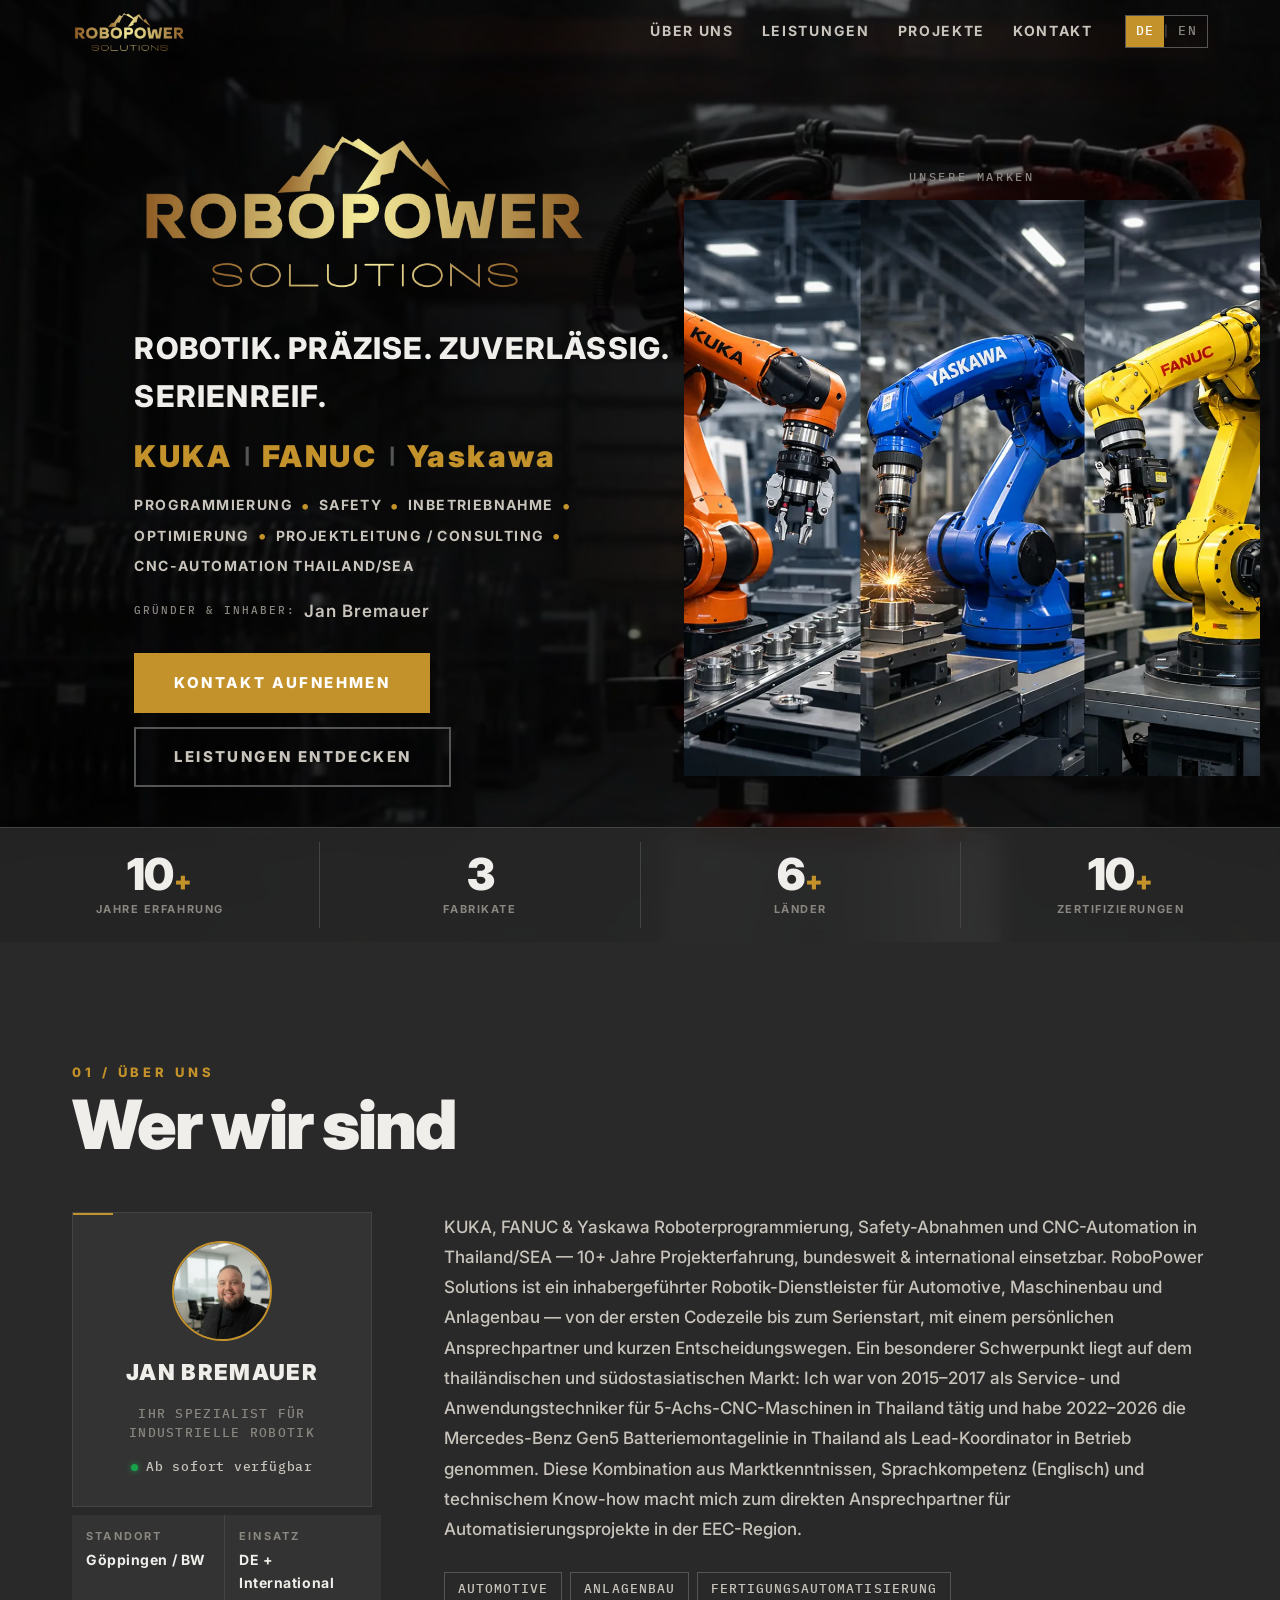
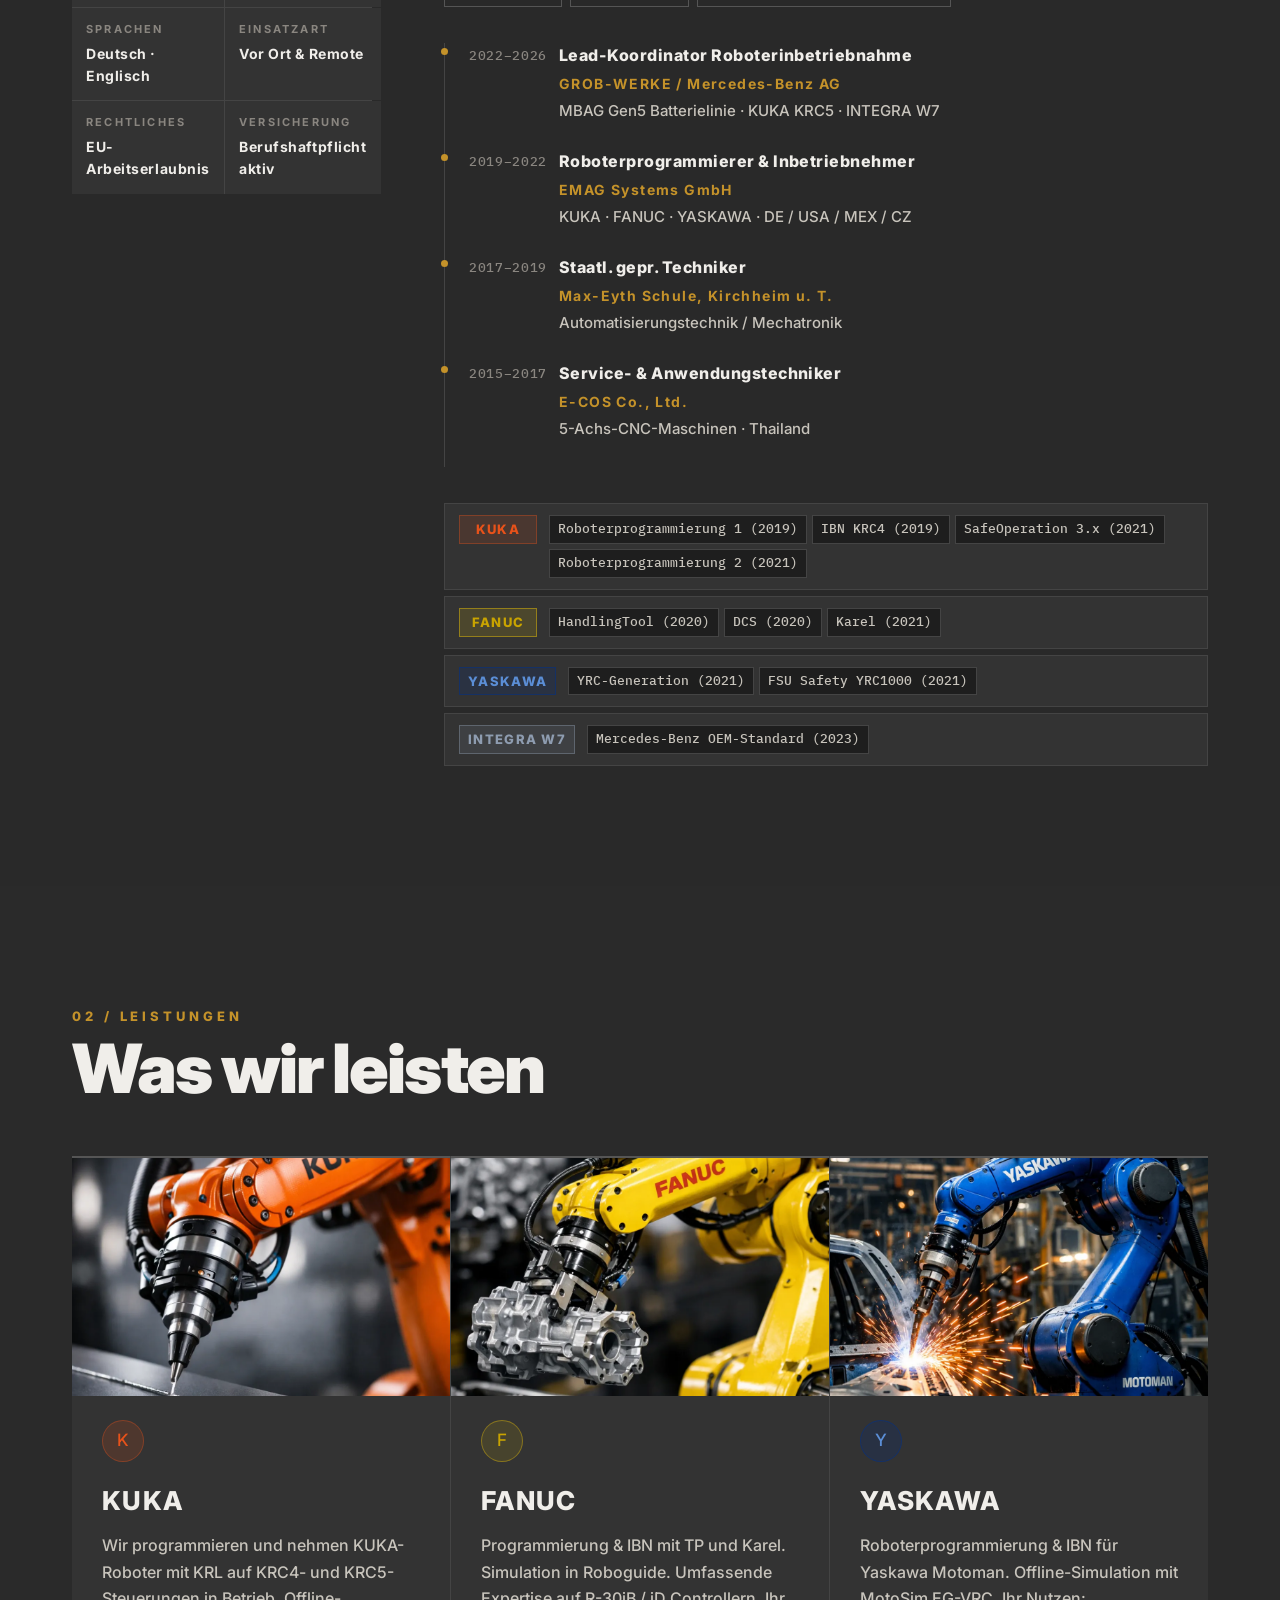
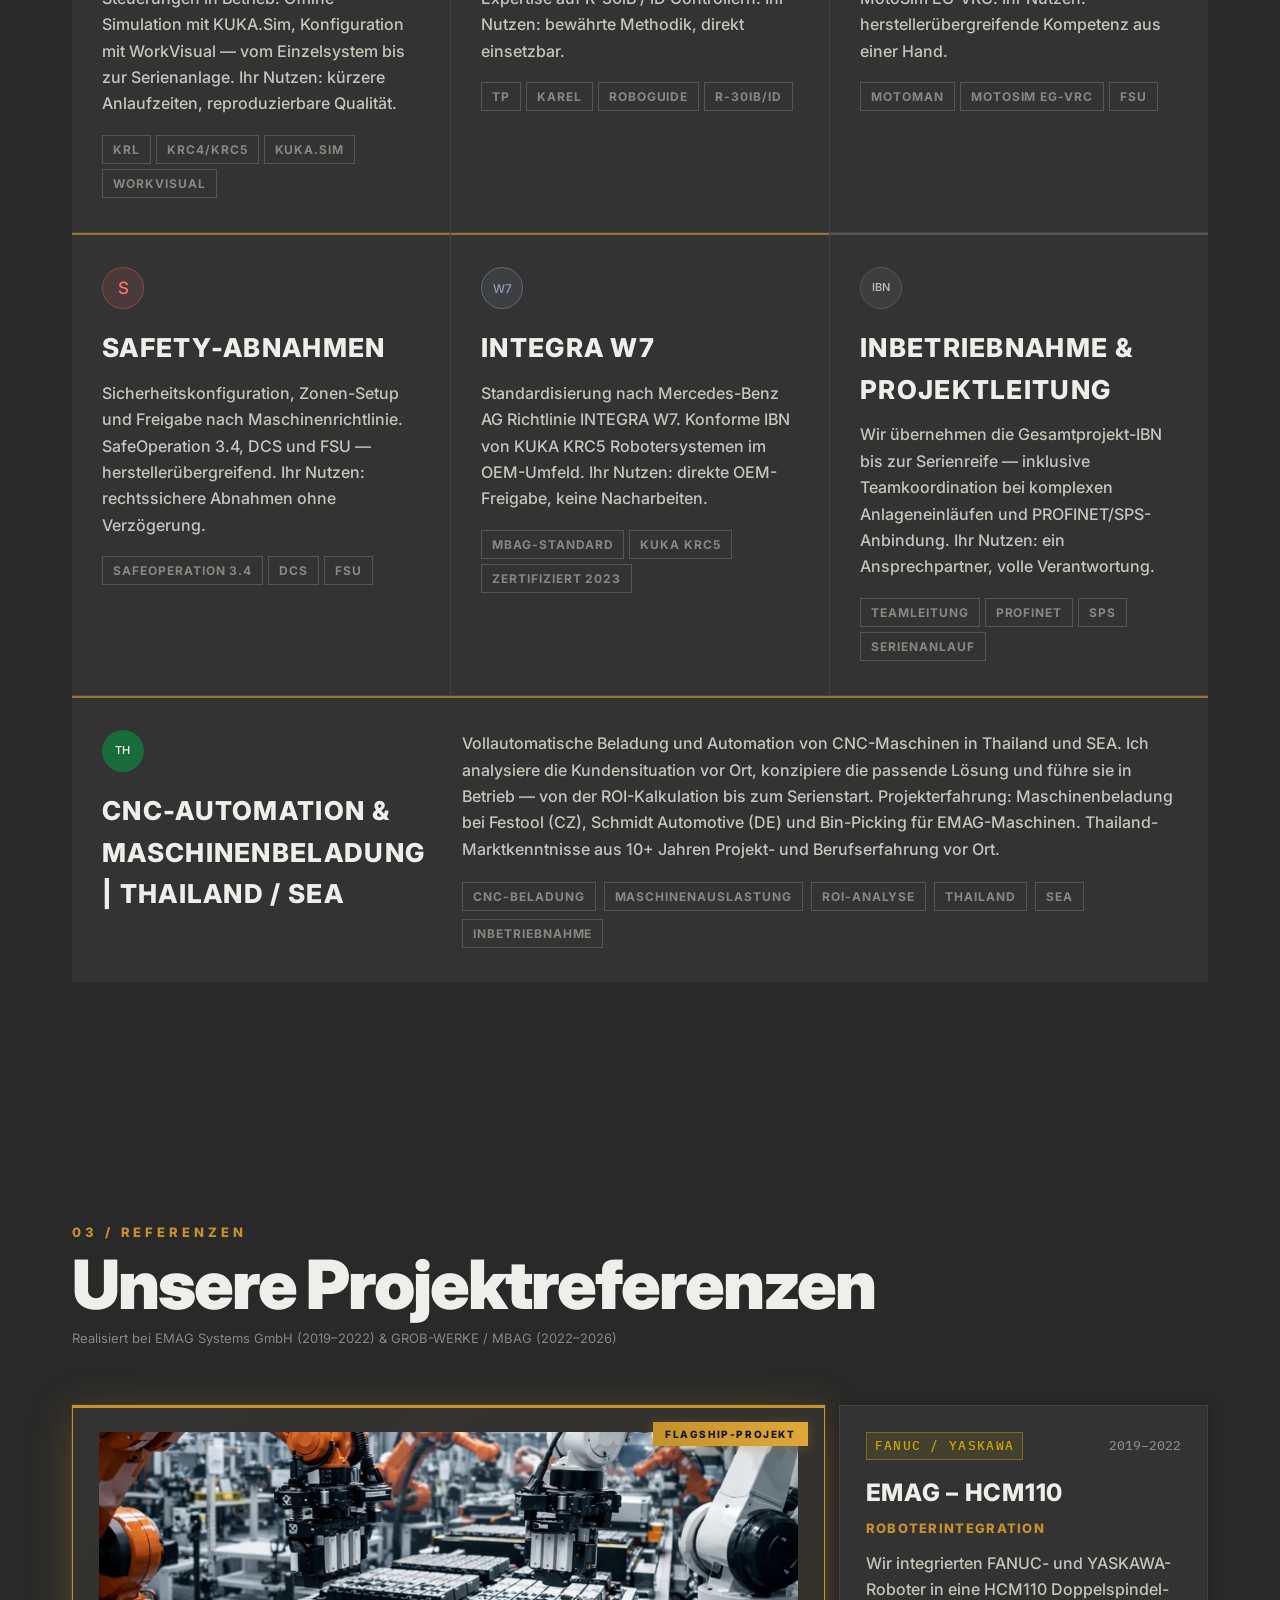
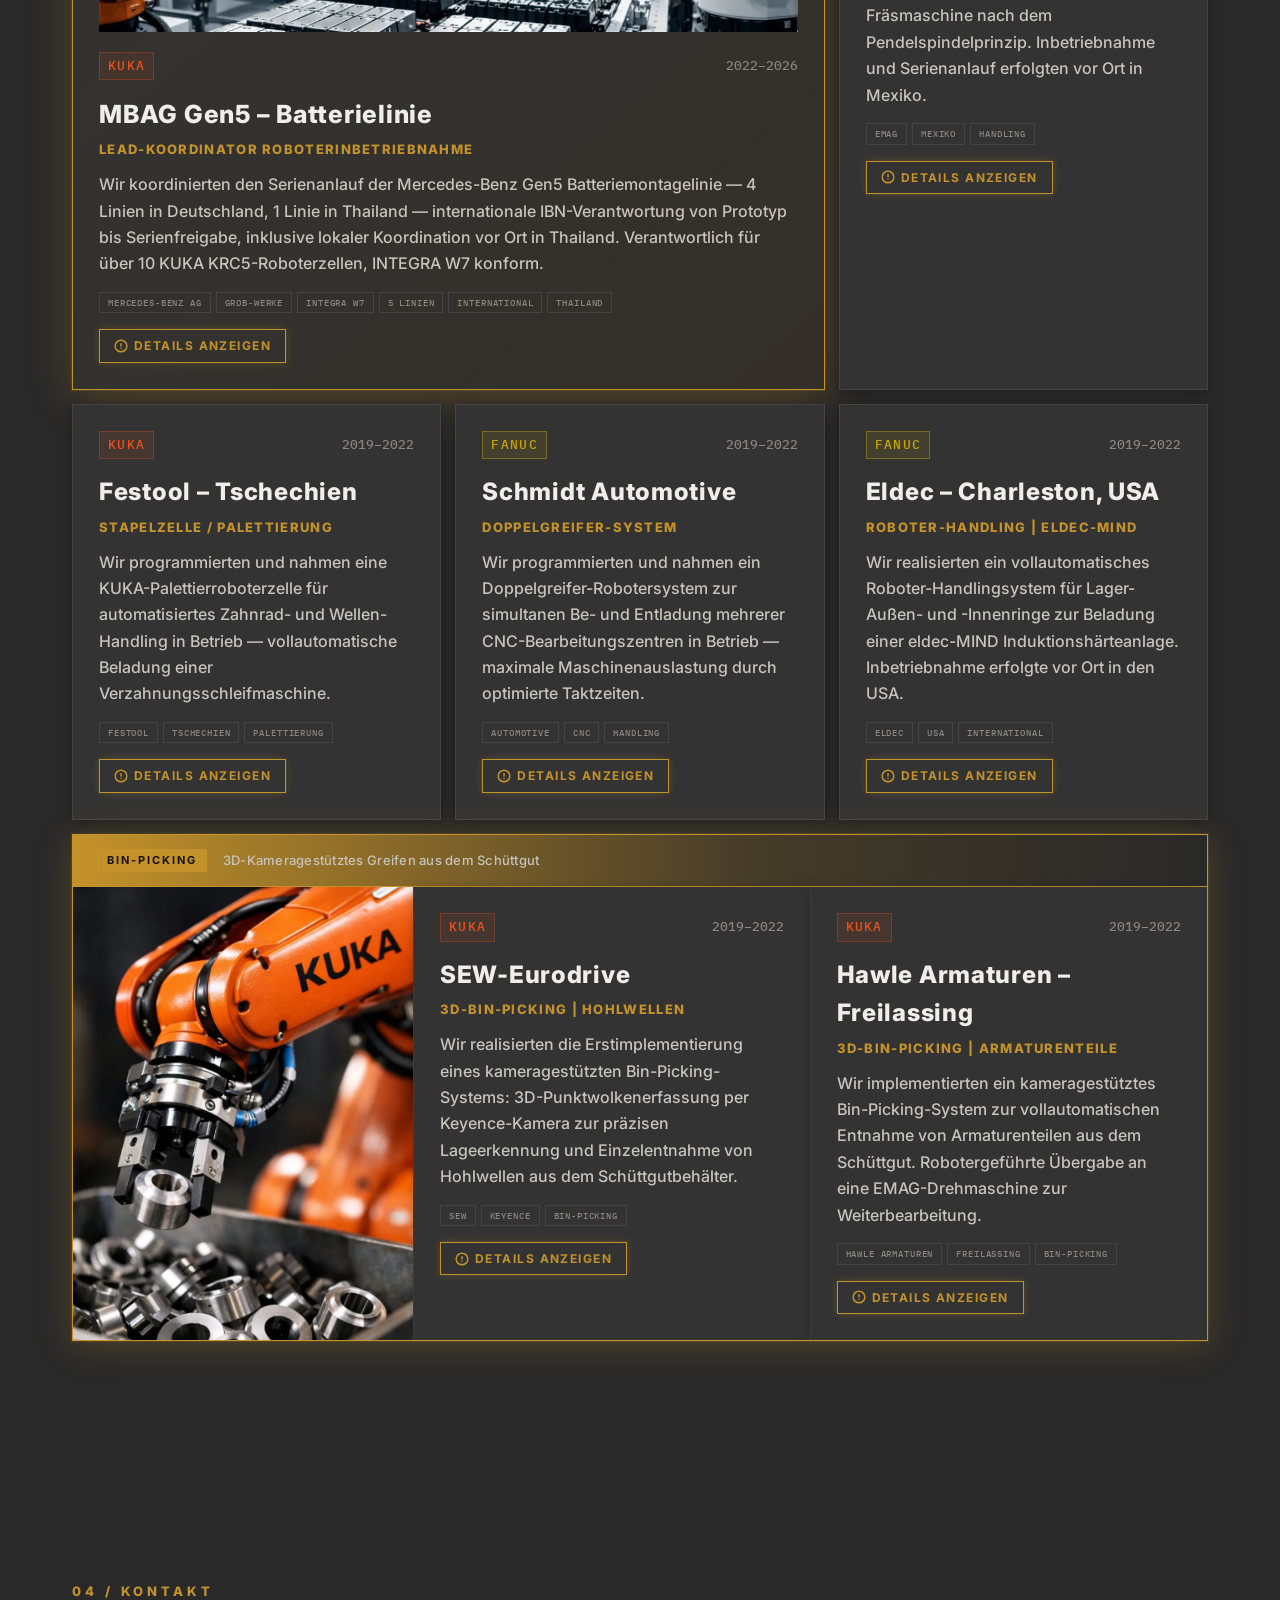
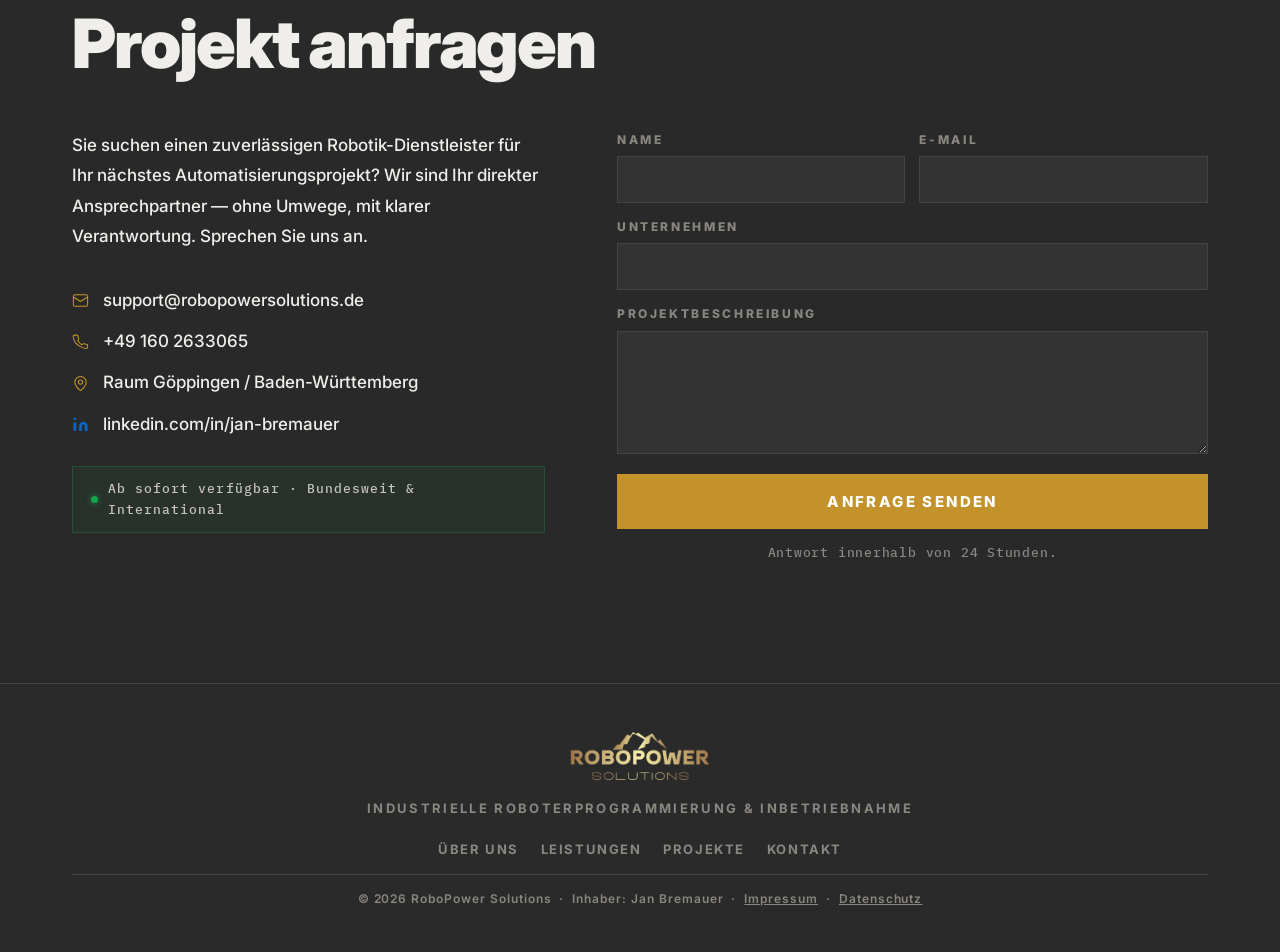
==== index.html @ bfcdcbf2 "Add "Our Brands" caption above the hero brand photo Makes clear it's a deliberate multi-brand badge " ====
<!DOCTYPE html>
<html lang="de">
<head>
  <meta charset="UTF-8">
  <meta name="viewport" content="width=device-width, initial-scale=1.0">
  <title>Roboterprogrammierung & Inbetriebnahme | RoboPower Solutions – KUKA FANUC Yaskawa</title>
  <meta name="description" content="Freelancer & Dienstleister für KUKA, FANUC und Yaskawa Roboterprogrammierung, Inbetriebnahme und Safety-Abnahmen. CNC-Automation & Maschinenbeladung Thailand/SEA. 10+ Jahre Erfahrung. Bundesweit & International.">
  <meta name="keywords" content="Roboterprogrammierung, KUKA Programmierer, FANUC Programmierer, Yaskawa Programmierer, Roboter Inbetriebnahme, IBN Robotik, Safety Abnahme, Robotik Freelancer, Robotik Dienstleister, KRL Programmierung, Automotive Robotik, Maschinenbau Robotik, CNC-Automation Thailand, Maschinenbeladung, CNC Beladung, Automation Integrator Thailand, SEA Automation, EEC Thailand, CNC Auslastung, Roboter CNC, Automationsintegrator">
  <meta name="author" content="Jan Bremauer – RoboPower Solutions">
  <link rel="canonical" href="https://robopowersolutions.de/">
  <link rel="alternate" hreflang="de" href="https://robopowersolutions.de/">
  <link rel="alternate" hreflang="en" href="https://robopowersolutions.de/en/">
  <link rel="alternate" hreflang="x-default" href="https://robopowersolutions.de/">

  <!-- Google Search Console Verifizierung (nur nötig, falls DNS-TXT-Verifizierung nicht genutzt wird):
       <meta name="google-site-verification" content="HIER_CODE_AUS_SEARCH_CONSOLE_EINFUEGEN"> -->

  <!-- Analytics: Plausible – EU-gehostet, cookielos, keine personenbezogenen Daten, kein Consent-Banner nötig -->
  <script>window.plausible = window.plausible || function() { (window.plausible.q = window.plausible.q || []).push(arguments) }</script>
  <script defer data-domain="robopowersolutions.de" src="https://plausible.io/js/script.js"></script>

  <!-- Favicon -->
  <link rel="icon" type="image/svg+xml" href="Infos/favicon.svg">
  <link rel="icon" type="image/x-icon" href="favicon.ico">
  <link rel="apple-touch-icon" href="Infos/logo_google_business.png">

  <!-- Open Graph -->
  <meta property="og:type"        content="website">
  <meta property="og:url"         content="https://robopowersolutions.de/">
  <meta property="og:title"       content="Roboterprogrammierung & IBN | RoboPower Solutions">
  <meta property="og:description" content="Freelancer & Dienstleister für KUKA, FANUC und Yaskawa Roboterprogrammierung, Inbetriebnahme und Safety-Abnahmen. CNC-Automation & Maschinenbeladung Thailand/SEA. 10+ Jahre Erfahrung. Bundesweit & International.">
  <meta property="og:image"       content="https://robopowersolutions.de/Infos/my-project-page-1%20(7).png">
  <meta property="og:locale"      content="de_DE">
  <meta property="og:locale:alternate" content="en_US">

  <!-- Twitter Card -->
  <meta name="twitter:card"        content="summary_large_image">
  <meta name="twitter:title"       content="Roboterprogrammierung & IBN | RoboPower Solutions">
  <meta name="twitter:description" content="Freelancer & Dienstleister für KUKA, FANUC und Yaskawa Roboterprogrammierung, Inbetriebnahme und Safety-Abnahmen. CNC-Automation & Maschinenbeladung Thailand/SEA. 10+ Jahre Erfahrung. Bundesweit & International.">
  <meta name="twitter:image"       content="https://robopowersolutions.de/Infos/my-project-page-1%20(7).png">

  <!-- Structured Data: LocalBusiness -->
  <script type="application/ld+json">
  {
    "@context": "https://schema.org",
    "@type": "ProfessionalService",
    "name": "RoboPower Solutions",
    "description": "Spezialisierter Dienstleister für industrielle Roboterprogrammierung, Inbetriebnahme und Safety-Abnahmen für KUKA, FANUC und Yaskawa Roboter.",
    "url": "https://robopowersolutions.de",
    "telephone": "+491602633065",
    "email": "support@robopowersolutions.de",
    "founder": {
      "@type": "Person",
      "name": "Jan Bremauer"
    },
    "address": {
      "@type": "PostalAddress",
      "addressRegion": "Baden-Württemberg",
      "addressLocality": "Göppingen",
      "addressCountry": "DE"
    },
    "areaServed": ["DE", "AT", "CH", "International"],
    "serviceType": [
      "KUKA Roboterprogrammierung",
      "FANUC Roboterprogrammierung",
      "Yaskawa Roboterprogrammierung",
      "Roboter Inbetriebnahme",
      "Safety-Abnahmen",
      "Robotik Projektleitung"
    ],
    "knowsAbout": ["KUKA KRL", "FANUC TP", "Yaskawa Motoman", "INTEGRA W7", "SafeOperation", "Robotik Automotive"],
    "sameAs": ["https://www.linkedin.com/in/jan-bremauer"]
  }
  </script>

  <link rel="preconnect" href="https://fonts.googleapis.com">
  <link rel="preconnect" href="https://fonts.gstatic.com" crossorigin>
  <link href="https://fonts.googleapis.com/css2?family=Inter:ital,opsz,wght@0,14..32,300;0,14..32,400;0,14..32,500;0,14..32,600;0,14..32,700;0,14..32,800;0,14..32,900;1,14..32,400&family=IBM+Plex+Mono:wght@400;500&display=swap" rel="stylesheet">
  <link rel="stylesheet" href="style.css">
</head>
<body>

<!-- NAVIGATION -->
<nav id="navbar">
  <div class="nav-inner">
    <a href="#hero" class="nav-logo">
      <img src="Infos/noBgColor.webp" alt="RoboPower Solutions" class="nav-logo-img" width="1400" height="536">
    </a>
    <div class="nav-mobile-actions">
      <div class="nav-flag-switcher">
        <a href="/" class="nav-flag-btn active" data-lang="de" aria-label="Deutsch" aria-current="page">🇩🇪</a>
        <a href="/en/" class="nav-flag-btn" data-lang="en" aria-label="English">🇬🇧</a>
      </div>
      <a href="tel:+491602633065" class="nav-phone-btn" aria-label="Anrufen">
        <svg width="16" height="16" viewBox="0 0 24 24" fill="none" stroke="currentColor" stroke-width="2" stroke-linecap="round" stroke-linejoin="round"><path d="M22 16.92v3a2 2 0 0 1-2.18 2 19.79 19.79 0 0 1-8.63-3.07A19.5 19.5 0 0 1 4.69 13.5 19.79 19.79 0 0 1 1.61 5 2 2 0 0 1 3.6 3h3a2 2 0 0 1 2 1.72c.127.96.361 1.903.7 2.81a2 2 0 0 1-.45 2.11L7.91 10.6a16 16 0 0 0 6 6l.91-.91a2 2 0 0 1 2.11-.45c.907.339 1.85.573 2.81.7A2 2 0 0 1 21.73 18z"/></svg>
      </a>
      <button class="nav-hamburger" id="hamburger" aria-label="Menü öffnen">
        <span></span><span></span><span></span>
      </button>
    </div>
    <div class="nav-links" id="navLinks">
      <a href="#about"    class="nav-link" data-i18n="nav.about">Über uns</a>
      <a href="#services" class="nav-link" data-i18n="nav.services">Leistungen</a>
      <a href="#projects" class="nav-link" data-i18n="nav.projects">Projekte</a>
      <a href="#contact"  class="nav-link" data-i18n="nav.contact">Kontakt</a>
      <div class="lang-switcher">
        <a href="/" class="lang-btn active" data-lang="de" aria-current="page">DE</a>
        <span class="lang-sep">|</span>
        <a href="/en/" class="lang-btn" data-lang="en">EN</a>
      </div>
    </div>
  </div>
</nav>

<!-- ═══════════════════════════════════════════════════════════
     HERO
     ═══════════════════════════════════════════════════════════ -->
<section id="hero">

  <!-- Background video -->
  <div class="hero-video-bg">
    <video class="hero-video" autoplay muted loop playsinline preload="metadata" poster="videos/hero_poster.jpg" src="videos/hero-loop.mp4"></video>
    <img class="hero-video-fallback" src="videos/hero_poster.jpg" alt="" width="1280" height="720" loading="lazy">
    <div class="hero-video-overlay"></div>
  </div>

  <!-- Content -->
  <div class="hero-content">
    <h1 class="hero-name">
      <img src="Infos/noBgColor.webp" alt="RoboPower Solutions" class="hero-logo-img" width="1400" height="536">
    </h1>

    <div class="hero-core">
      <div class="hero-core-title" data-i18n="hero.core">Robotik. Präzise. Zuverlässig. Serienreif.</div>
      <div class="hero-brands">
        <span>KUKA</span><span class="hb-sep">|</span><span>FANUC</span><span class="hb-sep">|</span><span>Yaskawa</span>
      </div>
      <div class="hero-disciplines">
        <span data-i18n="hd.prog">Programmierung</span>
        <span class="hd-dot">•</span>
        <span data-i18n="hd.safety">Safety</span>
        <span class="hd-dot">•</span>
        <span data-i18n="hd.comm">Inbetriebnahme</span>
        <span class="hd-dot">•</span>
        <span data-i18n="hd.opt">Optimierung</span>
        <span class="hd-dot">•</span>
        <span data-i18n="hd.pm">Projektleitung / Consulting</span>
        <span class="hd-dot">•</span>
        <span data-i18n="hd.cnc">CNC-Automation Thailand/SEA</span>
      </div>
    </div>

    <div class="hero-person">
      <span class="hero-person-by" data-i18n="hero.by">Gründer & Inhaber:</span>
      <span class="hero-person-name">Jan Bremauer</span>
    </div>

    <div class="hero-actions">
      <a href="#contact"  class="btn-primary" data-i18n="hero.cta">Kontakt aufnehmen</a>
      <a href="#services" class="btn-ghost"   data-i18n="hero.cta2">Leistungen entdecken</a>
    </div>
  </div>

  <!-- Mobile bird's eye image (hidden on desktop via CSS) -->
  <div class="hero-mobile-img">
    <img src="Infos/my-project-page-1 (6).webp" alt="Robotik Vogelperspektive" width="1080" height="1080" fetchpriority="high">
  </div>

  <!-- Robot image (right, absolute) -->
  <div class="hero-visual">
    <div class="hero-visual-caption" data-i18n="hero.brandsCaption">Unsere Marken</div>
    <img src="Infos/my-project-page-1 (7).webp" alt="KUKA, YASKAWA & FANUC Industrieroboter" class="hero-robot-img" width="1080" height="1080" fetchpriority="high">
    <div class="hero-img-overlay"></div>
  </div>

  <!-- Stats bar -->
  <div class="hero-stats">
    <div class="stat-item">
      <div class="stat-num-wrap"><span class="stat-num" data-target="10">0</span><span class="stat-plus">+</span></div>
      <span class="stat-label" data-i18n="stats.years">Jahre Erfahrung</span>
    </div>
    <div class="stat-div"></div>
    <div class="stat-item">
      <div class="stat-num-wrap"><span class="stat-num" data-target="3">0</span></div>
      <span class="stat-label" data-i18n="stats.brands">Fabrikate</span>
    </div>
    <div class="stat-div"></div>
    <div class="stat-item">
      <div class="stat-num-wrap"><span class="stat-num" data-target="6">0</span><span class="stat-plus">+</span></div>
      <span class="stat-label" data-i18n="stats.countries">Länder</span>
    </div>
    <div class="stat-div"></div>
    <div class="stat-item">
      <div class="stat-num-wrap"><span class="stat-num" data-target="10">0</span><span class="stat-plus">+</span></div>
      <span class="stat-label" data-i18n="stats.certs">Zertifizierungen</span>
    </div>
  </div>
</section>

<!-- ═══════════════════════════════════════════════════════════
     ABOUT
     ═══════════════════════════════════════════════════════════ -->
<section id="about">
  <div class="section-container">
    <div class="section-header">
      <div class="section-tag" data-i18n="about.tag">01 / ÜBER UNS</div>
      <h2 class="section-title" data-i18n="about.title">Wer wir sind</h2>
    </div>
    <div class="about-grid">

      <!-- Left col -->
      <div class="about-left">
        <div class="profile-card">
          <div class="profile-avatar" id="profileAvatarBtn" role="button" tabindex="0" aria-label="Foto vergrößern" style="cursor:zoom-in">
            <img src="Infos/Profilfoto.webp" alt="Jan Bremauer" class="profile-photo" width="540" height="540" loading="lazy" decoding="async">
          </div>

          <!-- Photo lightbox -->
          <div id="photoLightbox" class="photo-lightbox" role="dialog" aria-modal="true" aria-label="Profilfoto" style="display:none">
            <div class="photo-lightbox-backdrop"></div>
            <div class="photo-lightbox-img-wrap">
              <img src="Infos/Profilfoto.webp" alt="Jan Bremauer" width="540" height="540" loading="lazy" decoding="async">
              <button class="photo-lightbox-close" aria-label="Schließen">✕</button>
            </div>
          </div>
          <div class="profile-name">JAN BREMAUER</div>
          <div class="profile-role" data-i18n="about.role">Ihr Spezialist für industrielle Robotik</div>
          <div class="profile-avail">
            <span class="avail-dot"></span>
            <span data-i18n="about.avail">Ab sofort verfügbar</span>
          </div>
        </div>

        <div class="meta-grid">
          <div class="meta-cell">
            <div class="meta-label" data-i18n="meta.location">Standort</div>
            <div class="meta-val">Göppingen / BW</div>
          </div>
          <div class="meta-cell">
            <div class="meta-label" data-i18n="meta.deploy">Einsatz</div>
            <div class="meta-val" data-i18n="meta.deployVal">DE + International</div>
          </div>
          <div class="meta-cell">
            <div class="meta-label" data-i18n="meta.lang">Sprachen</div>
            <div class="meta-val" data-i18n="meta.langVal">Deutsch · Englisch</div>
          </div>
          <div class="meta-cell">
            <div class="meta-label" data-i18n="meta.type">Einsatzart</div>
            <div class="meta-val" data-i18n="meta.typeVal">Vor Ort & Remote</div>
          </div>
          <div class="meta-cell">
            <div class="meta-label" data-i18n="meta.legal">Rechtliches</div>
            <div class="meta-val" data-i18n="meta.legalVal">EU-Arbeitserlaubnis</div>
          </div>
          <div class="meta-cell">
            <div class="meta-label" data-i18n="meta.insurance">Versicherung</div>
            <div class="meta-val" data-i18n="meta.insuranceVal">Berufshaftpflicht aktiv</div>
          </div>
        </div>
      </div>

      <!-- Right col -->
      <div class="about-right">
        <p class="about-body" data-i18n="about.text">KUKA, FANUC & Yaskawa Roboterprogrammierung, Safety-Abnahmen und CNC-Automation in Thailand/SEA — 10+ Jahre Projekterfahrung, bundesweit & international einsetzbar. RoboPower Solutions ist ein inhabergeführter Robotik-Dienstleister für Automotive, Maschinenbau und Anlagenbau — von der ersten Codezeile bis zum Serienstart, mit einem persönlichen Ansprechpartner und kurzen Entscheidungswegen.<br><br>Ein besonderer Schwerpunkt liegt auf dem thailändischen und südostasiatischen Markt: Ich war von 2015–2017 als Service- und Anwendungstechniker für 5-Achs-CNC-Maschinen in Thailand tätig und habe 2022–2026 die Mercedes-Benz Gen5 Batteriemontagelinie in Thailand als Lead-Koordinator in Betrieb genommen. Diese Kombination aus Marktkenntnissen, Sprachkompetenz (Englisch) und technischem Know-how macht mich zum direkten Ansprechpartner für Automatisierungsprojekte in der EEC-Region.</p>

        <div class="focus-tags">
          <span data-i18n="focus.automotive">Automotive</span>
          <span data-i18n="focus.plant">Anlagenbau</span>
          <span data-i18n="focus.mfg">Fertigungsautomatisierung</span>
        </div>

        <div class="timeline">
          <div class="tl-item">
            <div class="tl-period">2022–2026</div>
            <div class="tl-body">
              <div class="tl-role"  data-i18n="exp1.role">Lead-Koordinator Roboterinbetriebnahme</div>
              <div class="tl-co">GROB-WERKE / Mercedes-Benz AG</div>
              <div class="tl-detail" data-i18n="exp1.detail">MBAG Gen5 Batterielinie · KUKA KRC5 · INTEGRA W7</div>
            </div>
          </div>
          <div class="tl-item">
            <div class="tl-period">2019–2022</div>
            <div class="tl-body">
              <div class="tl-role" data-i18n="exp2.role">Roboterprogrammierer & Inbetriebnehmer</div>
              <div class="tl-co">EMAG Systems GmbH</div>
              <div class="tl-detail">KUKA · FANUC · YASKAWA · DE / USA / MEX / CZ</div>
            </div>
          </div>
          <div class="tl-item">
            <div class="tl-period">2017–2019</div>
            <div class="tl-body">
              <div class="tl-role" data-i18n="exp3.role">Staatl. gepr. Techniker</div>
              <div class="tl-co" data-i18n="exp3.co">Max-Eyth Schule, Kirchheim u. T.</div>
              <div class="tl-detail" data-i18n="exp3.detail">Automatisierungstechnik / Mechatronik</div>
            </div>
          </div>
          <div class="tl-item">
            <div class="tl-period">2015–2017</div>
            <div class="tl-body">
              <div class="tl-role" data-i18n="exp4.role">Service- & Anwendungstechniker</div>
              <div class="tl-co">E-COS Co., Ltd.</div>
              <div class="tl-detail" data-i18n="exp4.detail">5-Achs-CNC-Maschinen · Thailand</div>
            </div>
          </div>
        </div>

        <div class="certs">
          <div class="cert-row">
            <span class="cert-brand kb-kuka">KUKA</span>
            <div class="cert-chips">
              <span data-i18n="cert.kuka1">Roboterprogrammierung 1 (2019)</span>
              <span data-i18n="cert.kuka2">IBN KRC4 (2019)</span>
              <span data-i18n="cert.kuka3">SafeOperation 3.x (2021)</span>
              <span data-i18n="cert.kuka4">Roboterprogrammierung 2 (2021)</span>
            </div>
          </div>
          <div class="cert-row">
            <span class="cert-brand kb-fanuc">FANUC</span>
            <div class="cert-chips">
              <span>HandlingTool (2020)</span>
              <span>DCS (2020)</span>
              <span>Karel (2021)</span>
            </div>
          </div>
          <div class="cert-row">
            <span class="cert-brand kb-yaskawa">YASKAWA</span>
            <div class="cert-chips">
              <span>YRC-Generation (2021)</span>
              <span>FSU Safety YRC1000 (2021)</span>
            </div>
          </div>
          <div class="cert-row">
            <span class="cert-brand kb-integra">INTEGRA W7</span>
            <div class="cert-chips">
              <span data-i18n="cert.integra">Mercedes-Benz OEM-Standard (2023)</span>
            </div>
          </div>
        </div>
      </div>
    </div>
  </div>
</section>

<!-- ═══════════════════════════════════════════════════════════
     SERVICES
     ═══════════════════════════════════════════════════════════ -->
<section id="services">
  <div class="section-container">
    <div class="section-header">
      <div class="section-tag" data-i18n="services.tag">02 / LEISTUNGEN</div>
      <h2 class="section-title" data-i18n="services.title">Was wir leisten</h2>
    </div>
    <div class="svc-grid">

      <div class="svc-card">
        <div class="svc-img"><img src="Infos/my-project-page-1 (17).webp" alt="KUKA Roboter" width="1080" height="1080" loading="lazy" decoding="async"></div>
        <div class="svc-badge badge-kuka">K</div>
        <h3 class="svc-name">KUKA</h3>
        <p class="svc-desc" data-i18n="svc.kuka">Wir programmieren und nehmen KUKA-Roboter mit KRL auf KRC4- und KRC5-Steuerungen in Betrieb. Offline-Simulation mit KUKA.Sim, Konfiguration mit WorkVisual — vom Einzelsystem bis zur Serienanlage. Ihr Nutzen: kürzere Anlaufzeiten, reproduzierbare Qualität.</p>
        <div class="svc-chips"><span>KRL</span><span>KRC4/KRC5</span><span>KUKA.Sim</span><span>WorkVisual</span></div>
      </div>

      <div class="svc-card">
        <div class="svc-img"><img src="Infos/my-project-page-1 (16).webp" alt="FANUC Roboter" width="1080" height="1080" loading="lazy" decoding="async"></div>
        <div class="svc-badge badge-fanuc">F</div>
        <h3 class="svc-name">FANUC</h3>
        <p class="svc-desc" data-i18n="svc.fanuc">Programmierung & IBN mit TP und Karel. Simulation in Roboguide. Umfassende Expertise auf R-30iB / iD Controllern. Ihr Nutzen: bewährte Methodik, direkt einsetzbar.</p>
        <div class="svc-chips"><span>TP</span><span>Karel</span><span>Roboguide</span><span>R-30iB/iD</span></div>
      </div>

      <div class="svc-card">
        <div class="svc-img"><img src="Infos/my-project-page-1 (14).webp" alt="YASKAWA Roboter" width="1080" height="1080" loading="lazy" decoding="async"></div>
        <div class="svc-badge badge-yaskawa">Y</div>
        <h3 class="svc-name">YASKAWA</h3>
        <p class="svc-desc" data-i18n="svc.yaskawa">Roboterprogrammierung & IBN für Yaskawa Motoman. Offline-Simulation mit MotoSim EG-VRC. Ihr Nutzen: herstellerübergreifende Kompetenz aus einer Hand.</p>
        <div class="svc-chips"><span>Motoman</span><span>MotoSim EG-VRC</span><span>FSU</span></div>
      </div>

      <div class="svc-card svc-featured">
        <div class="svc-badge badge-safety">S</div>
        <h3 class="svc-name" data-i18n="svc.safety.name">Safety-Abnahmen</h3>
        <p class="svc-desc" data-i18n="svc.safety">Sicherheitskonfiguration, Zonen-Setup und Freigabe nach Maschinenrichtlinie. SafeOperation 3.4, DCS und FSU — herstellerübergreifend. Ihr Nutzen: rechtssichere Abnahmen ohne Verzögerung.</p>
        <div class="svc-chips"><span>SafeOperation 3.4</span><span>DCS</span><span>FSU</span></div>
      </div>

      <div class="svc-card svc-featured">
        <div class="svc-badge badge-integra">W7</div>
        <h3 class="svc-name">INTEGRA W7</h3>
        <p class="svc-desc" data-i18n="svc.integra">Standardisierung nach Mercedes-Benz AG Richtlinie INTEGRA W7. Konforme IBN von KUKA KRC5 Robotersystemen im OEM-Umfeld. Ihr Nutzen: direkte OEM-Freigabe, keine Nacharbeiten.</p>
        <div class="svc-chips"><span>MBAG-Standard</span><span>KUKA KRC5</span><span>Zertifiziert 2023</span></div>
      </div>

      <div class="svc-card">
        <div class="svc-badge badge-ibn">IBN</div>
        <h3 class="svc-name" data-i18n="svc.ibn.name">Inbetriebnahme & Projektleitung</h3>
        <p class="svc-desc" data-i18n="svc.ibn">Wir übernehmen die Gesamtprojekt-IBN bis zur Serienreife — inklusive Teamkoordination bei komplexen Anlageneinläufen und PROFINET/SPS-Anbindung. Ihr Nutzen: ein Ansprechpartner, volle Verantwortung.</p>
        <div class="svc-chips"><span>Teamleitung</span><span>PROFINET</span><span>SPS</span><span>Serienanlauf</span></div>
      </div>

      <div class="svc-card svc-featured svc-full">
        <div class="svc-left">
          <div class="svc-badge" style="background:#1a6b3c;color:#fff;font-size:11px;letter-spacing:.05em">TH</div>
          <h3 class="svc-name" data-i18n="svc.cnc.name">CNC-Automation & Maschinenbeladung | Thailand / SEA</h3>
        </div>
        <div class="svc-right">
          <p class="svc-desc" data-i18n="svc.cnc">Vollautomatische Beladung und Automation von CNC-Maschinen in Thailand und SEA. Ich analysiere die Kundensituation vor Ort, konzipiere die passende Lösung und führe sie in Betrieb — von der ROI-Kalkulation bis zum Serienstart. Projekterfahrung: Maschinenbeladung bei Festool (CZ), Schmidt Automotive (DE) und Bin-Picking für EMAG-Maschinen. Thailand-Marktkenntnisse aus 10+ Jahren Projekt- und Berufserfahrung vor Ort.</p>
          <div class="svc-chips"><span>CNC-Beladung</span><span>Maschinenauslastung</span><span>ROI-Analyse</span><span>Thailand</span><span>SEA</span><span>Inbetriebnahme</span></div>
        </div>
      </div>

    </div>
  </div>
</section>

<!-- ═══════════════════════════════════════════════════════════
     PROJECTS
     ═══════════════════════════════════════════════════════════ -->
<section id="projects">
  <div class="section-container">
    <div class="section-header">
      <div class="section-tag" data-i18n="projects.tag">03 / REFERENZEN</div>
      <h2 class="section-title" data-i18n="projects.title">Unsere Projektreferenzen</h2>
      <p class="section-sub" data-i18n="projects.subtitle">Realisiert bei EMAG Systems GmbH (2019–2022) & GROB-WERKE / MBAG (2022–2026)</p>
    </div>
    <div class="proj-grid">

      <!-- FEATURED -->
      <div class="proj-card proj-featured proj-featured--hl proj-clickable" data-project="mbag" role="button" tabindex="0" aria-haspopup="dialog">
        <span class="mbag-badge" data-i18n="badge.flagship">Flagship-Projekt</span>
        <div class="proj-img"><img src="Infos/my-project-page-1 (12).webp" alt="MBAG Batterielinie" width="1080" height="1080" loading="lazy" decoding="async"></div>
        <div class="proj-top">
          <span class="proj-brand pb-kuka">KUKA</span>
          <span class="proj-year">2022–2026</span>
        </div>
        <h3 class="proj-name" data-i18n="proj1.name">MBAG Gen5 – Batterielinie</h3>
        <div class="proj-role" data-i18n="proj1.role">Lead-Koordinator Roboterinbetriebnahme</div>
        <p class="proj-desc" data-i18n="proj1.desc">Wir koordinierten den Serienanlauf der Mercedes-Benz Gen5 Batteriemontagelinie — 4 Linien in Deutschland, 1 Linie in Thailand — internationale IBN-Verantwortung von Prototyp bis Serienfreigabe, inklusive lokaler Koordination vor Ort in Thailand. Verantwortlich für über 10 KUKA KRC5-Roboterzellen, INTEGRA W7 konform.</p>
        <div class="proj-chips">
          <span>Mercedes-Benz AG</span><span>GROB-WERKE</span><span>INTEGRA W7</span><span>5 Linien</span><span>International</span><span>Thailand</span>
        </div>
        <div class="proj-details-hint">
          <svg width="14" height="14" viewBox="0 0 24 24" fill="none" stroke="currentColor" stroke-width="2.5" stroke-linecap="round" stroke-linejoin="round"><circle cx="12" cy="12" r="10"/><line x1="12" y1="8" x2="12" y2="12"/><line x1="12" y1="16" x2="12.01" y2="16"/></svg>
          <span data-i18n="proj.details">Details anzeigen</span>
        </div>
      </div>

      <div class="proj-card proj-clickable" data-project="emag" role="button" tabindex="0" aria-haspopup="dialog">
        <div class="proj-top">
          <span class="proj-brand pb-fanuc">FANUC / YASKAWA</span>
          <span class="proj-year">2019–2022</span>
        </div>
        <h3 class="proj-name">EMAG – HCM110</h3>
        <div class="proj-role" data-i18n="proj2.role">Roboterintegration</div>
        <p class="proj-desc" data-i18n="proj2.desc">Wir integrierten FANUC- und YASKAWA-Roboter in eine HCM110 Doppelspindel-Fräsmaschine nach dem Pendelspindelprinzip. Inbetriebnahme und Serienanlauf erfolgten vor Ort in Mexiko.</p>
        <div class="proj-chips"><span>EMAG</span><span>Mexiko</span><span>Handling</span></div>
        <div class="proj-details-hint"><svg width="14" height="14" viewBox="0 0 24 24" fill="none" stroke="currentColor" stroke-width="2.5" stroke-linecap="round" stroke-linejoin="round"><circle cx="12" cy="12" r="10"/><line x1="12" y1="8" x2="12" y2="12"/><line x1="12" y1="16" x2="12.01" y2="16"/></svg><span data-i18n="proj.details">Details anzeigen</span></div>
      </div>

      <div class="proj-card proj-clickable" data-project="festool" role="button" tabindex="0" aria-haspopup="dialog">
        <div class="proj-top">
          <span class="proj-brand pb-kuka">KUKA</span>
          <span class="proj-year">2019–2022</span>
        </div>
        <h3 class="proj-name">Festool – Tschechien</h3>
        <div class="proj-role" data-i18n="proj3.role">Stapelzelle / Palettierung</div>
        <p class="proj-desc" data-i18n="proj3.desc">Wir programmierten und nahmen eine KUKA-Palettierroboterzelle für automatisiertes Zahnrad- und Wellen-Handling in Betrieb — vollautomatische Beladung einer Verzahnungsschleifmaschine.</p>
        <div class="proj-chips"><span>Festool</span><span>Tschechien</span><span>Palettierung</span></div>
        <div class="proj-details-hint"><svg width="14" height="14" viewBox="0 0 24 24" fill="none" stroke="currentColor" stroke-width="2.5" stroke-linecap="round" stroke-linejoin="round"><circle cx="12" cy="12" r="10"/><line x1="12" y1="8" x2="12" y2="12"/><line x1="12" y1="16" x2="12.01" y2="16"/></svg><span data-i18n="proj.details">Details anzeigen</span></div>
      </div>

      <div class="proj-card proj-clickable" data-project="schmidt" role="button" tabindex="0" aria-haspopup="dialog">
        <div class="proj-top">
          <span class="proj-brand pb-fanuc">FANUC</span>
          <span class="proj-year">2019–2022</span>
        </div>
        <h3 class="proj-name">Schmidt Automotive</h3>
        <div class="proj-role" data-i18n="proj5.role">Doppelgreifer-System</div>
        <p class="proj-desc" data-i18n="proj5.desc">Wir programmierten und nahmen ein Doppelgreifer-Robotersystem zur simultanen Be- und Entladung mehrerer CNC-Bearbeitungszentren in Betrieb — maximale Maschinenauslastung durch optimierte Taktzeiten.</p>
        <div class="proj-chips"><span>Automotive</span><span>CNC</span><span>Handling</span></div>
        <div class="proj-details-hint"><svg width="14" height="14" viewBox="0 0 24 24" fill="none" stroke="currentColor" stroke-width="2.5" stroke-linecap="round" stroke-linejoin="round"><circle cx="12" cy="12" r="10"/><line x1="12" y1="8" x2="12" y2="12"/><line x1="12" y1="16" x2="12.01" y2="16"/></svg><span data-i18n="proj.details">Details anzeigen</span></div>
      </div>

      <div class="proj-card proj-clickable" data-project="eldec" role="button" tabindex="0" aria-haspopup="dialog">
        <div class="proj-top">
          <span class="proj-brand pb-fanuc">FANUC</span>
          <span class="proj-year">2019–2022</span>
        </div>
        <h3 class="proj-name">Eldec – Charleston, USA</h3>
        <div class="proj-role" data-i18n="proj6.role">Roboter-Handling | eldec-MIND</div>
        <p class="proj-desc" data-i18n="proj6.desc">Wir realisierten ein vollautomatisches Roboter-Handlingsystem für Lager-Außen- und -Innenringe zur Beladung einer eldec-MIND Induktionshärteanlage. Inbetriebnahme erfolgte vor Ort in den USA.</p>
        <div class="proj-chips"><span>Eldec</span><span>USA</span><span>International</span></div>
        <div class="proj-details-hint"><svg width="14" height="14" viewBox="0 0 24 24" fill="none" stroke="currentColor" stroke-width="2.5" stroke-linecap="round" stroke-linejoin="round"><circle cx="12" cy="12" r="10"/><line x1="12" y1="8" x2="12" y2="12"/><line x1="12" y1="16" x2="12.01" y2="16"/></svg><span data-i18n="proj.details">Details anzeigen</span></div>
      </div>

      <!-- BIN-PICKING GROUP -->
      <div class="bp-group">
        <div class="bp-group-header">
          <div class="bp-group-label" data-i18n="badge.binpicking">Bin-Picking</div>
          <div class="bp-group-sub" data-i18n="badge.binpicking.sub">3D-Kameragestütztes Greifen aus dem Schüttgut</div>
        </div>
        <div class="bp-group-body">
          <div class="bp-group-img">
            <img src="Infos/my-project-page-1 (18).webp" alt="Bin-Picking System" width="1080" height="1080" loading="lazy" decoding="async">
          </div>
          <div class="bp-group-cards">
            <div class="proj-card proj-clickable" data-project="sew" role="button" tabindex="0" aria-haspopup="dialog">
              <div class="proj-top">
                <span class="proj-brand pb-kuka">KUKA</span>
                <span class="proj-year">2019–2022</span>
              </div>
              <h3 class="proj-name">SEW-Eurodrive</h3>
              <div class="proj-role" data-i18n="proj4.role">3D-Bin-Picking | Hohlwellen</div>
              <p class="proj-desc" data-i18n="proj4.desc">Wir realisierten die Erstimplementierung eines kameragestützten Bin-Picking-Systems: 3D-Punktwolkenerfassung per Keyence-Kamera zur präzisen Lageerkennung und Einzelentnahme von Hohlwellen aus dem Schüttgutbehälter.</p>
              <div class="proj-chips"><span>SEW</span><span>Keyence</span><span>Bin-Picking</span></div>
              <div class="proj-details-hint"><svg width="14" height="14" viewBox="0 0 24 24" fill="none" stroke="currentColor" stroke-width="2.5" stroke-linecap="round" stroke-linejoin="round"><circle cx="12" cy="12" r="10"/><line x1="12" y1="8" x2="12" y2="12"/><line x1="12" y1="16" x2="12.01" y2="16"/></svg><span data-i18n="proj.details">Details anzeigen</span></div>
            </div>
            <div class="proj-card proj-clickable" data-project="hawle" role="button" tabindex="0" aria-haspopup="dialog">
              <div class="proj-top">
                <span class="proj-brand pb-kuka">KUKA</span>
                <span class="proj-year">2019–2022</span>
              </div>
              <h3 class="proj-name" data-i18n="proj7.name">Hawle Armaturen – Freilassing</h3>
              <div class="proj-role" data-i18n="proj7.role">3D-Bin-Picking | Armaturenteile</div>
              <p class="proj-desc" data-i18n="proj7.desc">Wir implementierten ein kameragestütztes Bin-Picking-System zur vollautomatischen Entnahme von Armaturenteilen aus dem Schüttgut. Robotergeführte Übergabe an eine EMAG-Drehmaschine zur Weiterbearbeitung.</p>
              <div class="proj-chips"><span>Hawle Armaturen</span><span>Freilassing</span><span>Bin-Picking</span></div>
              <div class="proj-details-hint"><svg width="14" height="14" viewBox="0 0 24 24" fill="none" stroke="currentColor" stroke-width="2.5" stroke-linecap="round" stroke-linejoin="round"><circle cx="12" cy="12" r="10"/><line x1="12" y1="8" x2="12" y2="12"/><line x1="12" y1="16" x2="12.01" y2="16"/></svg><span data-i18n="proj.details">Details anzeigen</span></div>
            </div>
          </div>
        </div>
      </div>

    </div>
  </div>
</section>

<!-- ═══════════════════════════════════════════════════════════
     CONTACT
     ═══════════════════════════════════════════════════════════ -->
<section id="contact">
  <div class="section-container">
    <div class="section-header">
      <div class="section-tag" data-i18n="contact.tag">04 / KONTAKT</div>
      <h2 class="section-title" data-i18n="contact.title">Projekt anfragen</h2>
    </div>
    <div class="contact-grid">

      <div class="contact-info">
        <p class="contact-intro" data-i18n="contact.intro">Sie suchen einen zuverlässigen Robotik-Dienstleister für Ihr nächstes Automatisierungsprojekt? Wir sind Ihr direkter Ansprechpartner — ohne Umwege, mit klarer Verantwortung. Sprechen Sie uns an.</p>
        <div class="contact-list">
          <a href="mailto:support@robopowersolutions.de" class="contact-item">
            <svg viewBox="0 0 24 24" fill="none" stroke="currentColor" stroke-width="1.5" stroke-linecap="round" stroke-linejoin="round">
              <rect x="2" y="4" width="20" height="16" rx="2"/><path d="m22 7-8.97 5.7a1.94 1.94 0 0 1-2.06 0L2 7"/>
            </svg>
            <span>support@robopowersolutions.de</span>
          </a>
          <a href="tel:+491602633065" class="contact-item">
            <svg viewBox="0 0 24 24" fill="none" stroke="currentColor" stroke-width="1.5" stroke-linecap="round" stroke-linejoin="round">
              <path d="M22 16.92v3a2 2 0 0 1-2.18 2 19.79 19.79 0 0 1-8.63-3.07A19.5 19.5 0 0 1 4.69 13.5 19.79 19.79 0 0 1 1.61 5 2 2 0 0 1 3.6 3h3a2 2 0 0 1 2 1.72c.127.96.361 1.903.7 2.81a2 2 0 0 1-.45 2.11L7.91 10.6a16 16 0 0 0 6 6l.91-.91a2 2 0 0 1 2.11-.45c.907.339 1.85.573 2.81.7A2 2 0 0 1 21.73 18z"/>
            </svg>
            <span>+49 160 2633065</span>
          </a>
          <div class="contact-item">
            <svg viewBox="0 0 24 24" fill="none" stroke="currentColor" stroke-width="1.5" stroke-linecap="round" stroke-linejoin="round">
              <path d="M20 10c0 6-8 12-8 12s-8-6-8-12a8 8 0 0 1 16 0Z"/><circle cx="12" cy="10" r="3"/>
            </svg>
            <span data-i18n="contact.location">Raum Göppingen / Baden-Württemberg</span>
          </div>
          <a href="https://www.linkedin.com/in/jan-bremauer" target="_blank" rel="noopener" class="contact-item contact-item--linkedin">
            <svg viewBox="0 0 24 24" fill="currentColor" width="20" height="20"><path d="M16 8a6 6 0 0 1 6 6v7h-4v-7a2 2 0 0 0-2-2 2 2 0 0 0-2 2v7h-4v-7a6 6 0 0 1 6-6z"/><rect x="2" y="9" width="4" height="12"/><circle cx="4" cy="4" r="2"/></svg>
            <span>linkedin.com/in/jan-bremauer</span>
          </a>
        </div>
        <div class="contact-avail-badge">
          <span class="avail-dot"></span>
          <span data-i18n="contact.avail">Ab sofort verfügbar · Bundesweit & International</span>
        </div>
      </div>

      <form class="contact-form" id="contactForm" novalidate>
        <div class="form-row">
          <div class="form-field">
            <label for="fname" data-i18n="form.name">Name</label>
            <input type="text"  id="fname"   name="name"    required autocomplete="name">
          </div>
          <div class="form-field">
            <label for="femail" data-i18n="form.email">E-Mail</label>
            <input type="email" id="femail"  name="email"   required autocomplete="email">
          </div>
        </div>
        <div class="form-field">
          <label for="fco" data-i18n="form.company">Unternehmen</label>
          <input type="text" id="fco" name="company" autocomplete="organization">
        </div>
        <div class="form-field">
          <label for="fmsg" data-i18n="form.msg">Projektbeschreibung</label>
          <textarea id="fmsg" name="message" rows="5" required></textarea>
        </div>
        <button type="submit" class="btn-primary form-submit" data-i18n="form.submit">Anfrage senden</button>
        <p class="form-note" data-i18n="form.note">Antwort innerhalb von 24 Stunden.</p>
      </form>

    </div>
  </div>
</section>

<!-- FOOTER -->
<footer id="footer">
  <div class="footer-inner">
    <div class="footer-logo">
      <img src="Infos/noBgColor.webp" alt="RoboPower Solutions" class="footer-logo-img" width="1400" height="536" loading="lazy" decoding="async">
    </div>
    <p class="footer-tagline" data-i18n="footer.tagline">Industrielle Roboterprogrammierung & Inbetriebnahme</p>
    <nav class="footer-nav" aria-label="Footer navigation">
      <a href="#about"    data-i18n="nav.about">Über mich</a>
      <a href="#services" data-i18n="nav.services">Leistungen</a>
      <a href="#projects" data-i18n="nav.projects">Projekte</a>
      <a href="#contact"  data-i18n="nav.contact">Kontakt</a>
    </nav>
    <div class="footer-copy">© 2026 RoboPower Solutions &nbsp;·&nbsp; <span data-i18n="footer.vat">Inhaber: Jan Bremauer</span> &nbsp;·&nbsp; <a href="impressum.html" style="color:var(--text-muted);text-decoration:underline">Impressum</a> &nbsp;·&nbsp; <a href="datenschutz.html" style="color:var(--text-muted);text-decoration:underline">Datenschutz</a></div>
  </div>
</footer>

<!-- MOBILE FIELD SHEET (Kontaktformular: 1 Feld pro Bildschirm) -->
<div id="fieldSheet" class="field-sheet" role="dialog" aria-modal="true" aria-labelledby="fieldSheetLabel">
  <div class="field-sheet-inner">
    <div class="field-sheet-top">
      <span class="field-sheet-step" id="fieldSheetStep">Schritt 1 von 4</span>
      <button type="button" class="field-sheet-close" id="fieldSheetClose" aria-label="Schließen">✕</button>
    </div>
    <label class="field-sheet-label" id="fieldSheetLabel" for="fieldSheetInput">Name</label>
    <input type="text" class="field-sheet-input" id="fieldSheetInput" autocomplete="off">
    <textarea class="field-sheet-textarea" id="fieldSheetTextarea" rows="8" style="display:none"></textarea>
    <button type="button" class="btn-primary field-sheet-done" id="fieldSheetDone" data-i18n="form.sheet.done">Fertig</button>
  </div>
</div>

<!-- PROJECT MODAL (dynamic) -->
<div id="projectModal" class="modal-overlay" role="dialog" aria-modal="true" aria-labelledby="modalTitle">
  <div class="modal-box">
    <button class="modal-close" id="modalClose" aria-label="Schließen">
      <svg width="20" height="20" viewBox="0 0 24 24" fill="none" stroke="currentColor" stroke-width="2.5" stroke-linecap="round" stroke-linejoin="round"><line x1="18" y1="6" x2="6" y2="18"/><line x1="6" y1="6" x2="18" y2="18"/></svg>
    </button>
    <div id="modalContent"></div>
  </div>
</div>

<!-- Back to top -->
<button id="backToTop" aria-label="Nach oben scrollen">
  <svg width="18" height="18" viewBox="0 0 24 24" fill="none" stroke="currentColor" stroke-width="2.5" stroke-linecap="round" stroke-linejoin="round"><polyline points="18 15 12 9 6 15"/></svg>
</button>

<script src="script.js"></script>
</body>
</html>
---- style.css ----
/* ================================================================
   ROBOPOWER SOLUTIONS — style.css
   Industrial Light · Logo Gold · Precision Machine Aesthetic
   ================================================================ */

/* ── TOKENS ─────────────────────────────────────────────────── */
:root {
  --bg:          #2A2A2A;
  --bg2:         #242424;
  --bg3:         #1E1E1E;
  --surface:     #333333;
  --surface2:    #3A3A3A;
  --border:      #444444;
  --border2:     #555555;
  --accent:      #C4922A;
  --accent-dim:  rgba(196,146,42,.12);
  --accent-glow: rgba(196,146,42,.28);
  --text:        #F0EEEA;
  --text-dim:    #C8C4BC;
  --text-muted:  #8A8680;
  --green:       #16A34A;

  --f-display: 'Inter', sans-serif;
  --f-heading: 'Inter', sans-serif;
  --f-body:    'Inter', sans-serif;
  --f-mono:    'IBM Plex Mono', monospace;

  --nav-h:     64px;
  --wrap:      1200px;
  --gap:       120px;
  --ease:      cubic-bezier(.16,1,.3,1);
}

/* ── RESET ───────────────────────────────────────────────────── */
*,*::before,*::after{box-sizing:border-box;margin:0;padding:0}
html{scroll-behavior:smooth;font-size:18px;-webkit-text-size-adjust:100%}
body{
  background:var(--bg);
  color:var(--text);
  font-family:var(--f-body);
  font-weight:500;
  line-height:1.6;
  overflow-x:hidden;
}
a{color:inherit;text-decoration:none;cursor:pointer}
img,svg{display:block}
input,textarea,button{font-family:inherit}
button{cursor:pointer}

/* Press feedback for all interactive elements */
a:active,button:active{opacity:.75;transform:scale(.97)}
.btn-primary:active,.btn-ghost:active{transform:scale(.97) !important;opacity:.9}
.proj-card:active{transform:translateY(-1px) !important}
.svc-card:active{transform:scale(.99)}
.contact-item:active{opacity:.7}
.lang-btn:active,.nav-flag-btn:active{transform:scale(.9)}
.nav-phone-btn:active{transform:scale(.9)}
#backToTop:active{transform:scale(.9)}

/* ── SCROLLBAR ───────────────────────────────────────────────── */
::-webkit-scrollbar{width:4px}
::-webkit-scrollbar-track{background:var(--bg)}
::-webkit-scrollbar-thumb{background:var(--accent);border-radius:2px}

/* ── SELECTION ───────────────────────────────────────────────── */
::selection{background:var(--accent);color:#fff}

/* ── GLOBAL GRID TEXTURE ─────────────────────────────────────── */
body::before{
  content:'';
  position:fixed;inset:0;
  background-image:
    linear-gradient(rgba(255,255,255,.03) 1px,transparent 1px),
    linear-gradient(90deg,rgba(255,255,255,.03) 1px,transparent 1px);
  background-size:48px 48px;
  pointer-events:none;
  z-index:0;
}

/* ================================================================
   NAVIGATION
   ================================================================ */
#navbar{
  position:fixed;top:0;left:0;right:0;
  height:var(--nav-h);
  z-index:1000;
  transition:background .3s,border-color .3s;
  border-bottom:1px solid transparent;
}
#navbar.scrolled{
  background:rgba(42,42,42,.96);
  backdrop-filter:blur(20px);
  -webkit-backdrop-filter:blur(20px);
  border-bottom-color:var(--border);
}

.nav-inner{
  max-width:var(--wrap);
  margin:0 auto;
  padding:0 32px;
  height:100%;
  display:flex;
  align-items:center;
  justify-content:space-between;
}

/* Logo */
.nav-logo{display:flex;align-items:center}
.nav-logo-img{
  height:44px;
  width:auto;
  display:block;
  mix-blend-mode:screen;
}
/* Keep old text-logo classes in case referenced elsewhere */
.logo-row{display:flex;align-items:baseline}
.logo-rp   {font-family:var(--f-display);font-size:24px;font-weight:900;letter-spacing:.04em;color:var(--text)}
.logo-power{font-family:var(--f-display);font-size:24px;font-weight:900;letter-spacing:.04em;color:var(--accent)}
.logo-sub  {font-family:var(--f-mono);font-size:8px;letter-spacing:.28em;color:var(--text-muted);text-transform:uppercase}

/* Nav links */
.nav-links{display:flex;align-items:center;gap:4px}

.nav-link{
  font-family:var(--f-heading);
  font-size:14px;
  font-weight:700;
  letter-spacing:.12em;
  text-transform:uppercase;
  color:var(--text-dim);
  padding:6px 12px;
  position:relative;
  transition:color .2s;
}
.nav-link::after{
  content:'';
  position:absolute;
  bottom:0;left:12px;right:12px;
  height:1px;
  background:var(--accent);
  transform:scaleX(0);
  transform-origin:center;
  transition:transform .2s var(--ease);
}
.nav-link:hover,
.nav-link.active{color:#fff}
.nav-link:hover::after,
.nav-link.active::after{transform:scaleX(1)}

/* Language switcher */
.lang-switcher{
  display:flex;
  align-items:center;
  margin-left:16px;
  border:1px solid var(--border2);
  overflow:hidden;
}
.lang-btn{
  font-family:var(--f-mono);
  font-size:13px;
  letter-spacing:.1em;
  background:transparent;
  border:none;
  color:var(--text-muted);
  padding:5px 10px;
  transition:all .2s;
  text-decoration:none;
  display:inline-block;
  cursor:pointer;
}
.lang-btn.active{background:var(--accent);color:#fff}
.lang-btn:hover:not(.active){color:#fff}
.lang-sep{color:var(--border2);font-size:11px;pointer-events:none}

/* Hamburger */
.nav-mobile-actions{display:none}
.nav-hamburger{
  display:none;
  flex-direction:column;
  justify-content:center;
  align-items:center;
  gap:5px;
  background:none;
  border:none;
  padding:8px;
  cursor:pointer;
  width:36px;
  height:36px;
}
.nav-hamburger span{
  display:block;
  width:22px;height:1.5px;
  background:var(--text);
  transition:all .3s;
}
.nav-hamburger.open span:nth-child(1){transform:translateY(6.5px) rotate(45deg)}
.nav-hamburger.open span:nth-child(2){opacity:0}
.nav-hamburger.open span:nth-child(3){transform:translateY(-6.5px) rotate(-45deg)}

/* ================================================================
   HERO
   ================================================================ */
/* ── Hero layout ── */
#hero{
  position:relative;
  min-height:100vh;
  display:flex;
  flex-direction:column;
  justify-content:center;
  overflow:hidden;
  padding-top:var(--nav-h);
}
/* Background video */
.hero-video-bg{
  position:absolute;inset:0;
  z-index:0;
  overflow:hidden;
}
.hero-video,
.hero-video-fallback{
  position:absolute;inset:0;
  width:100%;height:100%;
  object-fit:cover;
  object-position:0% center;
  display:block;
}
.hero-video-fallback{display:none}
.hero-video-overlay{
  position:absolute;inset:0;
  background:rgba(0,0,0,.55);
}
@media(prefers-reduced-motion:reduce){
  .hero-video{display:none}
  .hero-video-fallback{display:block}
}

.hero-content{
  position:relative;z-index:2;
  max-width:600px;
  margin:0 auto 0 8%;
  padding:60px 32px 40px;
  width:100%;
}
.hero-name{
  margin-bottom:24px;
  opacity:0;animation:fadeUp .8s var(--ease) .2s forwards;
}
.hero-logo-img{
  width:clamp(260px,36vw,520px);
  height:auto;
  display:block;
  mix-blend-mode:screen;
}
.hero-name-sub{color:var(--accent);display:block}

.hero-core{
  margin-bottom:20px;
  opacity:0;animation:fadeUp .7s var(--ease) .38s forwards;
}
.hero-core-title{
  font-family:var(--f-heading);
  font-size:clamp(18px,2.4vw,30px);font-weight:800;
  letter-spacing:.04em;text-transform:uppercase;
  color:var(--text);margin-bottom:12px;
}
.hero-brands{
  display:flex;align-items:center;gap:12px;margin-bottom:14px;
}
.hero-brands span{
  font-family:var(--f-display);
  font-size:clamp(20px,2.5vw,30px);font-weight:900;letter-spacing:.08em;color:var(--accent);
}
.hb-sep{color:var(--border2)!important;font-size:16px!important;letter-spacing:0!important}
.hero-disciplines{
  display:flex;align-items:center;flex-wrap:wrap;gap:8px;
}
.hero-disciplines span{
  font-family:var(--f-heading);font-size:14px;font-weight:700;
  letter-spacing:.1em;text-transform:uppercase;color:var(--text-dim);
}
.hd-dot{color:var(--accent)!important;font-size:18px!important;line-height:1}

.hero-person{
  display:flex;align-items:center;gap:8px;
  margin-bottom:28px;margin-top:16px;
  opacity:0;animation:fadeUp .6s var(--ease) .54s forwards;
}
.hero-person-by{
  font-family:var(--f-mono);font-size:11px;
  letter-spacing:.18em;text-transform:uppercase;color:var(--text-muted);
}
.hero-person-name{
  font-family:var(--f-heading);font-size:17px;font-weight:600;
  letter-spacing:.06em;color:var(--text-dim);
}

.hero-actions{
  display:flex;gap:14px;flex-wrap:wrap;
  opacity:0;animation:fadeUp .6s var(--ease) .68s forwards;
}

/* Mobile bird's eye image — hidden on desktop */
.hero-mobile-img{display:none}

/* Robot image — absolute right */
.hero-visual{
  position:absolute;right:20px;top:0;bottom:0;
  width:45%;max-width:600px;
  z-index:1;pointer-events:none;
  opacity:0;animation:fadeIn .9s var(--ease) .4s forwards;
  display:flex;flex-direction:column;align-items:center;justify-content:center;
  gap:14px;
}
.hero-visual-caption{
  font-family:var(--f-mono);font-size:12px;
  letter-spacing:.22em;text-transform:uppercase;
  color:var(--text-muted);
  text-align:center;
}
.hero-robot-img{
  width:100%;height:auto;max-height:100%;
  object-fit:contain;object-position:center center;display:block;
}
.hero-img-overlay{
  display:none;
}

/* Stats bar */
.hero-stats{
  position:relative;z-index:2;
  display:flex;align-items:stretch;
  border-top:1px solid var(--border);
  background:rgba(42,42,42,.85);
  backdrop-filter:blur(10px);
  opacity:0;animation:fadeIn .8s var(--ease) .9s forwards;
}
.stat-item{
  display:flex;flex-direction:column;align-items:center;justify-content:center;
  padding:24px 40px;gap:5px;flex:1;
}
.stat-num-wrap{display:flex;align-items:baseline;gap:1px;line-height:1}
.stat-num{font-family:var(--f-display);font-size:44px;font-weight:900;letter-spacing:-.03em;color:var(--text);line-height:1}
.stat-plus{font-family:var(--f-display);font-size:26px;font-weight:900;color:var(--accent)}
.stat-label{font-family:var(--f-heading);font-size:11px;font-weight:700;letter-spacing:.14em;text-transform:uppercase;color:var(--text-muted)}
.stat-div{width:1px;background:var(--border);align-self:stretch;margin:14px 0}



/* ── Shared buttons (used elsewhere) ── */
.btn-primary{
  display:inline-flex;align-items:center;gap:8px;
  background:var(--accent);color:#fff;
  font-family:var(--f-heading);font-size:15px;font-weight:800;
  letter-spacing:.16em;text-transform:uppercase;
  padding:16px 38px;border:2px solid var(--accent);
  transition:box-shadow .25s;
  position:relative;overflow:hidden;
}
.btn-primary::before{
  content:'';position:absolute;inset:0;
  background:rgba(255,255,255,.1);
  transform:translateX(-100%);transition:transform .3s var(--ease);
}
.btn-primary:hover::before{transform:translateX(0)}
.btn-primary:hover{box-shadow:0 0 28px var(--accent-glow)}

.btn-ghost{
  display:inline-flex;align-items:center;
  background:transparent;color:var(--text-dim);
  font-family:var(--f-heading);font-size:15px;font-weight:800;
  letter-spacing:.16em;text-transform:uppercase;
  padding:16px 38px;border:2px solid var(--border2);
  transition:all .25s var(--ease);
  box-shadow:0 2px 8px rgba(0,0,0,.3);
}
.btn-ghost:hover{color:var(--accent);border-color:var(--accent);background:var(--accent-dim)}

/* ================================================================
   SECTION COMMON
   ================================================================ */
section{position:relative;z-index:1}

.section-container{
  max-width:var(--wrap);
  margin:0 auto;
  padding:var(--gap) 32px;
}
.section-header{margin-bottom:56px}
.section-tag{
  font-family:var(--f-heading);
  font-size:13px;
  font-weight:800;
  letter-spacing:.3em;
  text-transform:uppercase;
  color:var(--accent);
  margin-bottom:10px;
}
.section-title{
  font-family:var(--f-display);
  font-size:clamp(36px,5.5vw,68px);
  font-weight:900;
  line-height:.92;
  letter-spacing:-.03em;
  color:var(--text);
}
.section-sub{
  font-size:13px;
  font-weight:400;
  color:var(--text-muted);
  margin-top:12px;
}

/* ================================================================
   ABOUT
   ================================================================ */
#about{
  background:var(--bg);
  background-image:url('Infos/my-project-page-1 (8).webp');
  background-size:cover;
  background-position:center;
  background-attachment:fixed;
}
#about::after{
  content:'';position:absolute;inset:0;
  background:rgba(42,42,42,.88);
  pointer-events:none;z-index:0;
}
#about .section-container{position:relative;z-index:1}

.about-grid{
  display:grid;
  grid-template-columns:300px 1fr;
  gap:72px;
  align-items:start;
}

/* Profile card */
.profile-card{
  background:var(--surface);
  border:1px solid var(--border);
  padding:28px 24px;
  display:flex;flex-direction:column;align-items:center;
  gap:14px;
  position:relative;
}
.profile-card::before{
  content:'';
  position:absolute;top:0;left:0;
  width:40px;height:2px;
  background:var(--accent);
}
.profile-avatar{
  width:100px;height:100px;
  border:2px solid var(--accent);
  border-radius:50%;
  overflow:hidden;
  flex-shrink:0;
}
.profile-photo{
  width:100%;height:100%;
  object-fit:cover;
  object-position:center top;
  display:block;
}
.profile-name{
  font-family:var(--f-display);
  font-size:22px;font-weight:900;letter-spacing:.06em;
  color:var(--text);text-align:center;
}
.profile-role{
  font-family:var(--f-mono);
  font-size:13px;letter-spacing:.1em;
  text-transform:uppercase;
  color:var(--text-muted);text-align:center;
  line-height:1.5;
}
.profile-avail{
  display:flex;align-items:center;gap:8px;
  font-family:var(--f-mono);font-size:13px;letter-spacing:.06em;
  color:var(--text-dim);
}

/* Availability pulse dot */
.avail-dot{
  width:7px;height:7px;border-radius:50%;
  background:var(--green);
  box-shadow:0 0 6px rgba(34,197,94,.6);
  flex-shrink:0;
  animation:pulseDot 2s infinite;
}
@keyframes pulseDot{
  0%,100%{box-shadow:0 0 6px rgba(34,197,94,.6)}
  50%    {box-shadow:0 0 14px rgba(34,197,94,.9)}
}

/* Meta grid */
.meta-grid{
  display:grid;
  grid-template-columns:1fr 1fr;
  gap:1px;
  background:var(--border);
  margin-top:8px;
  width:100%;
}
/* 6 meta cells → 2 columns × 3 rows, no change needed */
.meta-cell{
  background:var(--surface);
  padding:13px 14px;
  display:flex;flex-direction:column;gap:4px;
}
.meta-label{
  font-family:var(--f-heading);
  font-size:11px;font-weight:700;letter-spacing:.2em;
  text-transform:uppercase;color:var(--text-muted);
}
.meta-val{
  font-family:var(--f-heading);
  font-size:14px;font-weight:700;letter-spacing:.04em;
  color:var(--text);
}

/* About right col */
.about-body{
  font-size:17px;font-weight:500;line-height:1.78;
  color:var(--text-dim);
  margin-bottom:28px;
}
.focus-tags{display:flex;gap:8px;flex-wrap:wrap;margin-bottom:36px}
.focus-tags span{
  font-family:var(--f-mono);
  font-size:13px;letter-spacing:.08em;
  text-transform:uppercase;
  padding:6px 13px;
  border:1px solid var(--border2);
  color:var(--text-dim);
}

/* Timeline */
.timeline{
  border-left:1px solid var(--border);
  padding-left:24px;
  margin-bottom:36px;
  display:flex;flex-direction:column;gap:0;
}
.tl-item{
  position:relative;
  padding-bottom:26px;
  display:grid;grid-template-columns:76px 1fr;gap:14px;
}
.tl-item::before{
  content:'';
  position:absolute;left:-28px;top:5px;
  width:7px;height:7px;
  background:var(--accent);border-radius:50%;
}
.tl-period{
  font-family:var(--f-mono);
  font-size:13px;letter-spacing:.05em;
  color:var(--text-muted);
  padding-top:3px;white-space:nowrap;
}
.tl-role  {font-family:var(--f-heading);font-size:16px;font-weight:800;letter-spacing:.03em;color:var(--text);margin-bottom:4px}
.tl-co    {font-family:var(--f-heading);font-size:14px;font-weight:700;letter-spacing:.1em;color:var(--accent);margin-bottom:4px}
.tl-detail{font-size:15px;font-weight:500;color:var(--text-dim)}

/* Certifications */
.certs{display:flex;flex-direction:column;gap:6px}
.cert-row{
  display:flex;align-items:flex-start;gap:12px;
  padding:11px 14px;
  background:var(--surface);
  border:1px solid var(--border);
}
.cert-brand{
  font-family:var(--f-heading);font-size:13px;font-weight:800;
  letter-spacing:.1em;text-transform:uppercase;
  padding:3px 8px;flex-shrink:0;min-width:78px;text-align:center;
}
.kb-kuka   {background:rgba(232,82,26,.12);   color:#E8521A;      border:1px solid rgba(232,82,26,.35)}
.kb-fanuc  {background:rgba(255,209,0,.12);   color:#C9A400;      border:1px solid rgba(255,209,0,.4)}
.kb-yaskawa{background:rgba(0,48,135,.18);    color:#5B8ED6;      border:1px solid rgba(0,48,135,.5)}
.kb-integra{background:rgba(142,156,176,.12); color:#8E9CB0;      border:1px solid rgba(142,156,176,.4)}

.cert-chips{display:flex;flex-wrap:wrap;gap:5px;flex:1;min-width:0}
.cert-chips span{
  font-family:var(--f-mono);font-size:13px;
  color:var(--text-dim);
  background:var(--bg3);
  padding:3px 8px;
  border:1px solid var(--border);
}

/* ================================================================
   SERVICES
   ================================================================ */
#services{background:var(--bg)}

.svc-grid{
  display:grid;
  grid-template-columns:repeat(3,1fr);
  gap:1px;
  background:var(--border);
}

.svc-img{
  height:240px;
  overflow:hidden;
  margin:-34px -30px 24px;
}
.svc-img img{
  width:100%;height:100%;
  object-fit:cover;object-position:center;
  display:block;
  transition:transform .4s var(--ease);
}
.svc-card:hover .svc-img img{transform:scale(1.05)}

.svc-card{
  background:var(--surface);
  padding:34px 30px;
  position:relative;
  transition:background .25s;
  overflow:hidden;
}
.svc-card::before{
  content:'';
  position:absolute;top:0;left:0;right:0;
  height:2px;
  background:var(--border2);
  transition:background .3s,box-shadow .3s;
}
.svc-card:hover{background:var(--surface2)}
.svc-card:hover::before{background:var(--accent);box-shadow:0 0 10px var(--accent-glow)}
.svc-featured::before{background:var(--accent);opacity:.7}
.svc-full{
  grid-column:1 / -1;
  flex-direction:row;
  align-items:flex-start;
  gap:40px;
  display:flex;
}
.svc-full .svc-left{display:flex;flex-direction:column;min-width:260px;max-width:320px}
.svc-full .svc-right{flex:1;display:flex;flex-direction:column;justify-content:space-between}
.svc-full .svc-desc{margin-bottom:20px}
.svc-full .svc-chips{margin-top:0;display:flex;flex-wrap:wrap;gap:8px}

.svc-badge{
  width:42px;height:42px;border-radius:50%;
  display:flex;align-items:center;justify-content:center;
  font-family:var(--f-display);font-size:17px;
  margin-bottom:18px;
}
.badge-kuka   {background:rgba(232,82,26,.15);   color:#E8521A;      border:1px solid rgba(232,82,26,.35)}
.badge-fanuc  {background:rgba(255,209,0,.1);    color:#C9A400;      border:1px solid rgba(255,209,0,.35)}
.badge-yaskawa{background:rgba(0,48,135,.2);     color:#5B8ED6;      border:1px solid rgba(0,48,135,.5)}
.badge-safety {background:rgba(248,113,113,.12); color:#F87171;      border:1px solid rgba(248,113,113,.3)}
.badge-integra{background:rgba(142,156,176,.12); color:#8E9CB0;      border:1px solid rgba(142,156,176,.4);font-size:12px}
.badge-ibn    {background:rgba(200,200,200,.07); color:var(--text-dim);border:1px solid var(--border2);font-size:11px}

.svc-name{
  font-family:var(--f-heading);
  font-size:26px;font-weight:800;
  letter-spacing:.05em;text-transform:uppercase;
  color:var(--text);margin-bottom:11px;
}
.svc-desc{
  font-size:16px;font-weight:500;line-height:1.65;
  color:var(--text-dim);margin-bottom:18px;
}
.svc-chips{display:flex;flex-wrap:wrap;gap:5px}
.svc-chips span{
  font-family:var(--f-heading);font-size:12px;letter-spacing:.08em;font-weight:700;
  text-transform:uppercase;
  padding:4px 10px;
  border:1px solid var(--border2);
  color:var(--text-muted);
  word-break:break-word;
}

/* ================================================================
   PROJECTS
   ================================================================ */
#projects{
  background:var(--bg);
  background-image:url('Infos/my-project-page-1 (11).webp');
  background-size:cover;
  background-position:center;
  background-attachment:fixed;
}
#projects::after{
  content:'';position:absolute;inset:0;
  background:rgba(42,42,42,.90);
  pointer-events:none;z-index:0;
}
#projects .section-container{position:relative;z-index:1}

.proj-grid{
  display:grid;
  grid-template-columns:repeat(3,1fr);
  gap:14px;
}

.proj-img{
  width:100%;
  height:200px;
  overflow:hidden;
  margin-bottom:20px;
}
.proj-img img{
  width:100%;height:100%;
  object-fit:cover;object-position:center;
  display:block;
  transition:transform .4s var(--ease);
}
.proj-card:hover .proj-img img{transform:scale(1.05)}

.proj-card{
  background:var(--surface);
  border:1px solid var(--border);
  padding:26px;
  position:relative;
  transition:border-color .25s,transform .3s var(--ease),box-shadow .3s var(--ease);
  box-shadow:0 2px 12px rgba(0,0,0,.25);
}
.proj-card:hover{box-shadow:0 8px 32px rgba(0,0,0,.4)}
.proj-card::after{
  content:'';
  position:absolute;bottom:0;left:0;right:0;
  height:2px;
  background:transparent;
  transition:background .25s;
}
.proj-card:hover{border-color:var(--border2);transform:translateY(-3px)}
.proj-card:hover::after{background:var(--accent)}

/* Bin-Picking Group */
.bp-group{
  grid-column:1/-1;
  border:1px solid var(--accent);
  box-shadow:0 0 0 1px var(--accent-dim), 0 4px 32px var(--accent-glow);
  overflow:hidden;
}

.bp-group-header{
  display:flex;align-items:center;gap:16px;
  padding:14px 24px;
  background:linear-gradient(90deg,var(--accent) 0%,rgba(196,146,42,.18) 60%,transparent 100%);
  border-bottom:1px solid var(--accent);
}
.bp-group-label{
  font-size:11px;font-weight:700;letter-spacing:.18em;text-transform:uppercase;
  color:#1a1208;
  background:var(--accent);
  padding:3px 10px;
  flex-shrink:0;
}
.bp-group-sub{
  font-size:13px;color:var(--text-dim);letter-spacing:.02em;
}

.bp-group-body{
  display:grid;
  grid-template-columns:340px 1fr;
}
.bp-group-img{
  overflow:hidden;
}
.bp-group-img img{
  width:100%;height:100%;object-fit:cover;
  transition:transform .5s var(--ease);
}
.bp-group:hover .bp-group-img img{transform:scale(1.04)}

.bp-group-cards{
  display:grid;
  grid-template-columns:1fr 1fr;
  border-left:1px solid var(--border);
}
.bp-group-cards .proj-card{
  border:none;
  border-right:1px solid var(--border);
  border-bottom:none;
}
.bp-group-cards .proj-card:last-child{border-right:none}
.bp-group-cards .proj-card:hover{transform:none;border-color:transparent}
.bp-group-cards .proj-card::after{display:none}

@media(max-width:900px){
  .bp-group-body{grid-template-columns:1fr}
  .bp-group-img{height:220px}
  .bp-group-cards{grid-template-columns:1fr}
  .bp-group-cards .proj-card{border-right:none;border-bottom:1px solid var(--border)}
}

.proj-featured{
  grid-column:span 2;
  border-color:var(--border2);
  background:linear-gradient(140deg,var(--surface) 0%,var(--bg3) 100%);
}
.proj-featured::before{
  content:'';
  position:absolute;top:0;left:0;
  width:56px;height:2px;
  background:var(--accent);
}

.proj-featured--hl{
  border-color:var(--accent);
  box-shadow:0 0 0 1px var(--accent-dim), 0 8px 40px var(--accent-glow);
  background:linear-gradient(140deg,var(--surface) 0%,rgba(196,146,42,.07) 100%);
}
.proj-featured--hl::before{width:100%;opacity:1}
.proj-featured--hl:hover{
  border-color:var(--accent);
  box-shadow:0 0 0 1px var(--accent), 0 12px 48px rgba(196,146,42,.4);
}

.mbag-badge{
  position:absolute;top:16px;right:16px;
  background:linear-gradient(90deg,var(--accent),#e0a83a);
  color:#1a1208;
  font-size:10px;font-weight:800;letter-spacing:.16em;text-transform:uppercase;
  padding:4px 12px;
  z-index:2;
  box-shadow:0 2px 12px var(--accent-glow);
}

.proj-top{display:flex;align-items:center;justify-content:space-between;margin-bottom:14px}
.proj-brand{
  font-family:var(--f-mono);font-size:13px;letter-spacing:.1em;
  text-transform:uppercase;padding:3px 8px;
}
.pb-kuka {color:#E8521A;background:rgba(232,82,26,.1); border:1px solid rgba(232,82,26,.3)}
.pb-fanuc{color:#C9A400;background:rgba(255,209,0,.08);border:1px solid rgba(255,209,0,.3)}
.proj-year{font-family:var(--f-mono);font-size:13px;color:var(--text-muted)}

.proj-name{
  font-family:var(--f-heading);
  font-size:24px;font-weight:800;
  letter-spacing:.03em;color:var(--text);
  margin-bottom:5px;
}
.proj-featured .proj-name{font-size:25px}
.proj-role{
  font-family:var(--f-heading);font-size:13px;font-weight:800;
  letter-spacing:.1em;text-transform:uppercase;
  color:var(--accent);margin-bottom:11px;
}
.proj-desc{
  font-size:16px;font-weight:500;line-height:1.65;
  color:var(--text-dim);margin-bottom:15px;
}
.proj-chips{display:flex;flex-wrap:wrap;gap:5px}
.proj-chips span{
  font-family:var(--f-mono);font-size:8.5px;letter-spacing:.1em;
  text-transform:uppercase;padding:3px 8px;
  border:1px solid var(--border);color:var(--text-muted);
}

/* ================================================================
   CONTACT
   ================================================================ */
#contact{
  background:var(--bg);
  background-image:url('Infos/my-project-page-1 (13).webp');
  background-size:cover;
  background-position:center;
  background-attachment:fixed;
}
#contact::after{
  content:'';position:absolute;inset:0;
  background:rgba(42,42,42,.87);
  pointer-events:none;z-index:0;
}
#contact .section-container{position:relative;z-index:1}

.contact-grid{
  display:grid;
  grid-template-columns:1fr 1.25fr;
  gap:72px;
  align-items:start;
}

.contact-intro{
  font-size:17px;font-weight:500;line-height:1.78;
  color:var(--text);margin-bottom:36px;
}
.contact-list{display:flex;flex-direction:column;gap:14px;margin-bottom:28px}
.contact-item{
  display:flex;align-items:center;gap:14px;
  color:var(--text);font-size:17px;
  transition:color .2s;
}
.contact-item:hover{color:var(--accent)}
.contact-item svg{width:17px;height:17px;color:var(--accent);flex-shrink:0}
.contact-avail-badge{
  display:flex;align-items:center;gap:10px;
  padding:12px 18px;
  background:rgba(34,197,94,.05);
  border:1px solid rgba(34,197,94,.2);
  font-family:var(--f-mono);font-size:13px;letter-spacing:.08em;
  color:var(--text-dim);
}

/* Form */
.contact-form{display:flex;flex-direction:column;gap:14px}
.form-row{display:grid;grid-template-columns:1fr 1fr;gap:14px}
.form-field{display:flex;flex-direction:column;gap:7px}
.form-field label{
  font-family:var(--f-heading);font-size:12px;font-weight:800;
  letter-spacing:.22em;text-transform:uppercase;
  color:var(--text-muted);
}
.form-field input,
.form-field textarea{
  background:var(--surface);
  border:1px solid var(--border);
  color:var(--text);
  padding:13px 15px;
  font-size:15px;font-weight:500;
  outline:none;
  transition:border-color .2s;
  border-radius:0;
  resize:vertical;
}
.form-field input:focus,
.form-field textarea:focus{border-color:var(--accent)}
.form-field input::placeholder,
.form-field textarea::placeholder{color:var(--text-muted)}
.form-submit{width:100%;justify-content:center;margin-top:6px;transition:background .25s,box-shadow .25s,border-color .25s}
.form-submit.sent{background:#22C55E;border-color:#22C55E}
.form-note{
  font-family:var(--f-mono);font-size:13px;letter-spacing:.06em;
  color:var(--text-muted);text-align:center;
}

/* ================================================================
   FOOTER
   ================================================================ */
#footer{
  background:var(--bg);
  border-top:1px solid var(--border);
}
.footer-inner{
  max-width:var(--wrap);margin:0 auto;
  padding:44px 32px;
  display:flex;flex-direction:column;align-items:center;gap:14px;
}
.footer-logo{display:flex;align-items:center;justify-content:center}
.footer-logo-img{
  height:56px;
  width:auto;
  display:block;
  mix-blend-mode:screen;
}
.footer-tagline{
  font-family:var(--f-heading);font-size:13px;font-weight:700;
  letter-spacing:.18em;text-transform:uppercase;
  color:var(--text-muted);
}
.footer-nav{display:flex;flex-wrap:wrap;gap:12px 22px;margin-top:6px}
.footer-nav a{white-space:nowrap}
.footer-nav a{
  font-family:var(--f-heading);font-size:13px;font-weight:700;
  letter-spacing:.12em;text-transform:uppercase;
  color:var(--text-muted);
  transition:color .2s;
}
.footer-nav a:hover{color:var(--accent)}
.footer-copy{
  font-family:var(--f-heading);font-size:12px;font-weight:600;
  letter-spacing:.08em;color:var(--text-muted);
  border-top:1px solid var(--border);
  padding-top:14px;width:100%;text-align:center;
}

/* ── Clickable card hint ── */
.proj-clickable{cursor:pointer}
.proj-details-hint{
  display:inline-flex;align-items:center;gap:6px;
  margin-top:16px;
  font-family:var(--f-heading);font-size:12px;font-weight:700;
  letter-spacing:.12em;text-transform:uppercase;
  color:var(--accent);
  border:1px solid var(--accent);
  padding:6px 14px;
  transition:background .2s, box-shadow .2s, transform .15s;
  box-shadow:0 0 8px var(--accent-glow);
  cursor:pointer;
}
.proj-clickable:hover .proj-details-hint{
  background:var(--accent-dim);
  box-shadow:0 0 16px var(--accent-glow);
  transform:translateY(-1px);
}

/* ── MODAL ── */
.modal-overlay{
  position:fixed;inset:0;
  background:rgba(20,18,14,.88);
  backdrop-filter:blur(8px);
  -webkit-backdrop-filter:blur(8px);
  z-index:2000;
  display:flex;align-items:center;justify-content:center;
  padding:24px;
  opacity:0;pointer-events:none;
  transition:opacity .3s var(--ease);
}
.modal-overlay.open{opacity:1;pointer-events:auto}

.modal-box{
  background:var(--surface);
  border:1px solid var(--accent);
  box-shadow:0 0 0 1px var(--accent-dim),0 24px 80px rgba(0,0,0,.7);
  max-width:780px;width:100%;
  max-height:88vh;
  overflow-y:auto;
  position:relative;
  transform:translateY(20px) scale(.98);
  transition:transform .35s var(--ease);
}
.modal-overlay.open .modal-box{transform:translateY(0) scale(1)}

.modal-close{
  position:sticky;top:0;float:right;margin:16px 16px 0 0;
  background:var(--surface2);border:1px solid var(--border2);
  color:var(--text-muted);width:36px;height:36px;
  display:flex;align-items:center;justify-content:center;
  transition:all .2s;z-index:10;flex-shrink:0;
}
.modal-close:hover{background:var(--accent);color:#1a1208;border-color:var(--accent)}

/* Header */
.modal-header{
  padding:28px 32px 22px;
  border-bottom:1px solid var(--border);
  background:linear-gradient(135deg,var(--surface) 0%,rgba(196,146,42,.07) 100%);
  clear:both;
}
.modal-meta{display:flex;align-items:center;gap:10px;margin-bottom:12px;flex-wrap:wrap}
.modal-year{font-family:var(--f-mono);font-size:12px;color:var(--text-muted);letter-spacing:.06em}
.modal-title{
  font-family:var(--f-display);font-size:clamp(22px,3.5vw,34px);
  font-weight:900;letter-spacing:-.02em;color:var(--text);line-height:1.1;
  margin-bottom:7px;
}
.modal-subtitle{
  font-family:var(--f-heading);font-size:13px;font-weight:700;
  letter-spacing:.08em;text-transform:uppercase;color:var(--accent);
  margin-bottom:5px;
}
.modal-context{font-size:14px;color:var(--text-muted);font-style:italic}

/* Facts grid — horizontal, 2 cols */
.modal-section{padding:24px 32px;border-bottom:1px solid var(--border)}
.modal-section:last-child{border-bottom:none}
.modal-section-title{
  font-family:var(--f-heading);font-size:11px;font-weight:800;
  letter-spacing:.24em;text-transform:uppercase;
  color:var(--accent);margin-bottom:14px;
}
.modal-facts-grid{
  display:grid;
  grid-template-columns:repeat(2,1fr);
  gap:1px;
  background:var(--border);
  border:1px solid var(--border);
}
.mf-cell{
  background:var(--surface);
  padding:10px 14px;
  display:flex;flex-direction:column;gap:3px;
}
.mf-label{
  font-family:var(--f-heading);font-size:10px;font-weight:800;
  letter-spacing:.18em;text-transform:uppercase;color:var(--text-muted);
}
.mf-val{font-size:14px;font-weight:600;color:var(--text);line-height:1.4}

/* Description */
.modal-desc{
  font-size:15px;font-weight:500;line-height:1.75;color:var(--text-dim);
}

/* Chips */
.modal-chips{display:flex;flex-wrap:wrap;gap:6px;margin-top:14px}
.modal-chips span{
  font-family:var(--f-mono);font-size:11px;letter-spacing:.1em;
  text-transform:uppercase;padding:4px 10px;
  border:1px solid var(--border2);color:var(--text-muted);
}

/* Apps table */
.modal-app-list{display:flex;flex-direction:column;border:1px solid var(--border)}
.modal-app-item{
  display:grid;grid-template-columns:1fr 1.6fr;
  border-bottom:1px solid var(--border);
  transition:background .15s;
}
.modal-app-item:last-child{border-bottom:none}
.modal-app-item:hover{background:var(--surface2)}
.modal-app-name{
  font-family:var(--f-heading);font-size:13px;font-weight:800;
  letter-spacing:.02em;color:var(--text);
  padding:10px 14px;border-right:1px solid var(--border);
  display:flex;align-items:flex-start;gap:8px;
}
.modal-app-name::before{
  content:'';width:5px;height:5px;border-radius:50%;
  background:var(--accent);flex-shrink:0;margin-top:5px;
}
.modal-app-desc{
  font-size:13px;font-weight:500;color:var(--text-dim);
  padding:10px 14px;line-height:1.6;
}
.modal-apps-sub{
  font-family:var(--f-mono);font-size:10px;letter-spacing:.1em;
  color:var(--text-muted);margin-left:8px;font-weight:400;
  text-transform:none;
}

@media(max-width:560px){
  .modal-facts-grid{grid-template-columns:1fr}
  .modal-app-item{grid-template-columns:1fr}
  .modal-app-name{border-right:none;border-bottom:1px solid var(--border)}
  .modal-header,.modal-section{padding-left:20px;padding-right:20px}
}

/* ── PDF + LinkedIn ── */
.btn-icon{display:inline-flex;align-items:center;gap:8px}

.contact-item--linkedin svg{color:#0A66C2}
.contact-item--linkedin:hover{color:#0A66C2}

/* ── Back to top ── */
#backToTop{
  position:fixed;right:28px;bottom:28px;
  width:44px;height:44px;
  background:var(--accent);
  border:none;
  display:flex;align-items:center;justify-content:center;
  color:#1a1208;
  cursor:pointer;
  opacity:0;pointer-events:none;
  transform:translateY(12px);
  transition:opacity .3s,transform .3s var(--ease);
  z-index:900;
}
#backToTop.visible{opacity:1;pointer-events:auto;transform:translateY(0)}
#backToTop:hover{background:var(--text);color:var(--bg)}

/* ================================================================
   ANIMATIONS
   ================================================================ */
@keyframes fadeUp   {from{opacity:0;transform:translateY(22px)}  to{opacity:1;transform:translateY(0)}}
@keyframes fadeIn   {from{opacity:0}                              to{opacity:1}}
@keyframes fadeRight{
  from{opacity:0;transform:translateX(30px)}
  to  {opacity:1;transform:translateX(0)}
}

/* Scroll reveal */
.reveal{
  opacity:0;
  transform:translateY(24px);
  transition:opacity .7s var(--ease),transform .7s var(--ease);
}
.reveal.visible{opacity:1;transform:translateY(0)}

/* ================================================================
   PHOTO LIGHTBOX
   ================================================================ */
.photo-lightbox{
  position:fixed;inset:0;z-index:9000;
  display:flex;align-items:center;justify-content:center;
}
.photo-lightbox-backdrop{
  position:absolute;inset:0;
  background:rgba(0,0,0,.85);
  backdrop-filter:blur(8px);
  cursor:zoom-out;
}
.photo-lightbox-img-wrap{
  position:relative;z-index:1;
  max-width:min(520px,90vw);
  animation:fadeUp .25s var(--ease) forwards;
}
.photo-lightbox-img-wrap img{
  width:100%;height:auto;
  display:block;
  border:2px solid var(--border2);
}
.photo-lightbox-close{
  position:absolute;top:-14px;right:-14px;
  width:32px;height:32px;
  background:var(--surface);border:1px solid var(--border2);
  color:var(--text-dim);font-size:14px;
  display:flex;align-items:center;justify-content:center;
  cursor:pointer;transition:color .2s,border-color .2s;
  border-radius:0;
}
.photo-lightbox-close:hover{color:var(--accent);border-color:var(--accent)}

#profileAvatarBtn:hover .profile-photo{opacity:.85;transition:opacity .2s}

/* ================================================================
   MOBILE FIELD SHEET — Kontaktformular, 1 Feld pro Bildschirm
   ================================================================ */
.field-sheet{
  position:fixed;inset:0;z-index:3000;
  background:var(--bg2);
  display:flex;flex-direction:column;
  padding:24px 24px calc(24px + env(safe-area-inset-bottom,0));
  padding-top:calc(24px + env(safe-area-inset-top,0));
  transform:translateY(100%);
  opacity:0;
  transition:transform .35s var(--ease),opacity .3s var(--ease);
  pointer-events:none;
}
.field-sheet.open{transform:translateY(0);opacity:1;pointer-events:auto}
.field-sheet-inner{display:flex;flex-direction:column;height:100%}
.field-sheet-top{
  display:flex;align-items:center;justify-content:space-between;
  margin-bottom:40px;flex-shrink:0;
}
.field-sheet-step{
  font-family:var(--f-mono);font-size:12px;letter-spacing:.14em;
  text-transform:uppercase;color:var(--accent);
}
.field-sheet-close{
  width:36px;height:36px;flex-shrink:0;
  background:var(--surface2);border:1px solid var(--border2);
  color:var(--text-muted);font-size:14px;
  display:flex;align-items:center;justify-content:center;
  transition:all .2s;cursor:pointer;
}
.field-sheet-close:hover{background:var(--accent);color:#1a1208;border-color:var(--accent)}
.field-sheet-label{
  font-family:var(--f-heading);font-size:13px;font-weight:800;
  letter-spacing:.2em;text-transform:uppercase;color:var(--text-muted);
  margin-bottom:16px;flex-shrink:0;
}
.field-sheet-input,
.field-sheet-textarea{
  background:transparent;
  border:none;border-bottom:2px solid var(--border2);
  color:var(--text);
  font-family:var(--f-body);
  font-size:24px;font-weight:500;
  padding:6px 0 16px;
  outline:none;
  border-radius:0;
  width:100%;
  transition:border-color .2s;
}
.field-sheet-input:focus,
.field-sheet-textarea:focus{border-color:var(--accent)}
.field-sheet-textarea{
  resize:none;flex:1;min-height:0;
  line-height:1.6;font-size:18px;border-bottom-width:1px;
}
.field-sheet-done{margin-top:auto;flex-shrink:0}

@media(min-width:769px){
  .field-sheet{display:none !important}
}

/* ================================================================
   RESPONSIVE
   ================================================================ */
@media(max-width:1024px){
  .about-grid{grid-template-columns:1fr;gap:44px}
  .about-left{display:grid;grid-template-columns:1fr 1fr;gap:20px;align-items:start}
  .svc-grid{grid-template-columns:repeat(2,1fr)}
  .proj-grid{grid-template-columns:1fr 1fr}
  .proj-featured{grid-column:span 2}
  .svc-full{flex-direction:column;gap:16px}
  .svc-full .svc-left{min-width:unset;max-width:unset}
}


@media(max-width:768px){
  :root{--gap:80px}

  .nav-mobile-actions{display:flex;align-items:center;gap:2px;height:100%;align-self:stretch}
  .nav-flag-switcher{display:flex;align-items:center;gap:2px}
  .nav-flag-btn{background:none;border:none;font-size:22px;padding:4px 5px;cursor:pointer;opacity:0.45;transition:opacity .2s;line-height:1;display:flex;align-items:center;text-decoration:none}
  .nav-flag-btn.active{opacity:1}
  .nav-phone-btn{display:flex;align-items:center;justify-content:center;width:36px;height:100%;color:var(--text-muted);transition:color .2s;text-decoration:none;flex-shrink:0}
  .nav-phone-btn svg{width:20px;height:20px}
  .nav-phone-btn:hover{color:var(--accent)}
  .nav-hamburger{display:flex;flex-direction:column;justify-content:center;align-items:center;width:36px;height:100%;padding:0;flex-shrink:0;cursor:pointer}
  .nav-links{
    position:fixed;
    top:var(--nav-h);left:0;right:0;
    background:rgba(42,42,42,.98);
    backdrop-filter:blur(20px);
    flex-direction:column;
    align-items:flex-start;
    padding:20px 28px 28px;
    gap:4px;
    border-bottom:1px solid var(--border);
    transform:translateY(-120%);
    transition:transform .35s var(--ease);
    z-index:999;
  }
  .nav-links.open{transform:translateY(0)}
  .lang-switcher{margin-left:0;margin-top:10px}

  #hero{flex-direction:column;min-height:auto}
  .hero-content{margin:0;padding:32px 20px 32px;text-align:center}
  .hero-name{display:flex;justify-content:center}
  .hero-logo-img{width:clamp(200px,65vw,360px)}
  .hero-brands{justify-content:center}
  .hero-disciplines{justify-content:center}
  .hero-person{justify-content:center}
  .hero-actions{justify-content:center}
  .hero-visual{display:none}
  .hero-mobile-img{
    display:block;
    position:relative;z-index:1;
    width:100%;
    height:220px;
    overflow:hidden;
    flex-shrink:0;
  }
  .hero-mobile-img img{
    width:100%;height:100%;
    object-fit:cover;object-position:center 40%;
    display:block;
  }
  .stat-item{padding:18px 16px}
  .stat-num{font-size:32px}
  .stat-plus{font-size:20px}
  .stat-label{font-size:9px;letter-spacing:.06em;min-height:2.4em;display:flex;align-items:center;justify-content:center;text-align:center;word-break:break-word}

  .about-left{grid-template-columns:1fr}
  .form-row{grid-template-columns:1fr}
  .contact-grid{grid-template-columns:1fr;gap:44px}
  .svc-grid{grid-template-columns:1fr}
  .proj-grid{grid-template-columns:1fr}
  .proj-featured{grid-column:span 1}

  .section-container{padding:var(--gap) 20px}
  :root{--nav-h:72px}
  .nav-inner{padding:0 16px}
  .nav-logo{opacity:0;pointer-events:none;transition:opacity .3s ease;align-self:flex-end;padding-bottom:6px}
  .nav-logo-img{height:44px;width:auto}
  #navbar.nav-logo-visible .nav-logo{opacity:1;pointer-events:auto}
}

@media(max-width:480px){
  .hero-name{font-size:52px}
  .hero-actions{flex-direction:column}
  .btn-primary,.btn-ghost{width:100%;justify-content:center}
}
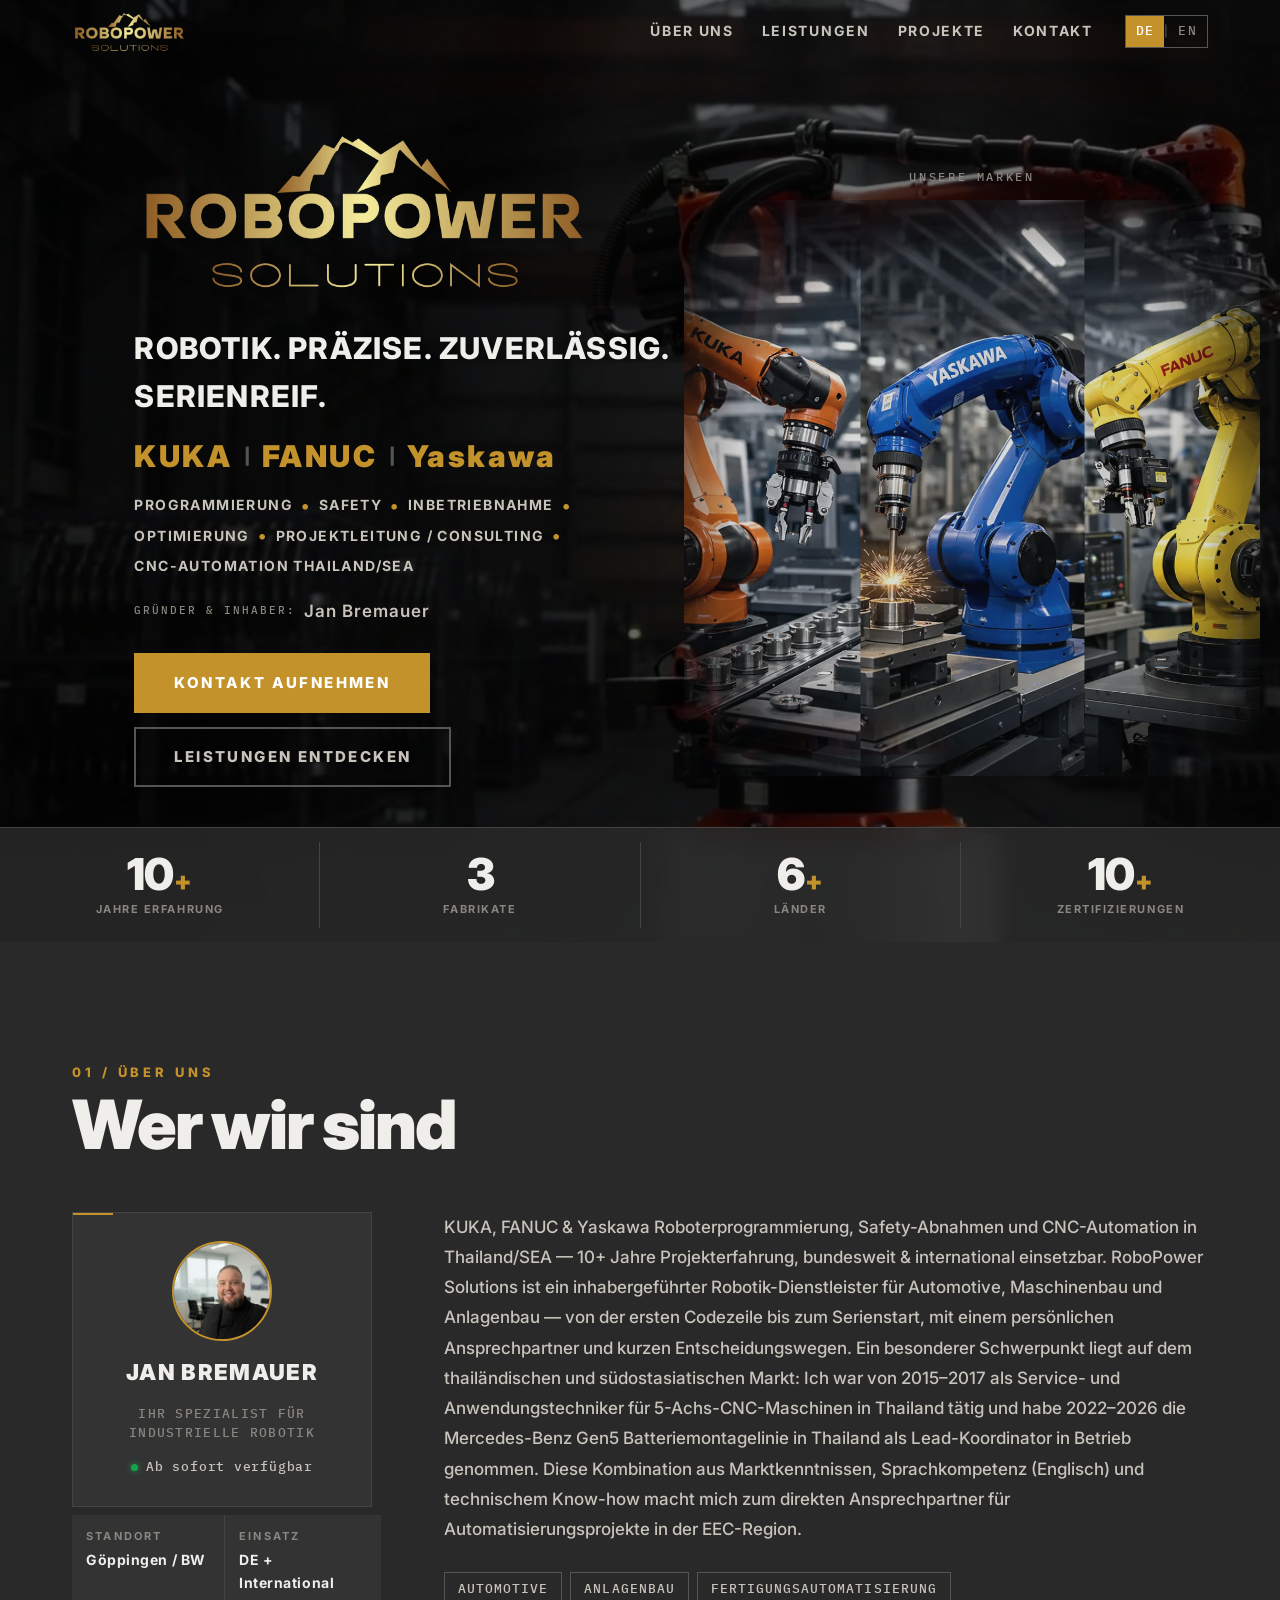
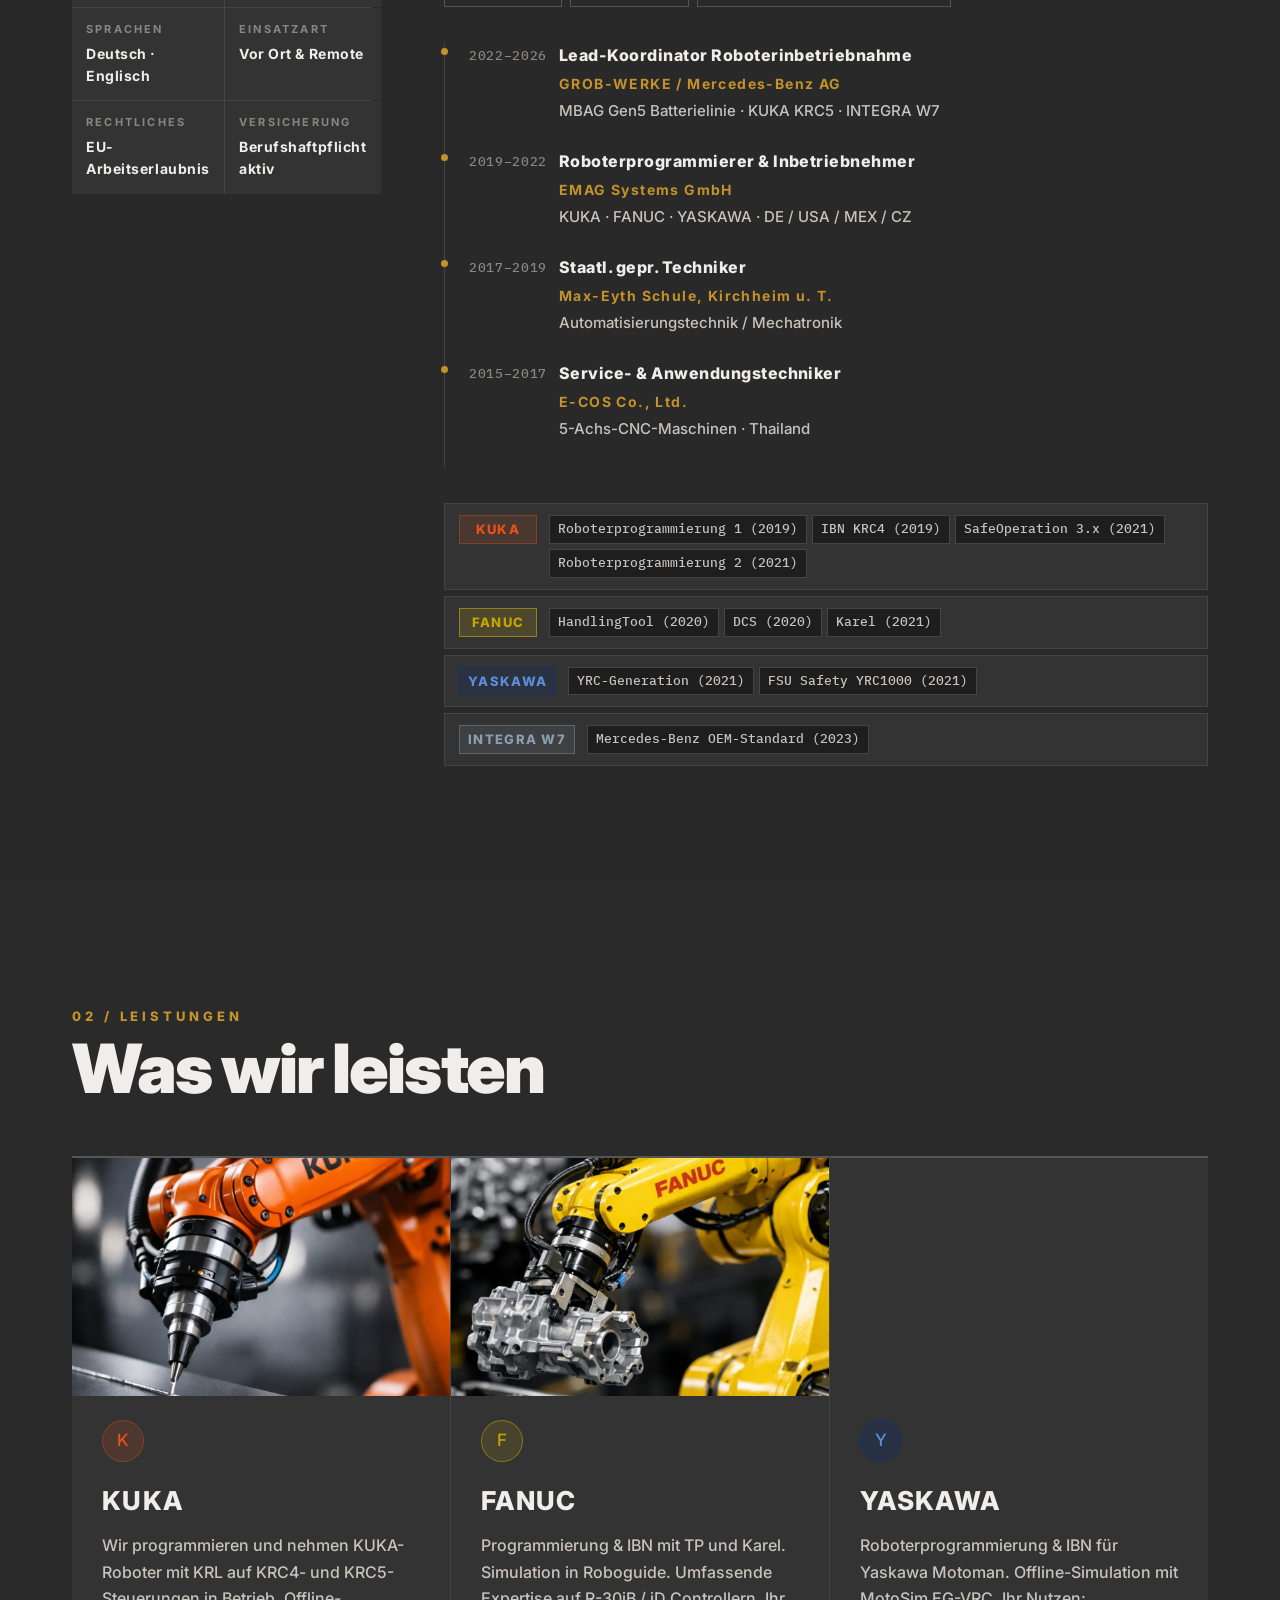
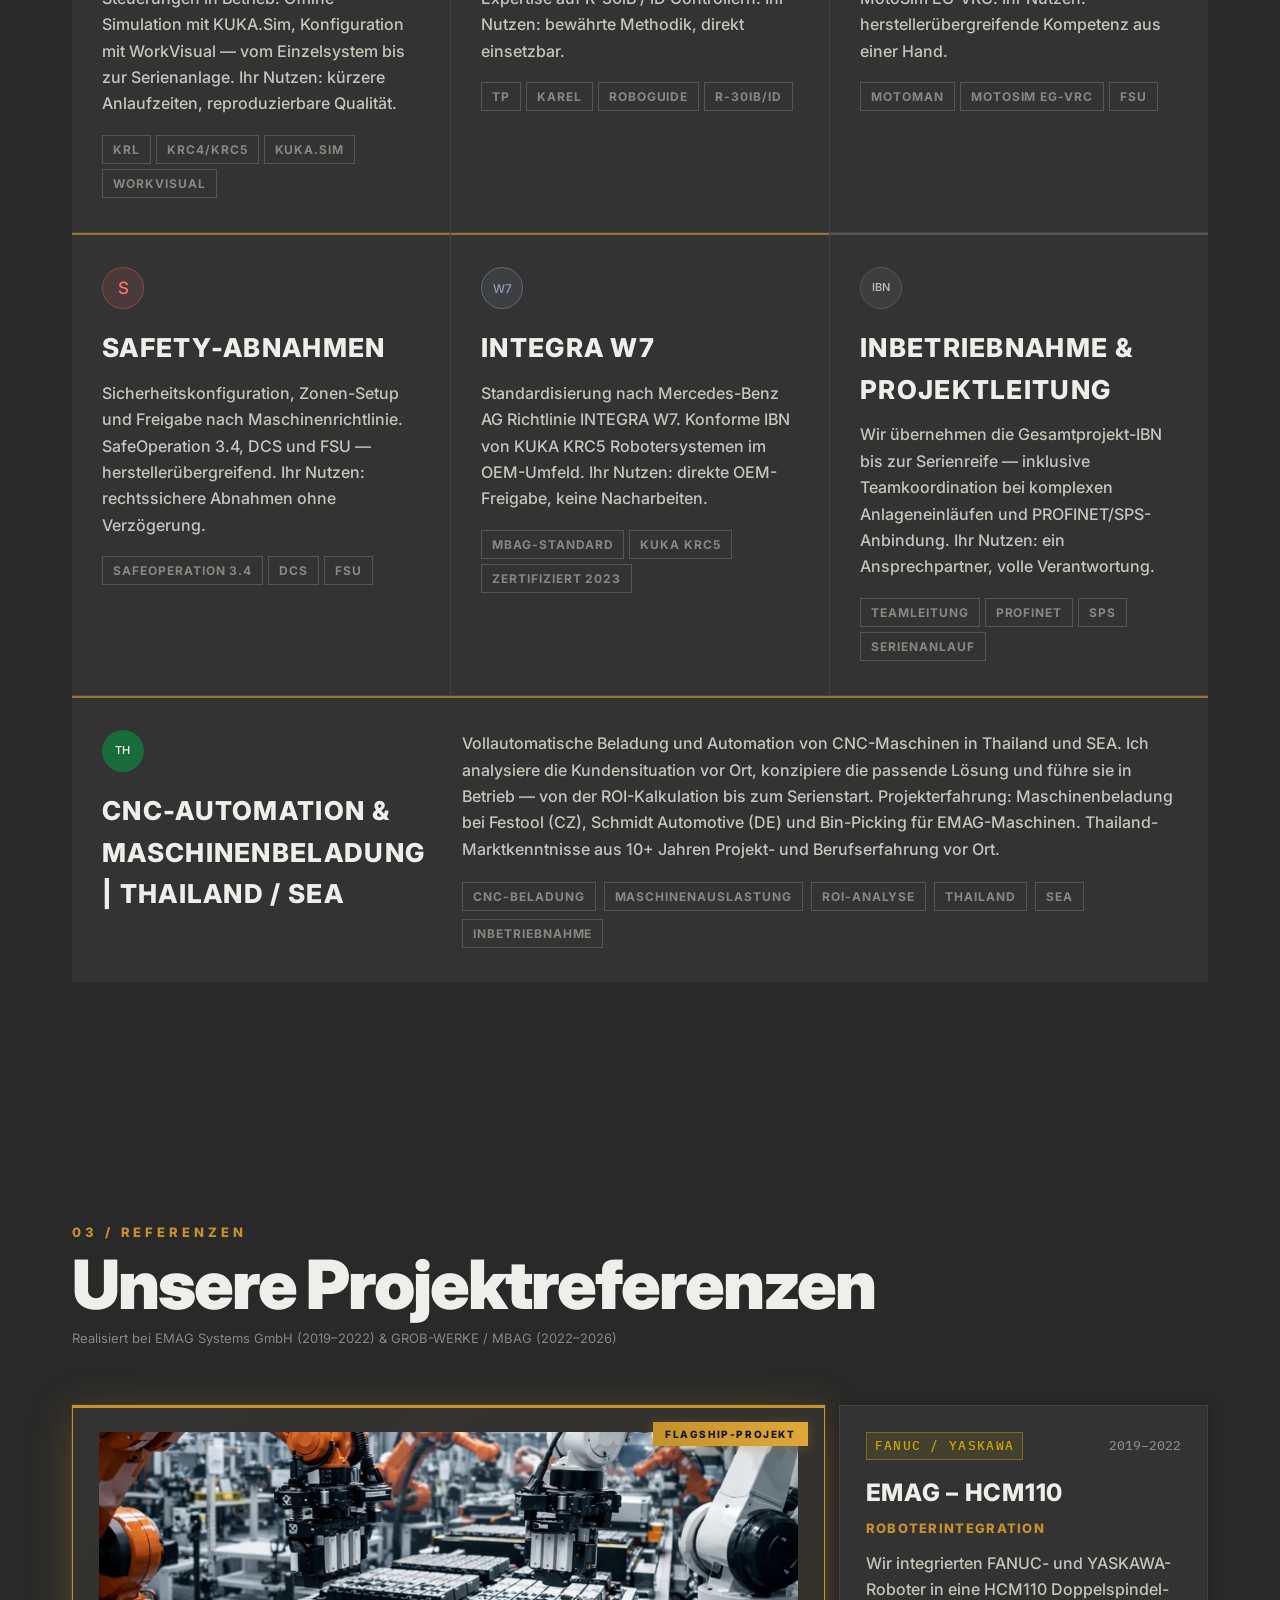
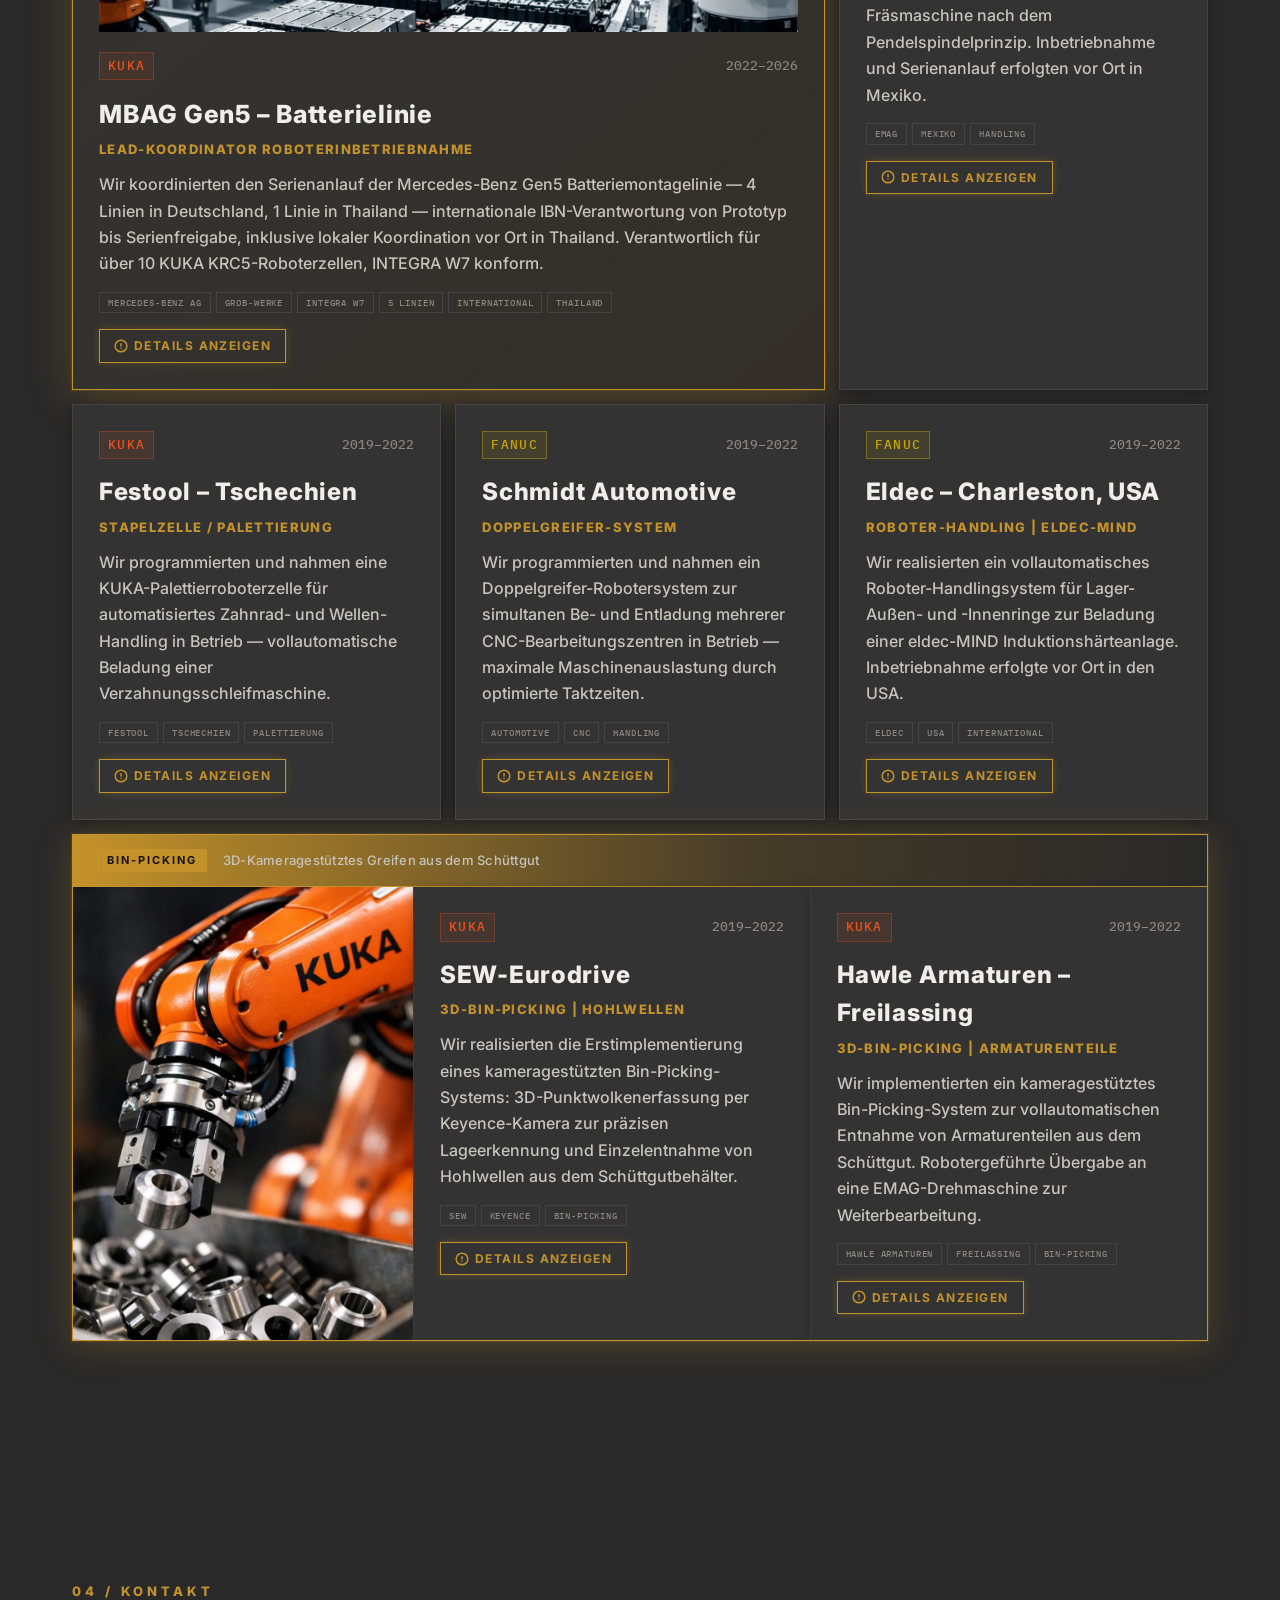
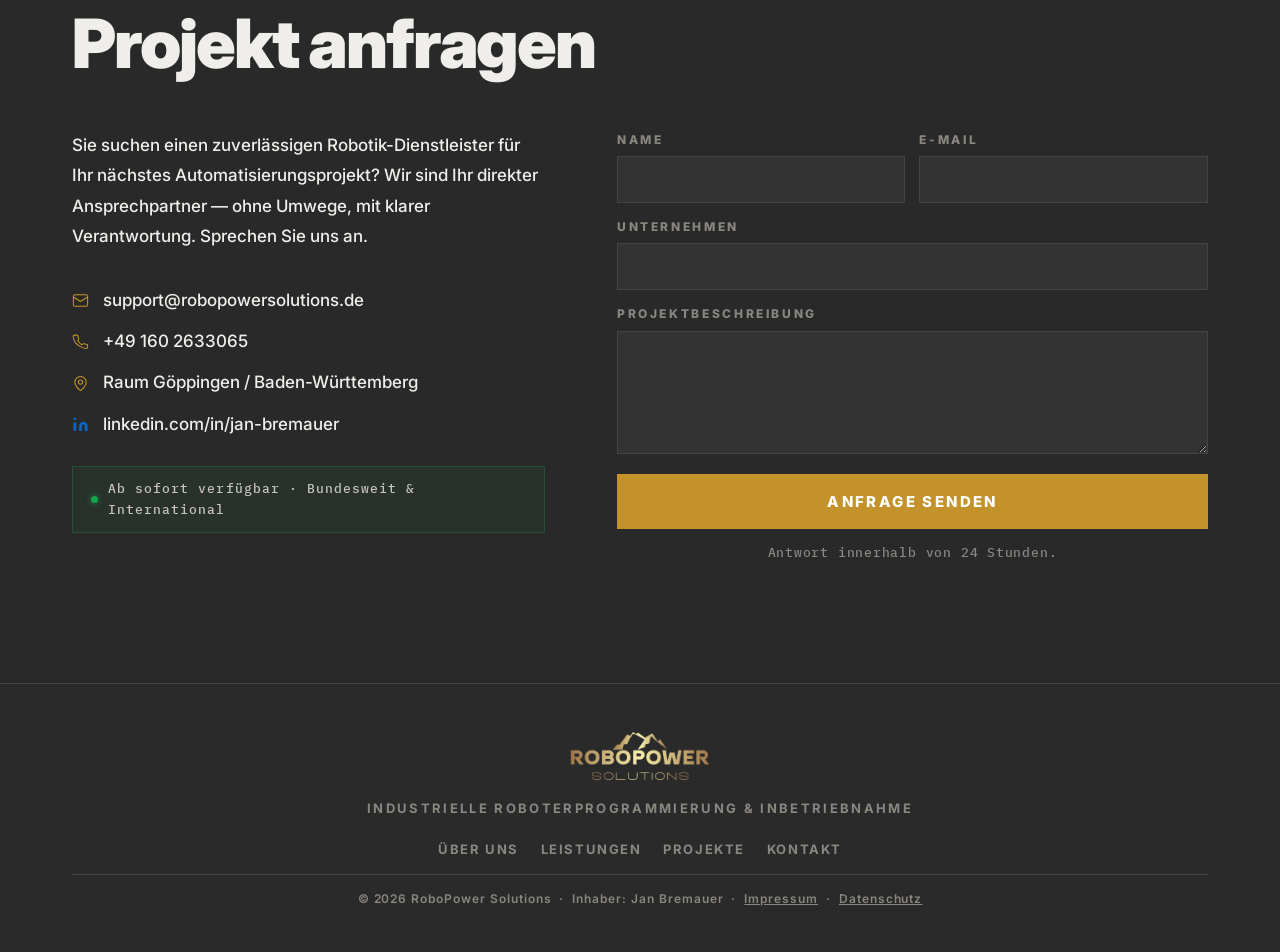
==== commit 1f33196d: "Strengthen mobile photo blend, add caption overlay More aggressive desaturation/darkening and a wide" ====
--- a/index.html
+++ b/index.html
@@ -164,6 +164,7 @@
   <!-- Mobile bird's eye image (hidden on desktop via CSS) -->
   <div class="hero-mobile-img">
     <img src="Infos/my-project-page-1 (6).webp" alt="Robotik Vogelperspektive" width="1080" height="1080" fetchpriority="high">
+    <div class="hero-mobile-img-caption" data-i18n="hero.brandsCaption">Unsere Marken</div>
   </div>
 
   <!-- Robot image (right, absolute) -->
--- a/style.css
+++ b/style.css
@@ -320,6 +320,9 @@
 .hero-robot-img{
   width:100%;height:auto;max-height:100%;
   object-fit:contain;object-position:center center;display:block;
+  filter:saturate(.8) brightness(.88) contrast(.96);
+  -webkit-mask-image:radial-gradient(ellipse at center,black 58%,transparent 92%);
+  mask-image:radial-gradient(ellipse at center,black 58%,transparent 92%);
 }
 .hero-img-overlay{
   display:none;
@@ -1281,6 +1284,13 @@
 
 @media(max-width:768px){
   :root{--gap:80px}
+
+  /* Narrow viewport crops the 16:9 video much tighter than desktop. Shrinking the
+     video layer to a shorter top band (instead of the full section height) makes
+     cover's height-driven crop far less extreme -- still full-bleed, no floating
+     letterboxed video, just noticeably less zoomed in. */
+  .hero-video-bg{top:235px;bottom:auto;height:60%}
+  .hero-video,.hero-video-fallback{object-fit:cover;object-position:55% 30%}
 
   .nav-mobile-actions{display:flex;align-items:center;gap:2px;height:100%;align-self:stretch}
   .nav-flag-switcher{display:flex;align-items:center;gap:2px}
@@ -1307,7 +1317,7 @@
   .nav-links.open{transform:translateY(0)}
   .lang-switcher{margin-left:0;margin-top:10px}
 
-  #hero{flex-direction:column;min-height:auto}
+  #hero{flex-direction:column;min-height:auto;background:#000}
   .hero-content{margin:0;padding:32px 20px 32px;text-align:center}
   .hero-name{display:flex;justify-content:center}
   .hero-logo-img{width:clamp(200px,65vw,360px)}
@@ -1328,6 +1338,18 @@
     width:100%;height:100%;
     object-fit:cover;object-position:center 40%;
     display:block;
+    filter:saturate(.6) brightness(.7) contrast(.9);
+    -webkit-mask-image:linear-gradient(to bottom,transparent 0%,black 32%,black 68%,transparent 100%);
+    mask-image:linear-gradient(to bottom,transparent 0%,black 32%,black 68%,transparent 100%);
+  }
+  .hero-mobile-img-caption{
+    position:absolute;inset:0;
+    display:flex;align-items:center;justify-content:center;
+    font-family:var(--f-mono);font-size:12px;
+    letter-spacing:.24em;text-transform:uppercase;
+    color:var(--text);
+    text-shadow:0 2px 10px rgba(0,0,0,.9);
+    pointer-events:none;
   }
   .stat-item{padding:18px 16px}
   .stat-num{font-size:32px}
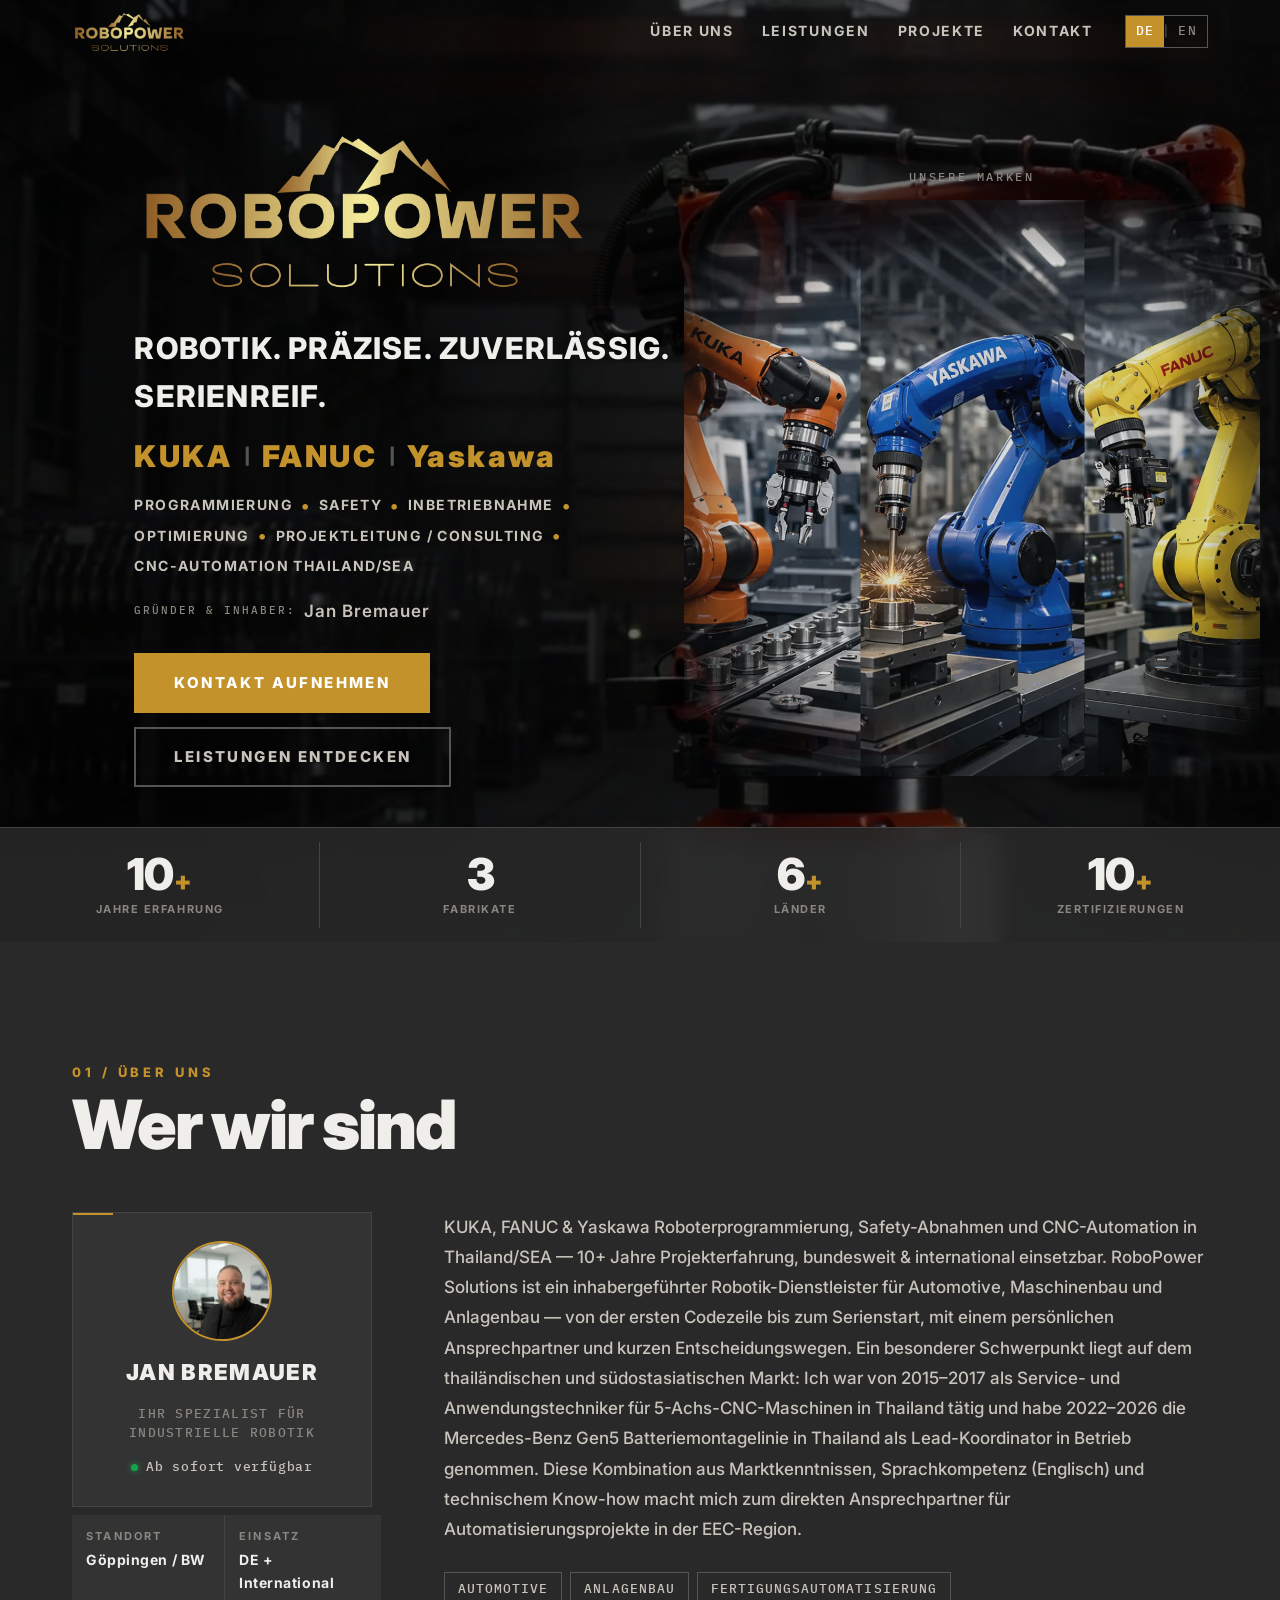
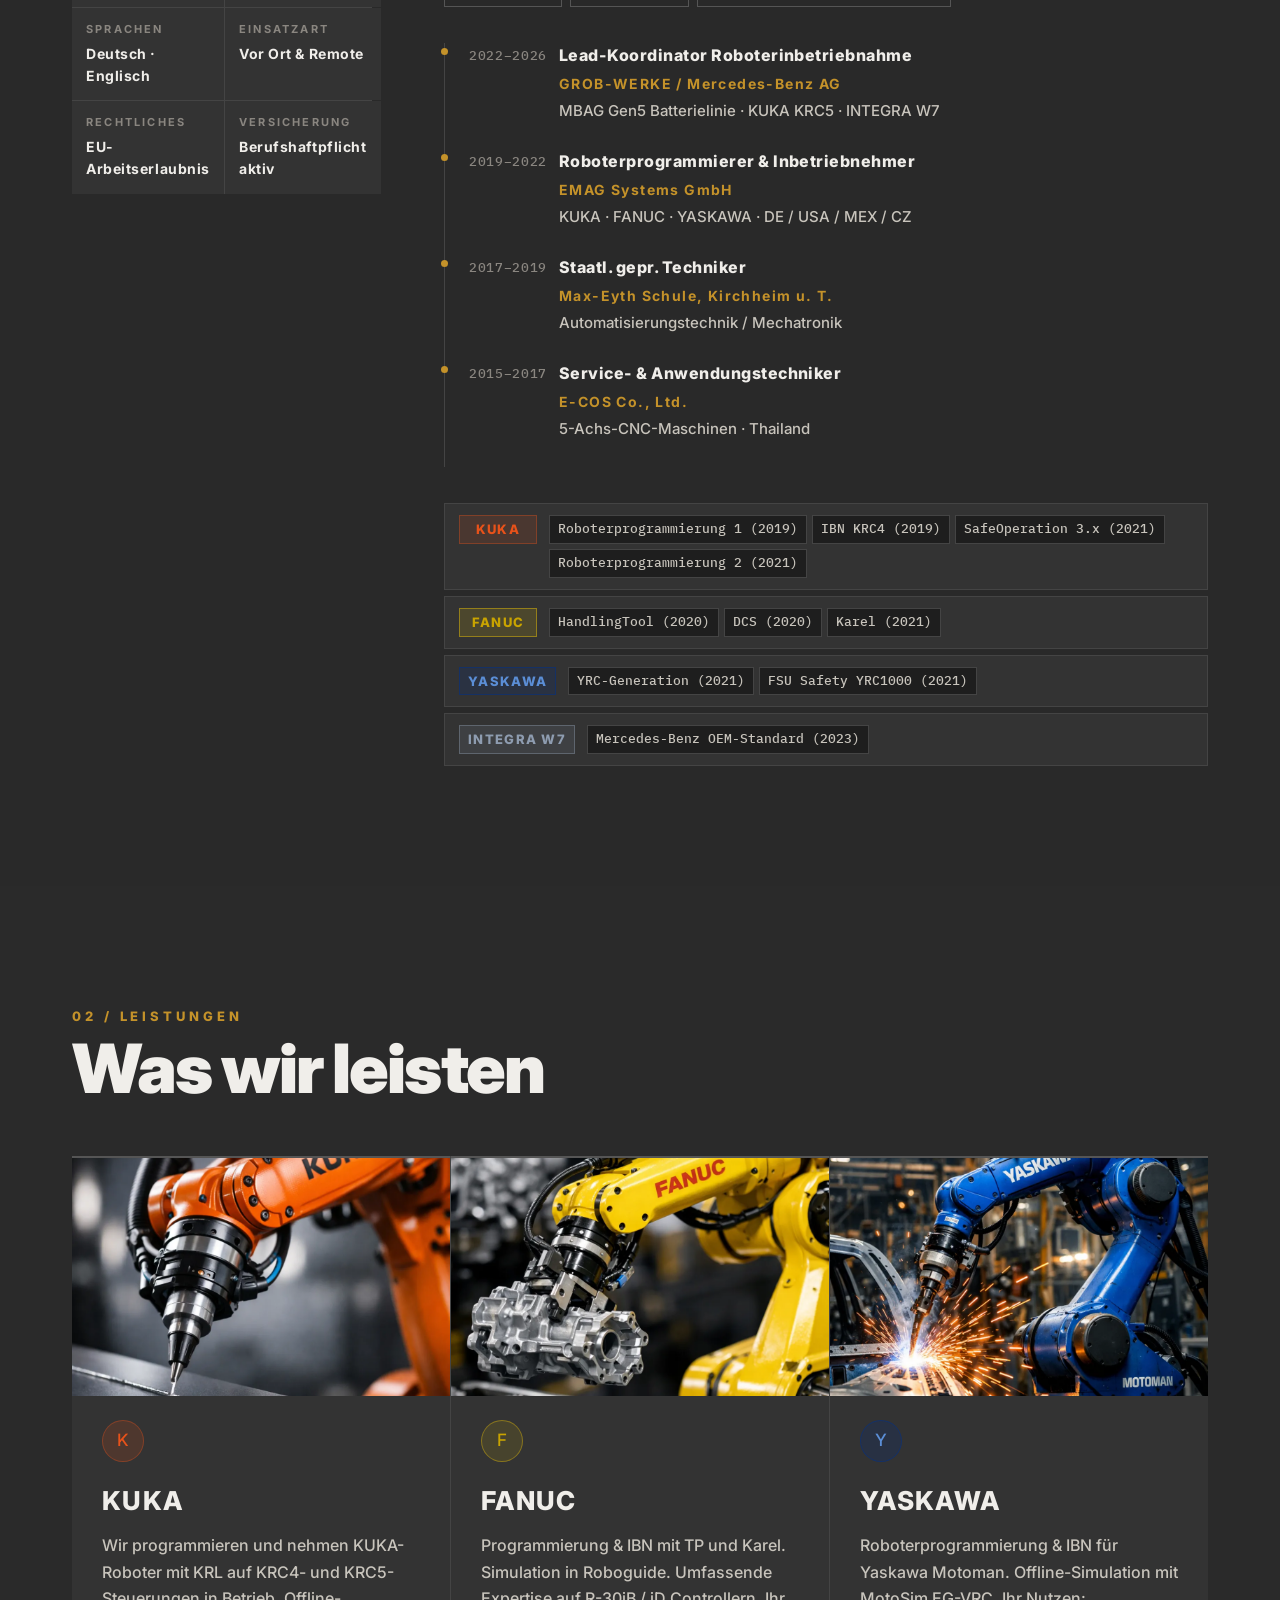
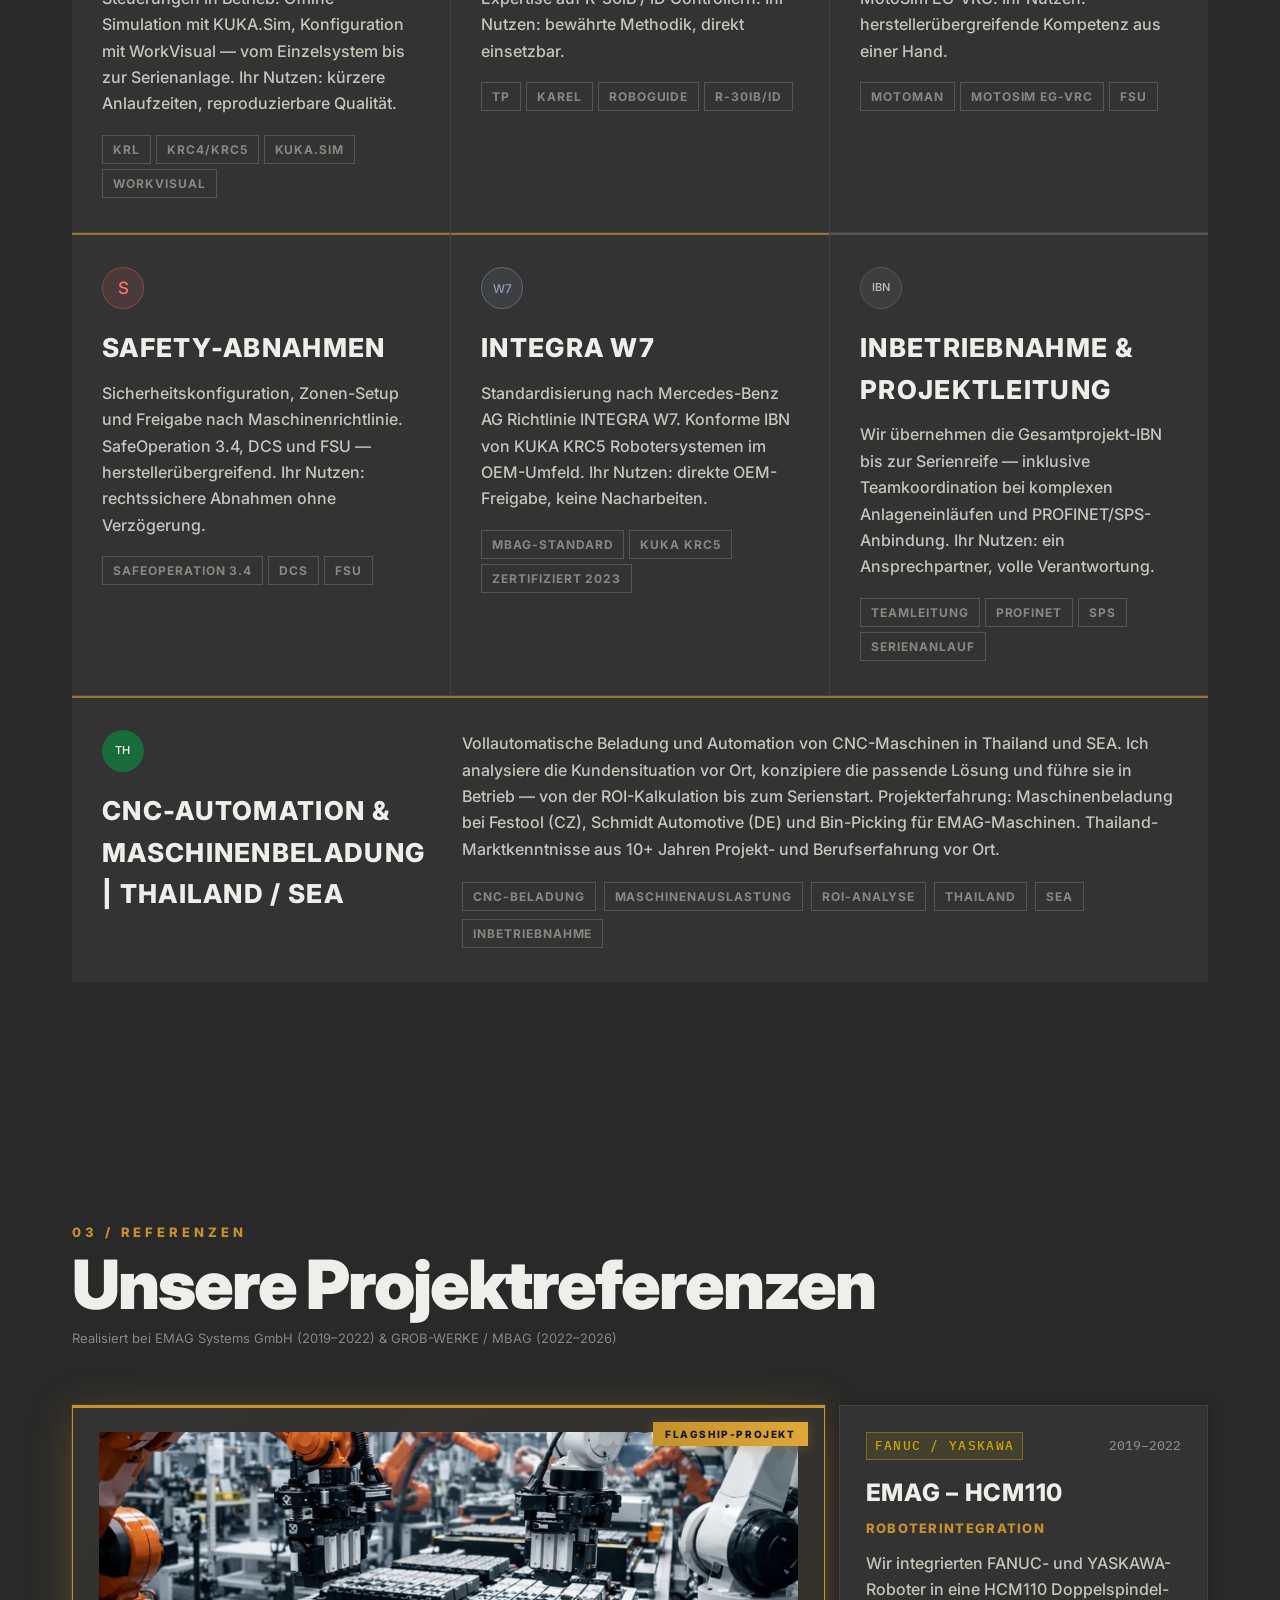
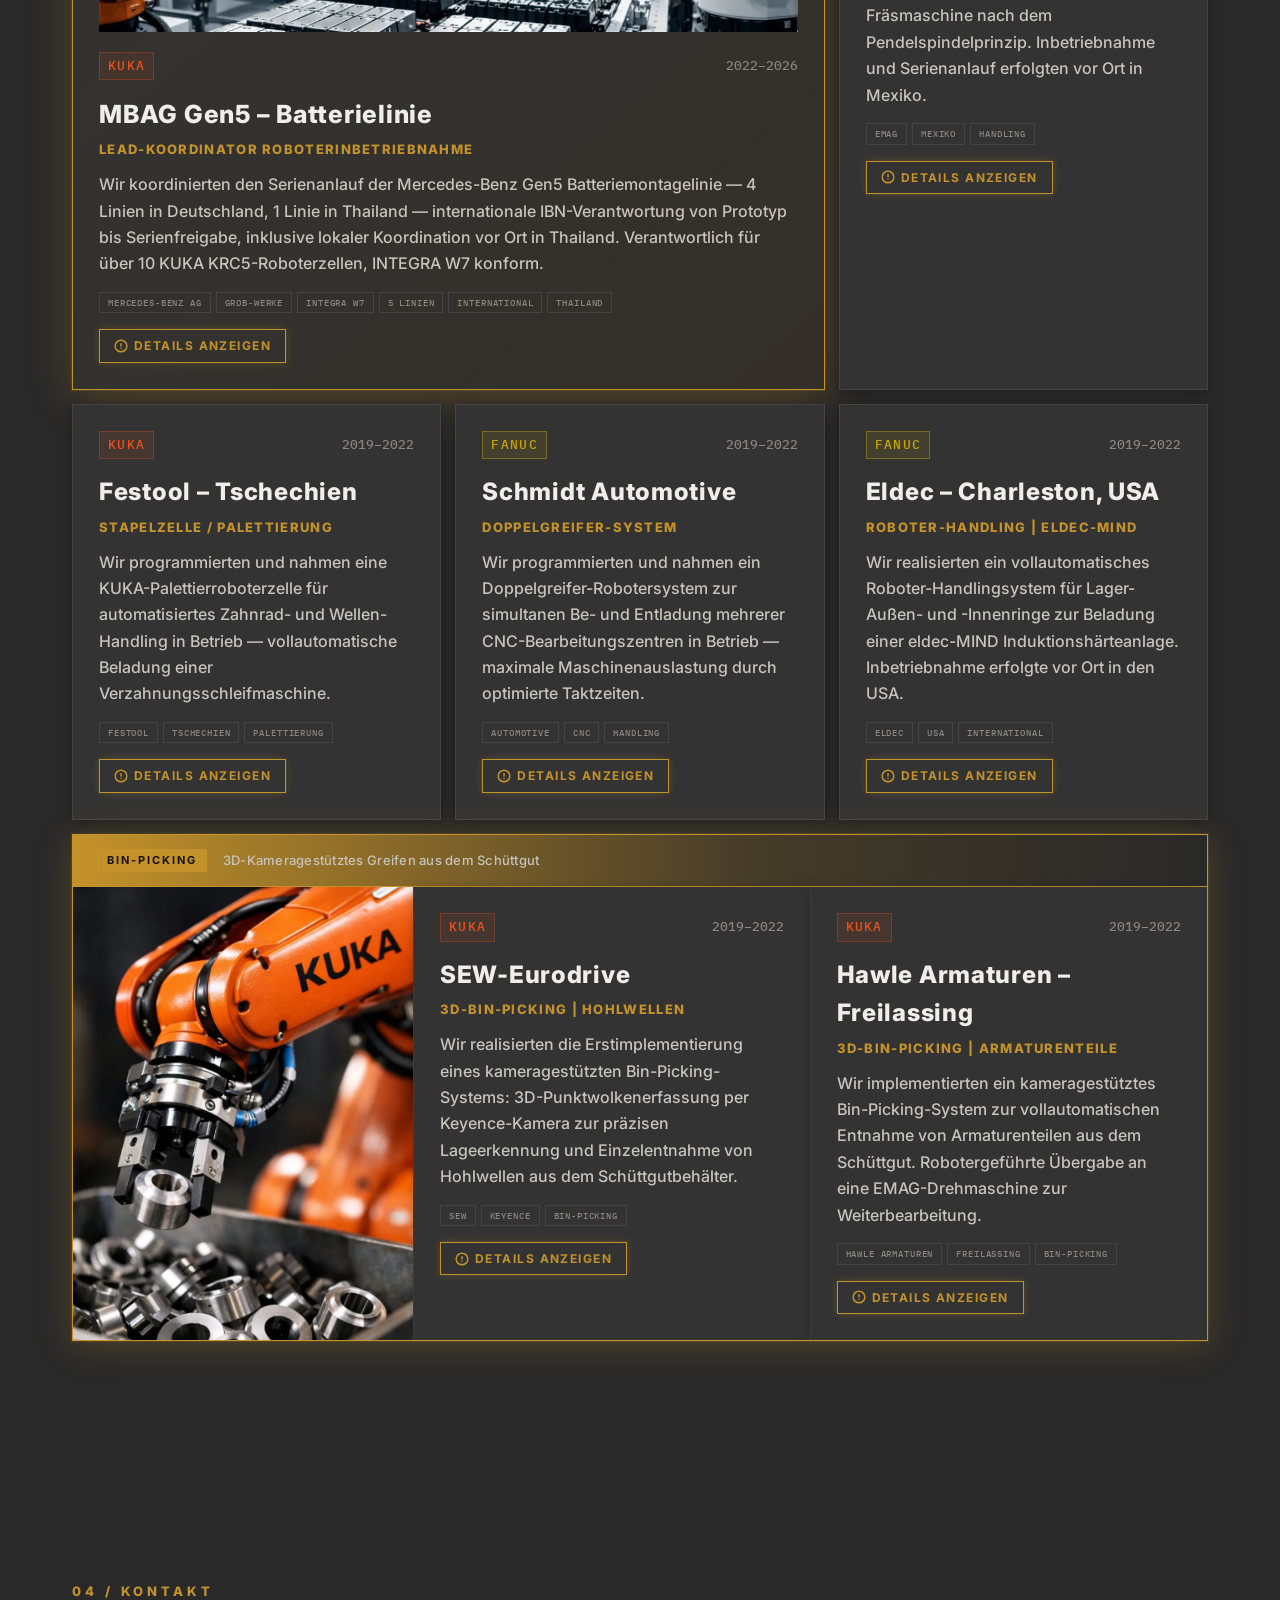
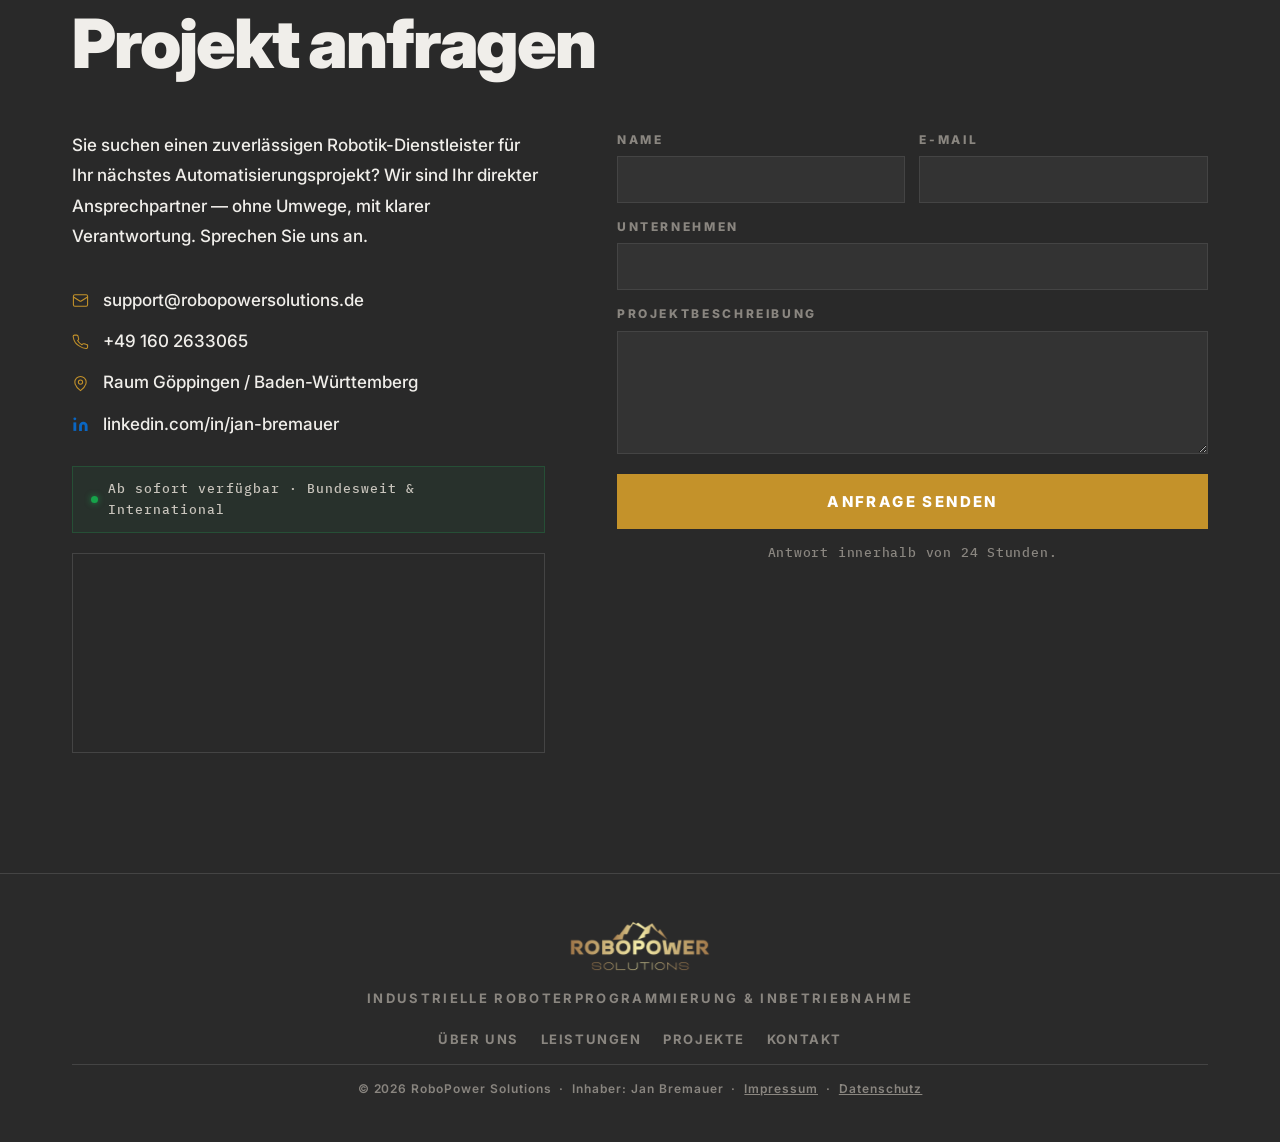
==== commit 4ffe5f15: "Add small map preview to contact section Uses OpenStreetMap's embed (no cookies/tracking, unlike Goo" ====
--- a/index.html
+++ b/index.html
@@ -117,13 +117,6 @@
      ═══════════════════════════════════════════════════════════ -->
 <section id="hero">
 
-  <!-- Background video -->
-  <div class="hero-video-bg">
-    <video class="hero-video" autoplay muted loop playsinline preload="metadata" poster="videos/hero_poster.jpg" src="videos/hero-loop.mp4"></video>
-    <img class="hero-video-fallback" src="videos/hero_poster.jpg" alt="" width="1280" height="720" loading="lazy">
-    <div class="hero-video-overlay"></div>
-  </div>
-
   <!-- Content -->
   <div class="hero-content">
     <h1 class="hero-name">
@@ -161,10 +154,21 @@
     </div>
   </div>
 
+  <!-- Background video: absolute full-bleed on desktop, becomes an in-flow
+       block on mobile (see mobile media query) so it sits precisely between
+       the buttons above and the caption below, no guessed offsets needed -->
+  <div class="hero-video-bg">
+    <video class="hero-video" autoplay muted loop playsinline preload="metadata" poster="videos/hero_poster.jpg" src="videos/hero-loop.mp4"></video>
+    <img class="hero-video-fallback" src="videos/hero_poster.jpg" alt="" width="1280" height="720" loading="lazy">
+    <div class="hero-video-overlay"></div>
+  </div>
+
+  <!-- Caption between video and mobile photo (mobile only) -->
+  <div class="hero-mobile-caption" data-i18n="hero.brandsCaption">Unsere Marken</div>
+
   <!-- Mobile bird's eye image (hidden on desktop via CSS) -->
   <div class="hero-mobile-img">
     <img src="Infos/my-project-page-1 (6).webp" alt="Robotik Vogelperspektive" width="1080" height="1080" fetchpriority="high">
-    <div class="hero-mobile-img-caption" data-i18n="hero.brandsCaption">Unsere Marken</div>
   </div>
 
   <!-- Robot image (right, absolute) -->
@@ -560,12 +564,12 @@
             </svg>
             <span>+49 160 2633065</span>
           </a>
-          <div class="contact-item">
+          <a href="https://www.google.com/maps/search/?api=1&query=G%C3%B6ppingen%2C+Baden-W%C3%BCrttemberg" target="_blank" rel="noopener" class="contact-item">
             <svg viewBox="0 0 24 24" fill="none" stroke="currentColor" stroke-width="1.5" stroke-linecap="round" stroke-linejoin="round">
               <path d="M20 10c0 6-8 12-8 12s-8-6-8-12a8 8 0 0 1 16 0Z"/><circle cx="12" cy="10" r="3"/>
             </svg>
             <span data-i18n="contact.location">Raum Göppingen / Baden-Württemberg</span>
-          </div>
+          </a>
           <a href="https://www.linkedin.com/in/jan-bremauer" target="_blank" rel="noopener" class="contact-item contact-item--linkedin">
             <svg viewBox="0 0 24 24" fill="currentColor" width="20" height="20"><path d="M16 8a6 6 0 0 1 6 6v7h-4v-7a2 2 0 0 0-2-2 2 2 0 0 0-2 2v7h-4v-7a6 6 0 0 1 6-6z"/><rect x="2" y="9" width="4" height="12"/><circle cx="4" cy="4" r="2"/></svg>
             <span>linkedin.com/in/jan-bremauer</span>
@@ -574,6 +578,11 @@
         <div class="contact-avail-badge">
           <span class="avail-dot"></span>
           <span data-i18n="contact.avail">Ab sofort verfügbar · Bundesweit & International</span>
+        </div>
+
+        <div class="contact-map">
+          <iframe src="https://www.openstreetmap.org/export/embed.html?bbox=9.5924%2C48.6640%2C9.7124%2C48.7440&amp;layer=mapnik&amp;marker=48.7040%2C9.6524" loading="lazy" tabindex="-1" title="Karte: Raum Göppingen / Baden-Württemberg"></iframe>
+          <a href="https://www.google.com/maps/search/?api=1&query=G%C3%B6ppingen%2C+Baden-W%C3%BCrttemberg" target="_blank" rel="noopener" class="contact-map-link" aria-label="Karte in Google Maps öffnen"></a>
         </div>
       </div>
 
--- a/style.css
+++ b/style.css
@@ -301,6 +301,7 @@
 
 /* Mobile bird's eye image — hidden on desktop */
 .hero-mobile-img{display:none}
+.hero-mobile-caption{display:none}
 
 /* Robot image — absolute right */
 .hero-visual{
@@ -904,6 +905,25 @@
   font-family:var(--f-mono);font-size:13px;letter-spacing:.08em;
   color:var(--text-dim);
 }
+
+/* Small map preview — click-through to Google Maps, no embedded tracking */
+.contact-map{
+  position:relative;
+  margin-top:20px;
+  height:200px;
+  border:1px solid var(--border);
+}
+.contact-map iframe{
+  display:block;
+  width:100%;height:100%;border:0;
+  pointer-events:none;
+  filter:grayscale(.35) contrast(1.05) brightness(.85);
+}
+.contact-map-link{
+  position:absolute;inset:0;
+  transition:background .2s;
+}
+.contact-map-link:hover{background:rgba(196,146,42,.1)}
 
 /* Form */
 .contact-form{display:flex;flex-direction:column;gap:14px}
@@ -1285,12 +1305,16 @@
 @media(max-width:768px){
   :root{--gap:80px}
 
-  /* Narrow viewport crops the 16:9 video much tighter than desktop. Shrinking the
-     video layer to a shorter top band (instead of the full section height) makes
-     cover's height-driven crop far less extreme -- still full-bleed, no floating
-     letterboxed video, just noticeably less zoomed in. */
-  .hero-video-bg{top:235px;bottom:auto;height:60%}
-  .hero-video,.hero-video-fallback{object-fit:cover;object-position:55% 30%}
+  /* On mobile the video becomes a normal in-flow block instead of an absolute
+     full-bleed layer, so it sits exactly between the buttons and the caption
+     below it -- no guessed pixel offsets, it just follows the DOM order. */
+  .hero-video-bg{
+    position:relative;inset:auto;
+    width:100%;height:220px;
+    flex-shrink:0;
+    z-index:1;
+  }
+  .hero-video,.hero-video-fallback{object-fit:cover;object-position:55% center}
 
   .nav-mobile-actions{display:flex;align-items:center;gap:2px;height:100%;align-self:stretch}
   .nav-flag-switcher{display:flex;align-items:center;gap:2px}
@@ -1342,14 +1366,17 @@
     -webkit-mask-image:linear-gradient(to bottom,transparent 0%,black 32%,black 68%,transparent 100%);
     mask-image:linear-gradient(to bottom,transparent 0%,black 32%,black 68%,transparent 100%);
   }
-  .hero-mobile-img-caption{
-    position:absolute;inset:0;
-    display:flex;align-items:center;justify-content:center;
+  .hero-mobile-caption{
+    display:block;
+    position:relative;z-index:1;
+    text-align:center;
+    padding:16px 20px;
+    margin-left:-20px;margin-right:-20px;
+    flex-shrink:0;
+    background:#000;
     font-family:var(--f-mono);font-size:12px;
     letter-spacing:.24em;text-transform:uppercase;
     color:var(--text);
-    text-shadow:0 2px 10px rgba(0,0,0,.9);
-    pointer-events:none;
   }
   .stat-item{padding:18px 16px}
   .stat-num{font-size:32px}
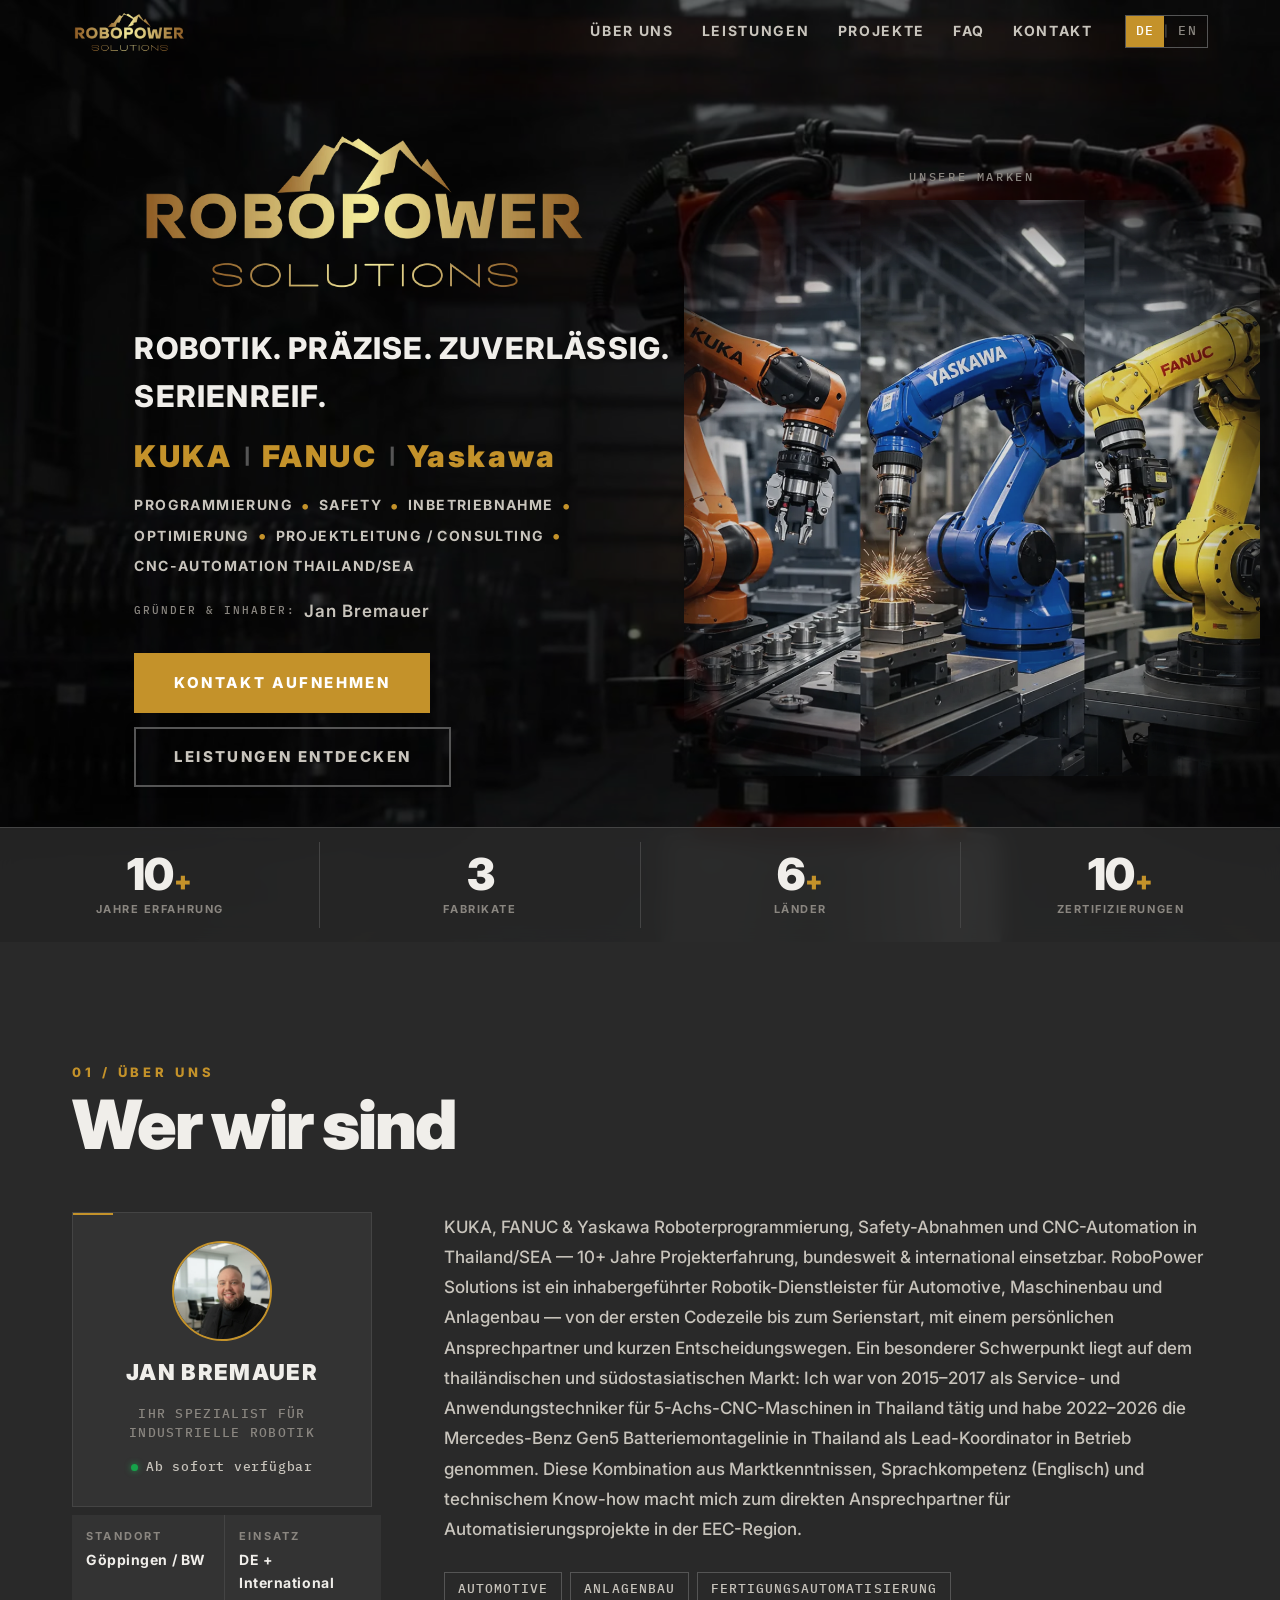
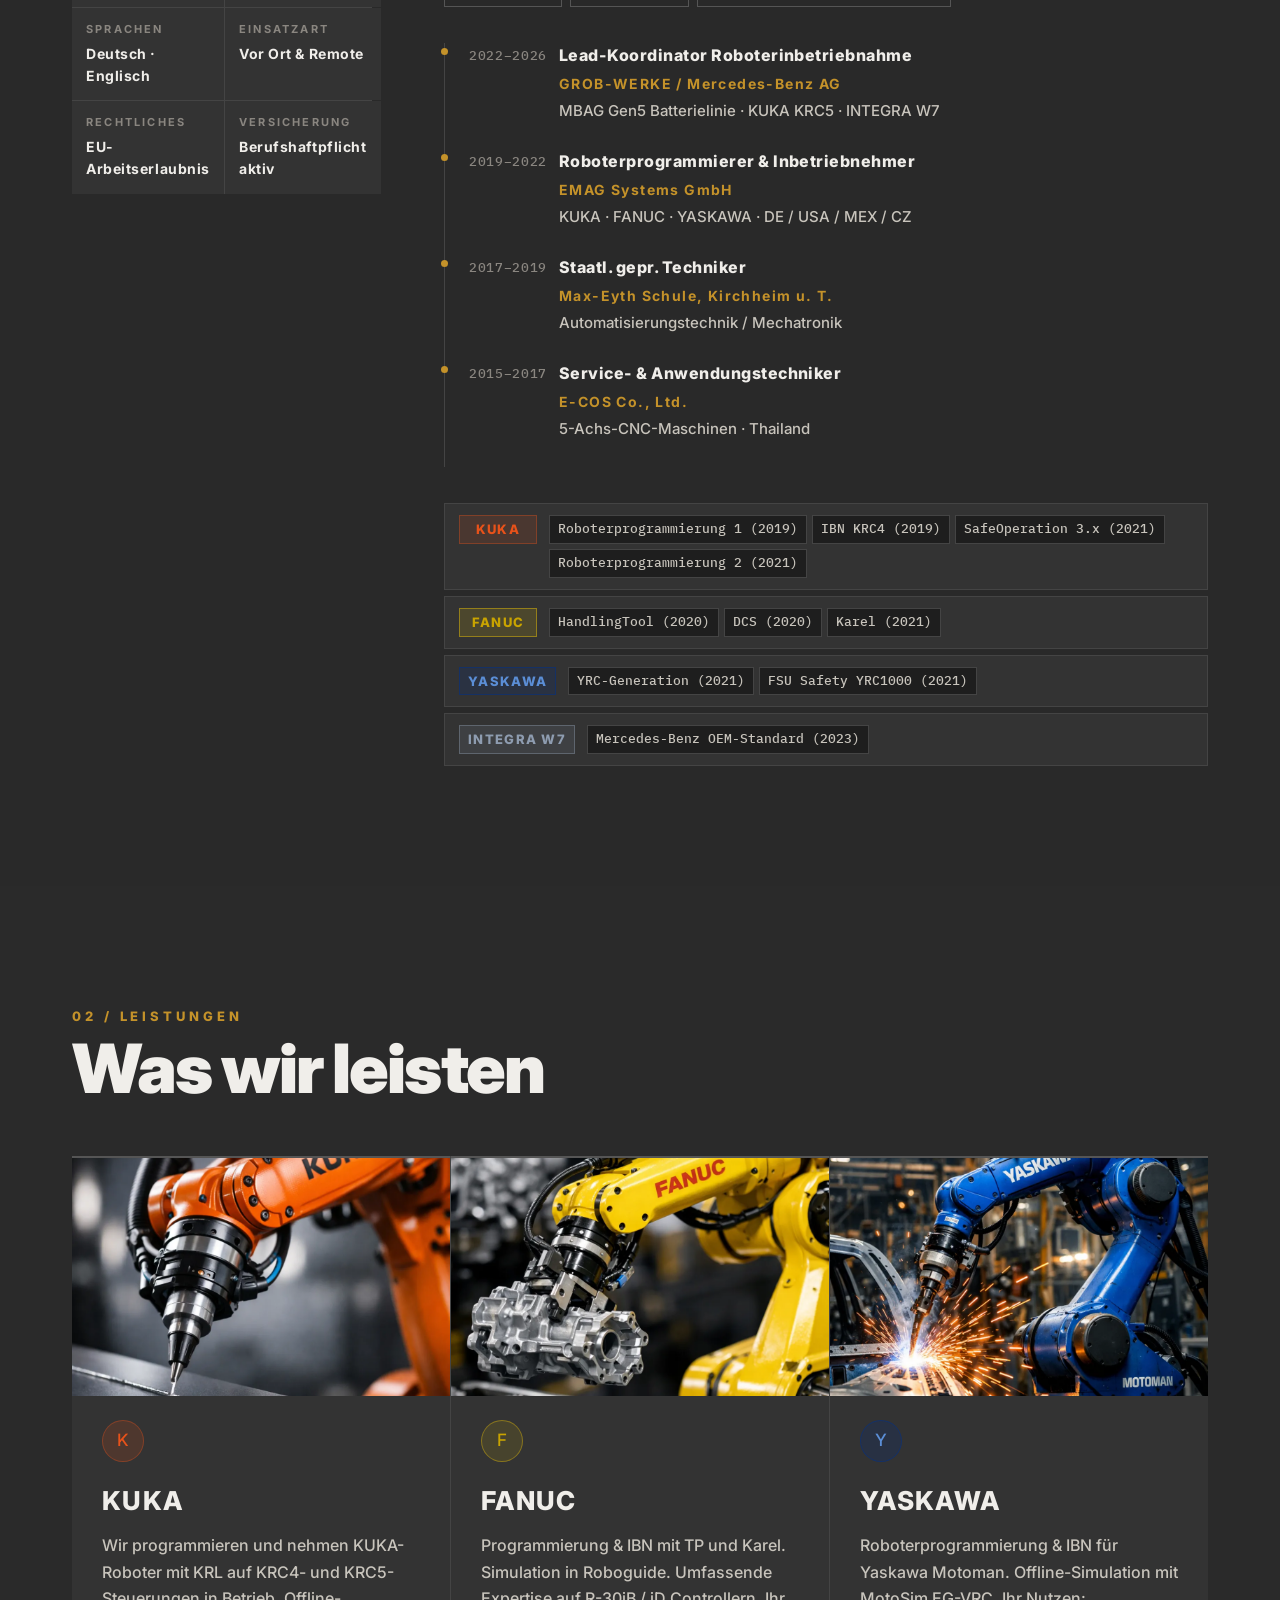
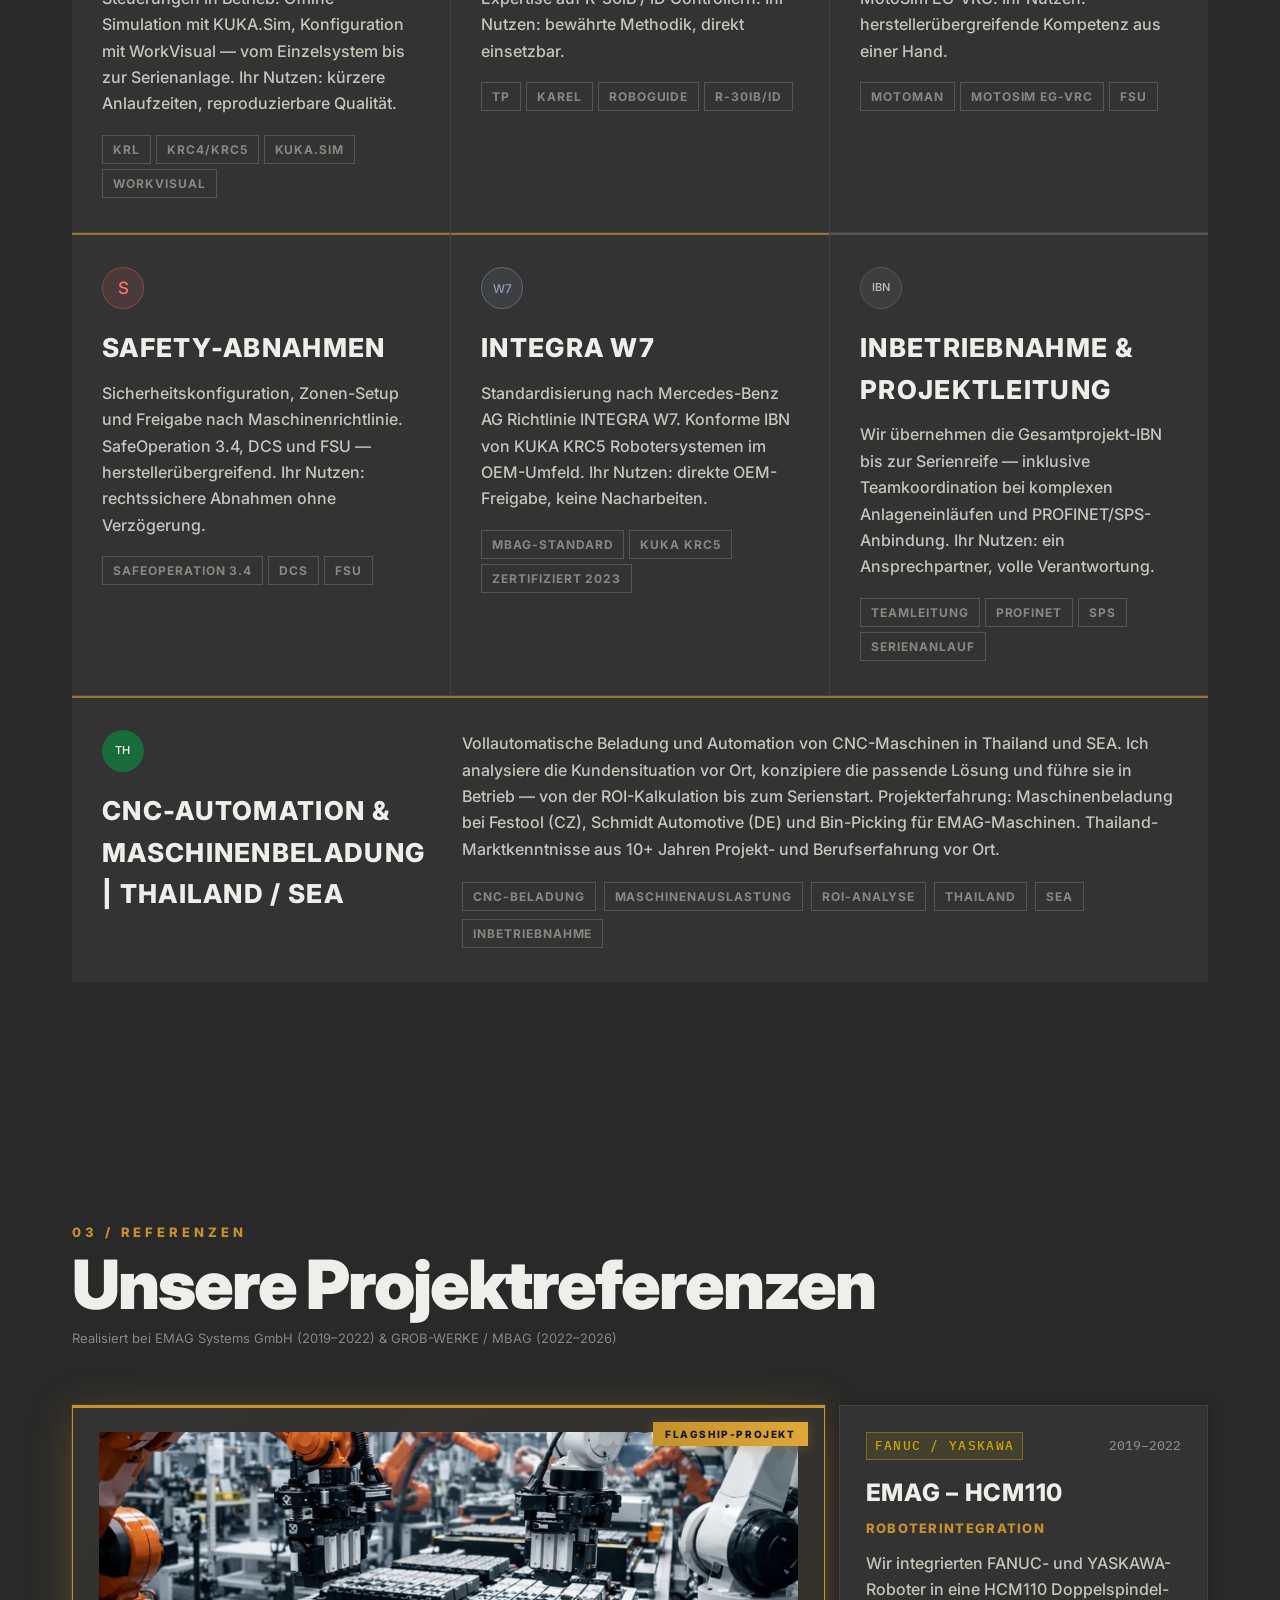
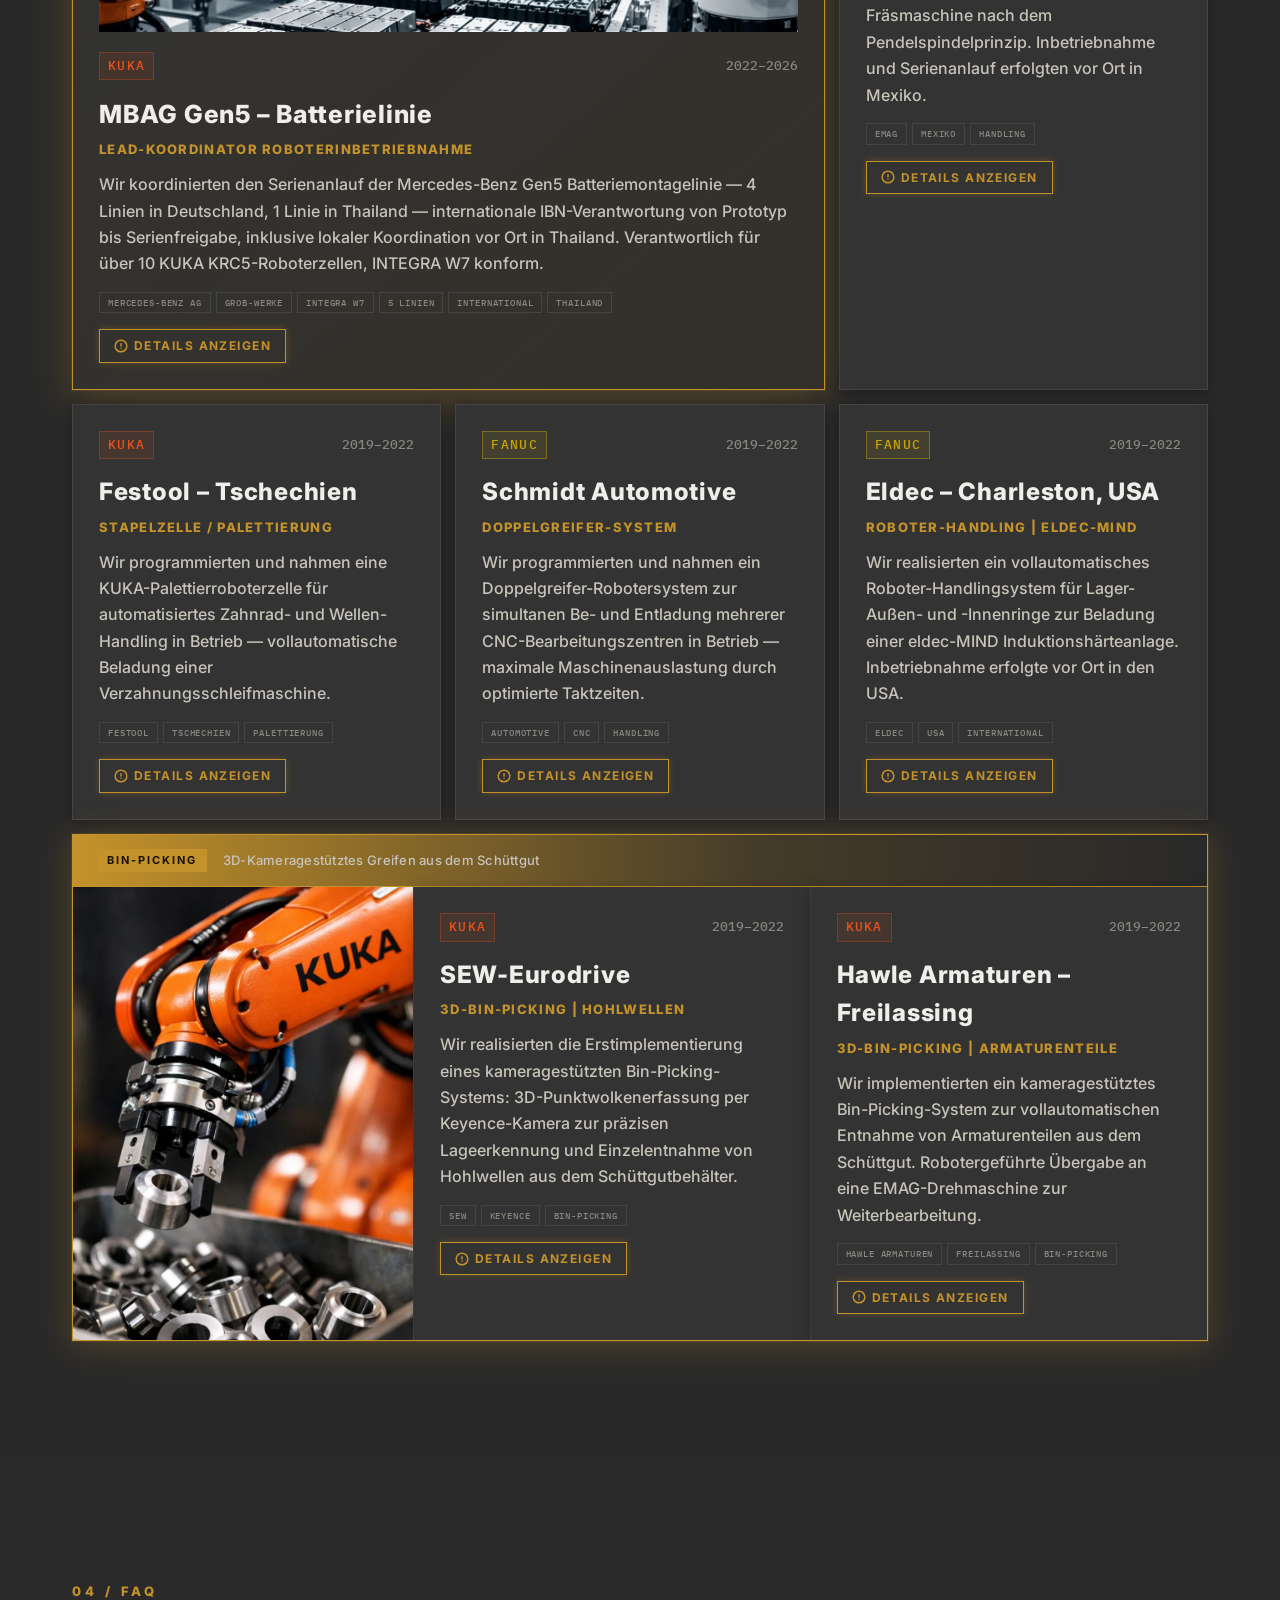
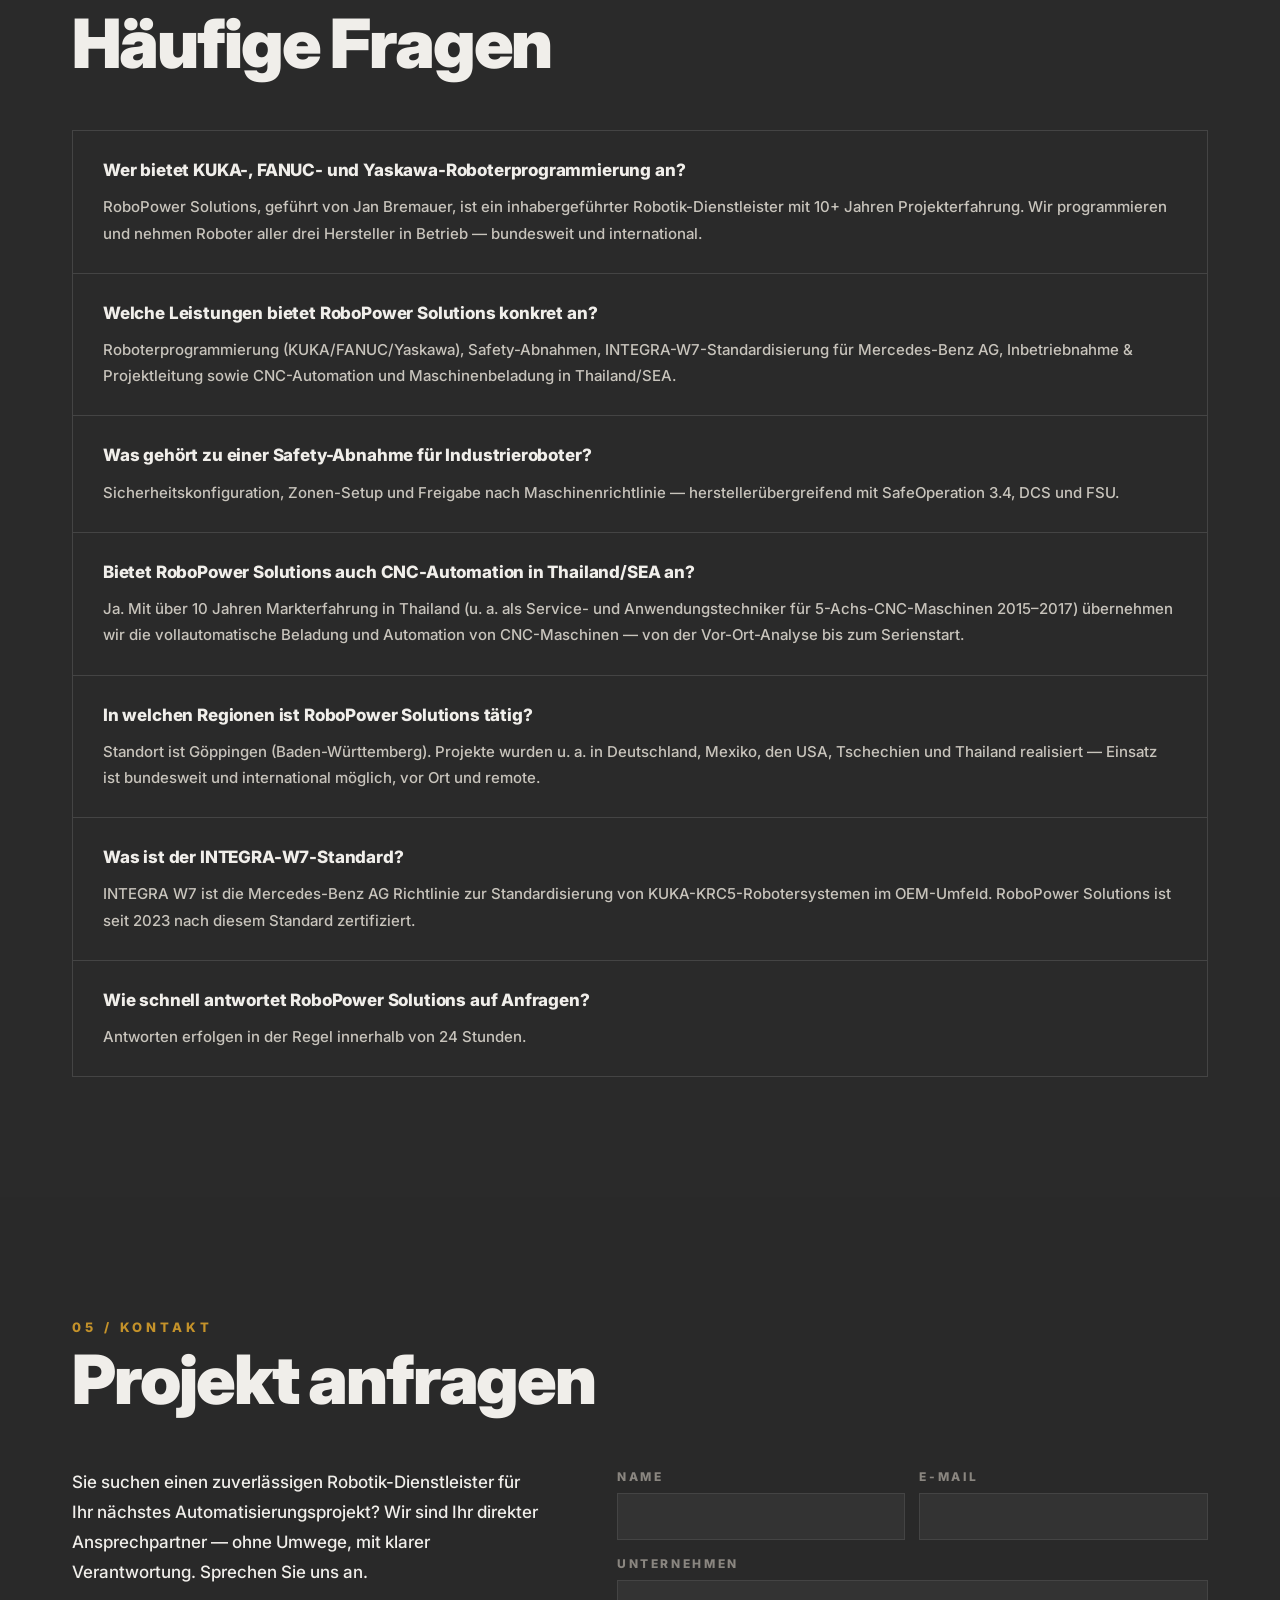
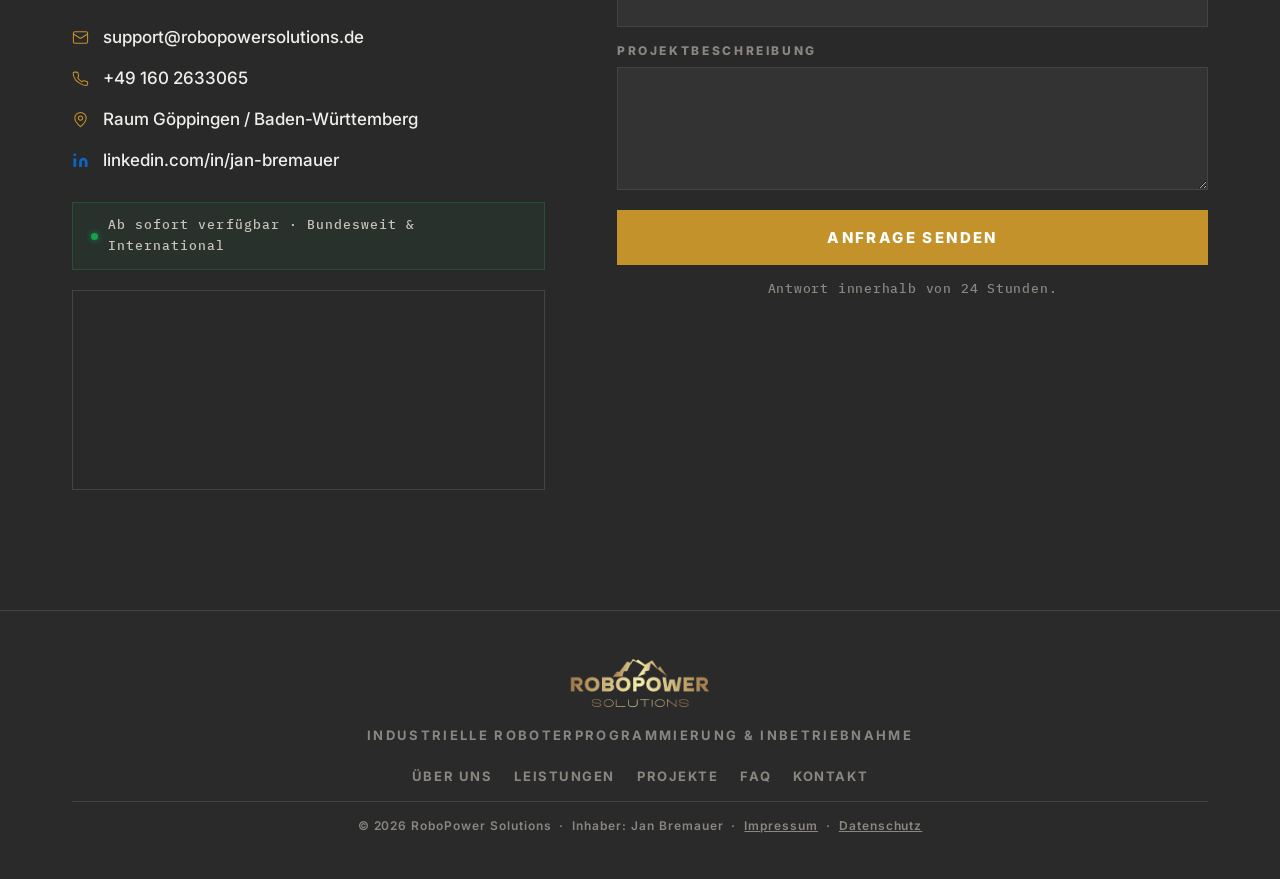
==== commit 87f95d00: "Add AI-search visibility: FAQ section, llms.txt, AI-bot robots.txt entries New FAQ section (DE+EN, b" ====
--- a/index.html
+++ b/index.html
@@ -73,6 +73,51 @@
   }
   </script>
 
+  <!-- Structured Data: FAQPage -->
+  <script type="application/ld+json">
+  {
+    "@context": "https://schema.org",
+    "@type": "FAQPage",
+    "mainEntity": [
+      {
+        "@type": "Question",
+        "name": "Wer bietet KUKA-, FANUC- und Yaskawa-Roboterprogrammierung an?",
+        "acceptedAnswer": { "@type": "Answer", "text": "RoboPower Solutions, geführt von Jan Bremauer, ist ein inhabergeführter Robotik-Dienstleister mit 10+ Jahren Projekterfahrung. Wir programmieren und nehmen Roboter aller drei Hersteller in Betrieb — bundesweit und international." }
+      },
+      {
+        "@type": "Question",
+        "name": "Welche Leistungen bietet RoboPower Solutions konkret an?",
+        "acceptedAnswer": { "@type": "Answer", "text": "Roboterprogrammierung (KUKA/FANUC/Yaskawa), Safety-Abnahmen, INTEGRA-W7-Standardisierung für Mercedes-Benz AG, Inbetriebnahme & Projektleitung sowie CNC-Automation und Maschinenbeladung in Thailand/SEA." }
+      },
+      {
+        "@type": "Question",
+        "name": "Was gehört zu einer Safety-Abnahme für Industrieroboter?",
+        "acceptedAnswer": { "@type": "Answer", "text": "Sicherheitskonfiguration, Zonen-Setup und Freigabe nach Maschinenrichtlinie — herstellerübergreifend mit SafeOperation 3.4, DCS und FSU." }
+      },
+      {
+        "@type": "Question",
+        "name": "Bietet RoboPower Solutions auch CNC-Automation in Thailand/SEA an?",
+        "acceptedAnswer": { "@type": "Answer", "text": "Ja. Mit über 10 Jahren Markterfahrung in Thailand übernehmen wir die vollautomatische Beladung und Automation von CNC-Maschinen — von der Vor-Ort-Analyse bis zum Serienstart." }
+      },
+      {
+        "@type": "Question",
+        "name": "In welchen Regionen ist RoboPower Solutions tätig?",
+        "acceptedAnswer": { "@type": "Answer", "text": "Standort ist Göppingen (Baden-Württemberg). Projekte wurden u. a. in Deutschland, Mexiko, den USA, Tschechien und Thailand realisiert — Einsatz ist bundesweit und international möglich, vor Ort und remote." }
+      },
+      {
+        "@type": "Question",
+        "name": "Was ist der INTEGRA-W7-Standard?",
+        "acceptedAnswer": { "@type": "Answer", "text": "INTEGRA W7 ist die Mercedes-Benz AG Richtlinie zur Standardisierung von KUKA-KRC5-Robotersystemen im OEM-Umfeld. RoboPower Solutions ist seit 2023 nach diesem Standard zertifiziert." }
+      },
+      {
+        "@type": "Question",
+        "name": "Wie schnell antwortet RoboPower Solutions auf Anfragen?",
+        "acceptedAnswer": { "@type": "Answer", "text": "Antworten erfolgen in der Regel innerhalb von 24 Stunden." }
+      }
+    ]
+  }
+  </script>
+
   <link rel="preconnect" href="https://fonts.googleapis.com">
   <link rel="preconnect" href="https://fonts.gstatic.com" crossorigin>
   <link href="https://fonts.googleapis.com/css2?family=Inter:ital,opsz,wght@0,14..32,300;0,14..32,400;0,14..32,500;0,14..32,600;0,14..32,700;0,14..32,800;0,14..32,900;1,14..32,400&family=IBM+Plex+Mono:wght@400;500&display=swap" rel="stylesheet">
@@ -102,6 +147,7 @@
       <a href="#about"    class="nav-link" data-i18n="nav.about">Über uns</a>
       <a href="#services" class="nav-link" data-i18n="nav.services">Leistungen</a>
       <a href="#projects" class="nav-link" data-i18n="nav.projects">Projekte</a>
+      <a href="#faq"      class="nav-link" data-i18n="nav.faq">FAQ</a>
       <a href="#contact"  class="nav-link" data-i18n="nav.contact">Kontakt</a>
       <div class="lang-switcher">
         <a href="/" class="lang-btn active" data-lang="de" aria-current="page">DE</a>
@@ -539,12 +585,54 @@
 </section>
 
 <!-- ═══════════════════════════════════════════════════════════
+     FAQ
+     ═══════════════════════════════════════════════════════════ -->
+<section id="faq">
+  <div class="section-container">
+    <div class="section-header">
+      <div class="section-tag" data-i18n="faq.tag">04 / FAQ</div>
+      <h2 class="section-title" data-i18n="faq.title">Häufige Fragen</h2>
+    </div>
+    <div class="faq-list">
+      <div class="faq-item">
+        <h3 class="faq-q" data-i18n="faq.q1">Wer bietet KUKA-, FANUC- und Yaskawa-Roboterprogrammierung an?</h3>
+        <p class="faq-a" data-i18n="faq.a1">RoboPower Solutions, geführt von Jan Bremauer, ist ein inhabergeführter Robotik-Dienstleister mit 10+ Jahren Projekterfahrung. Wir programmieren und nehmen Roboter aller drei Hersteller in Betrieb — bundesweit und international.</p>
+      </div>
+      <div class="faq-item">
+        <h3 class="faq-q" data-i18n="faq.q2">Welche Leistungen bietet RoboPower Solutions konkret an?</h3>
+        <p class="faq-a" data-i18n="faq.a2">Roboterprogrammierung (KUKA/FANUC/Yaskawa), Safety-Abnahmen, INTEGRA-W7-Standardisierung für Mercedes-Benz AG, Inbetriebnahme & Projektleitung sowie CNC-Automation und Maschinenbeladung in Thailand/SEA.</p>
+      </div>
+      <div class="faq-item">
+        <h3 class="faq-q" data-i18n="faq.q3">Was gehört zu einer Safety-Abnahme für Industrieroboter?</h3>
+        <p class="faq-a" data-i18n="faq.a3">Sicherheitskonfiguration, Zonen-Setup und Freigabe nach Maschinenrichtlinie — herstellerübergreifend mit SafeOperation 3.4, DCS und FSU.</p>
+      </div>
+      <div class="faq-item">
+        <h3 class="faq-q" data-i18n="faq.q4">Bietet RoboPower Solutions auch CNC-Automation in Thailand/SEA an?</h3>
+        <p class="faq-a" data-i18n="faq.a4">Ja. Mit über 10 Jahren Markterfahrung in Thailand (u. a. als Service- und Anwendungstechniker für 5-Achs-CNC-Maschinen 2015–2017) übernehmen wir die vollautomatische Beladung und Automation von CNC-Maschinen — von der Vor-Ort-Analyse bis zum Serienstart.</p>
+      </div>
+      <div class="faq-item">
+        <h3 class="faq-q" data-i18n="faq.q5">In welchen Regionen ist RoboPower Solutions tätig?</h3>
+        <p class="faq-a" data-i18n="faq.a5">Standort ist Göppingen (Baden-Württemberg). Projekte wurden u. a. in Deutschland, Mexiko, den USA, Tschechien und Thailand realisiert — Einsatz ist bundesweit und international möglich, vor Ort und remote.</p>
+      </div>
+      <div class="faq-item">
+        <h3 class="faq-q" data-i18n="faq.q6">Was ist der INTEGRA-W7-Standard?</h3>
+        <p class="faq-a" data-i18n="faq.a6">INTEGRA W7 ist die Mercedes-Benz AG Richtlinie zur Standardisierung von KUKA-KRC5-Robotersystemen im OEM-Umfeld. RoboPower Solutions ist seit 2023 nach diesem Standard zertifiziert.</p>
+      </div>
+      <div class="faq-item">
+        <h3 class="faq-q" data-i18n="faq.q7">Wie schnell antwortet RoboPower Solutions auf Anfragen?</h3>
+        <p class="faq-a" data-i18n="faq.a7">Antworten erfolgen in der Regel innerhalb von 24 Stunden.</p>
+      </div>
+    </div>
+  </div>
+</section>
+
+<!-- ═══════════════════════════════════════════════════════════
      CONTACT
      ═══════════════════════════════════════════════════════════ -->
 <section id="contact">
   <div class="section-container">
     <div class="section-header">
-      <div class="section-tag" data-i18n="contact.tag">04 / KONTAKT</div>
+      <div class="section-tag" data-i18n="contact.tag">05 / KONTAKT</div>
       <h2 class="section-title" data-i18n="contact.title">Projekt anfragen</h2>
     </div>
     <div class="contact-grid">
@@ -624,6 +712,7 @@
       <a href="#about"    data-i18n="nav.about">Über mich</a>
       <a href="#services" data-i18n="nav.services">Leistungen</a>
       <a href="#projects" data-i18n="nav.projects">Projekte</a>
+      <a href="#faq"      data-i18n="nav.faq">FAQ</a>
       <a href="#contact"  data-i18n="nav.contact">Kontakt</a>
     </nav>
     <div class="footer-copy">© 2026 RoboPower Solutions &nbsp;·&nbsp; <span data-i18n="footer.vat">Inhaber: Jan Bremauer</span> &nbsp;·&nbsp; <a href="impressum.html" style="color:var(--text-muted);text-decoration:underline">Impressum</a> &nbsp;·&nbsp; <a href="datenschutz.html" style="color:var(--text-muted);text-decoration:underline">Datenschutz</a></div>
--- a/style.css
+++ b/style.css
@@ -859,6 +859,26 @@
   font-family:var(--f-mono);font-size:8.5px;letter-spacing:.1em;
   text-transform:uppercase;padding:3px 8px;
   border:1px solid var(--border);color:var(--text-muted);
+}
+
+/* ================================================================
+   FAQ
+   ================================================================ */
+.faq-list{
+  display:flex;flex-direction:column;
+  border:1px solid var(--border);
+}
+.faq-item{
+  padding:26px 30px;
+  border-bottom:1px solid var(--border);
+}
+.faq-item:last-child{border-bottom:none}
+.faq-q{
+  font-family:var(--f-heading);font-size:17px;font-weight:800;
+  letter-spacing:-.01em;color:var(--text);margin-bottom:10px;
+}
+.faq-a{
+  font-size:15px;font-weight:500;line-height:1.75;color:var(--text-dim);
 }
 
 /* ================================================================
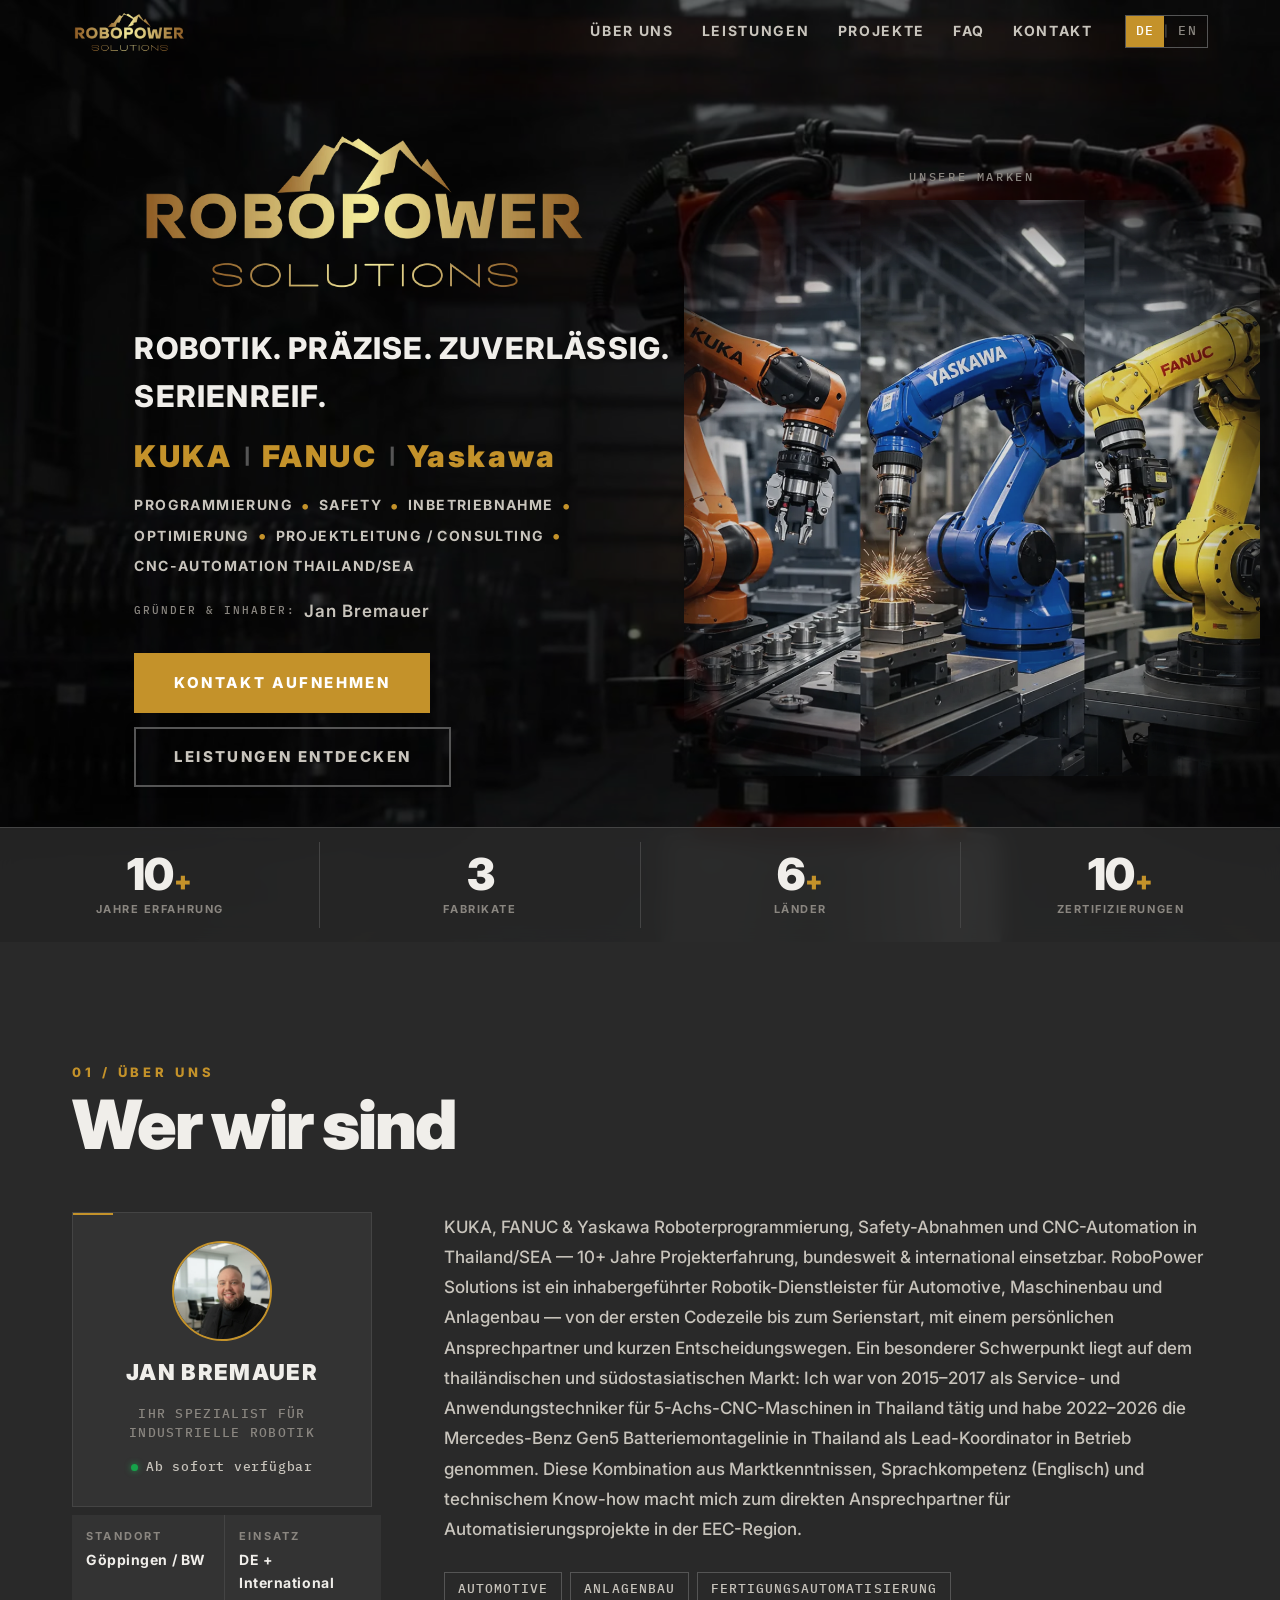
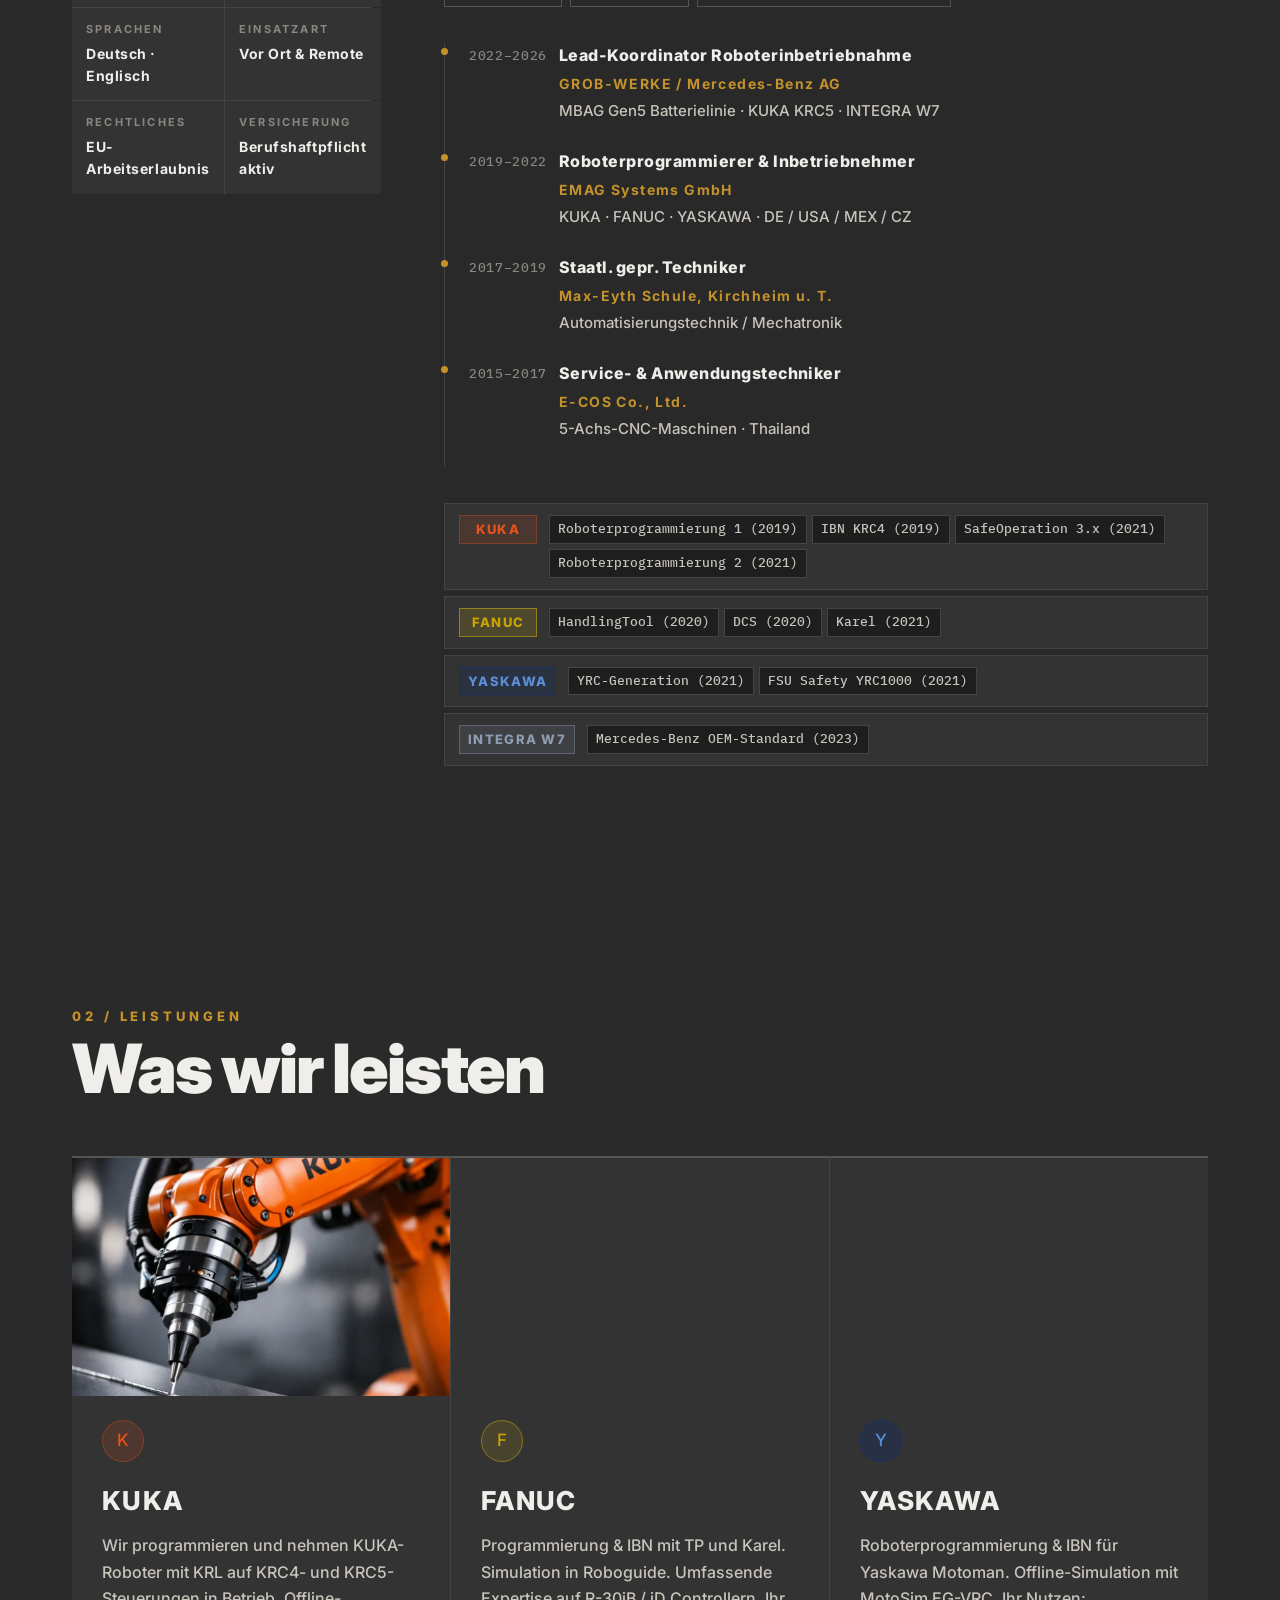
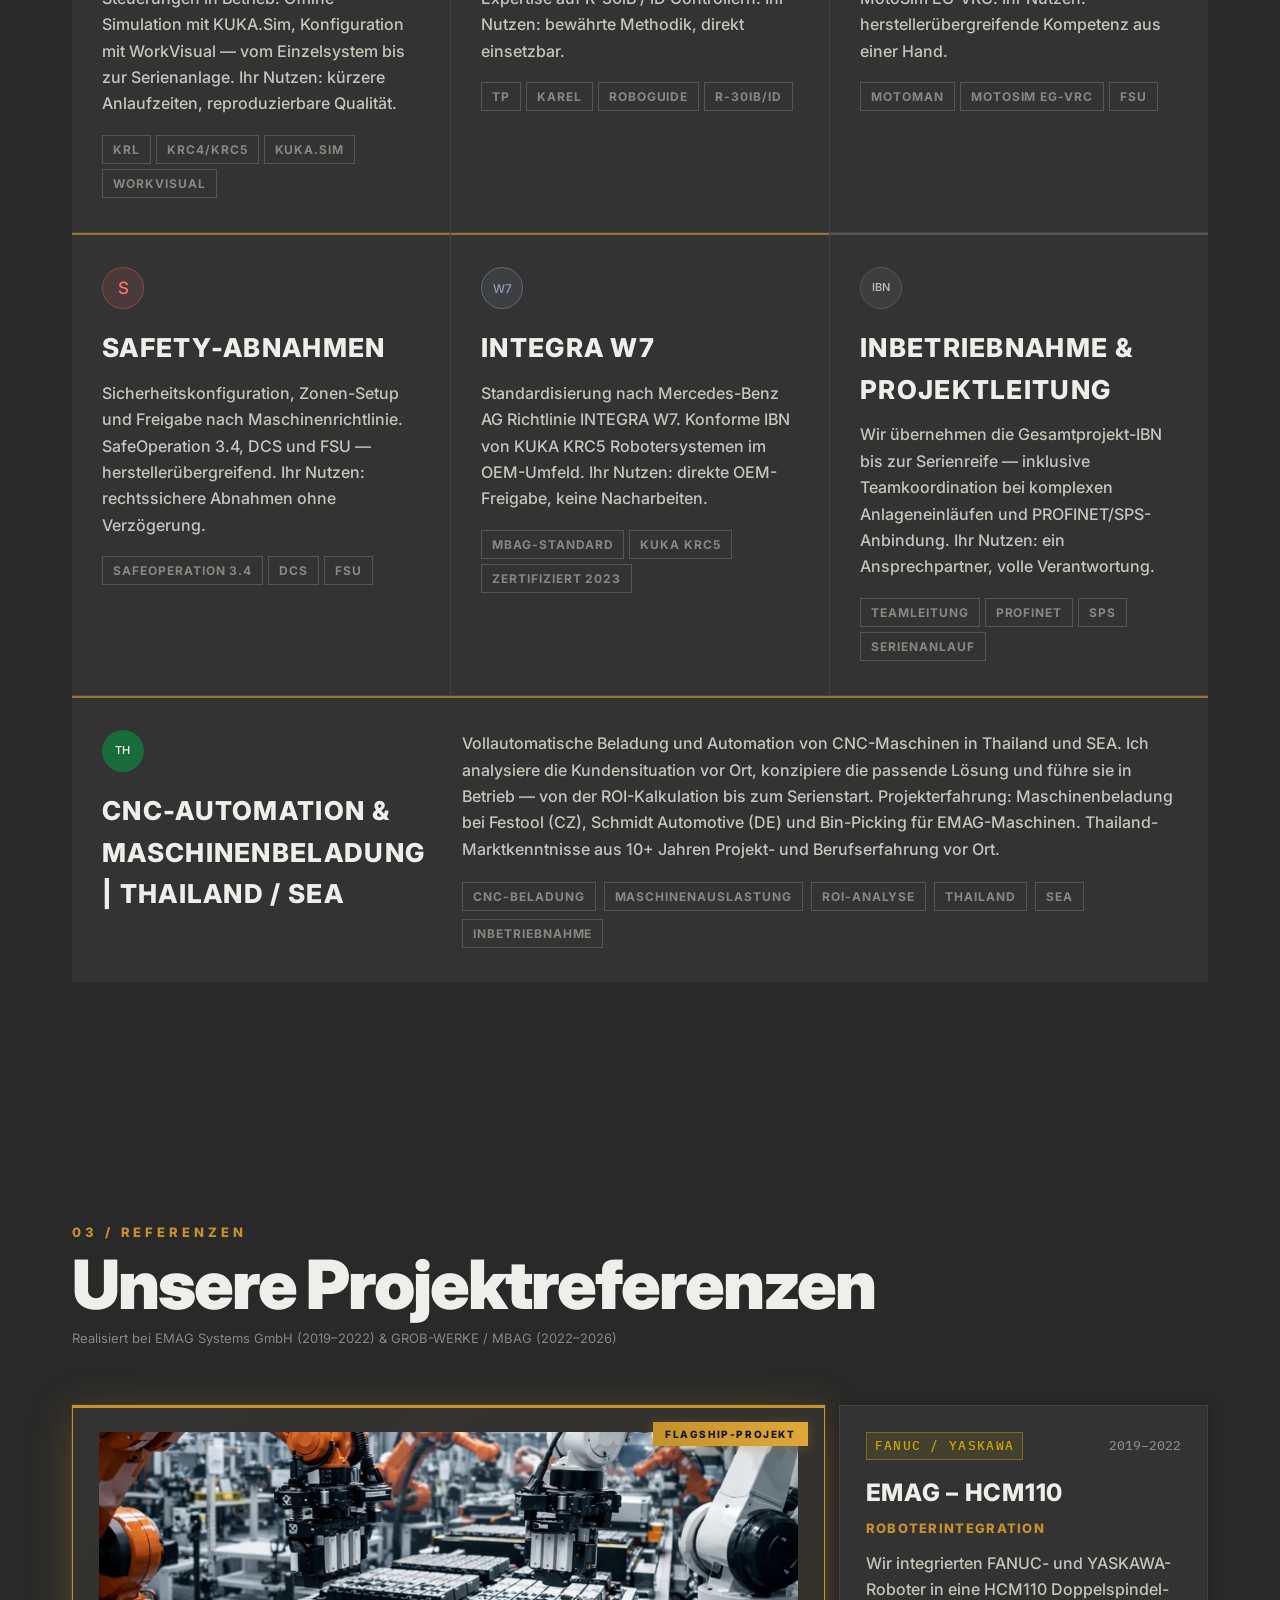
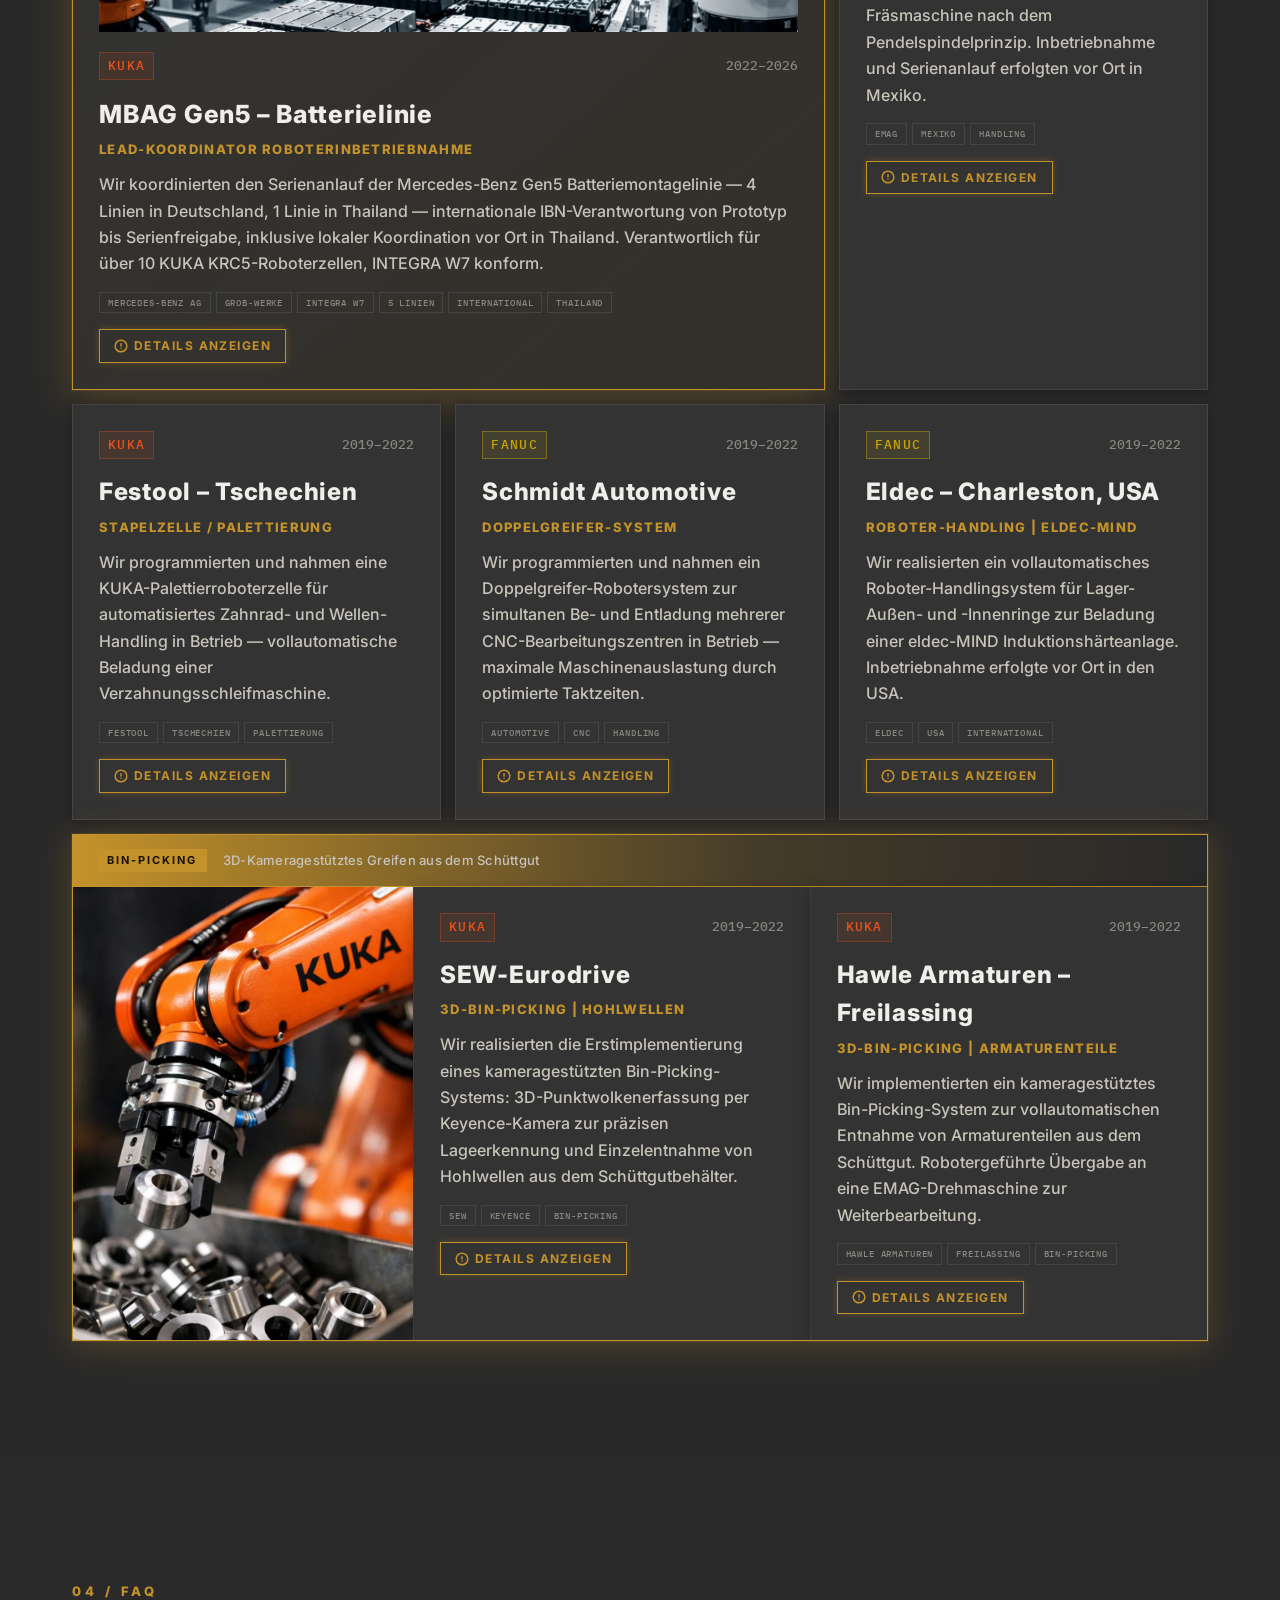
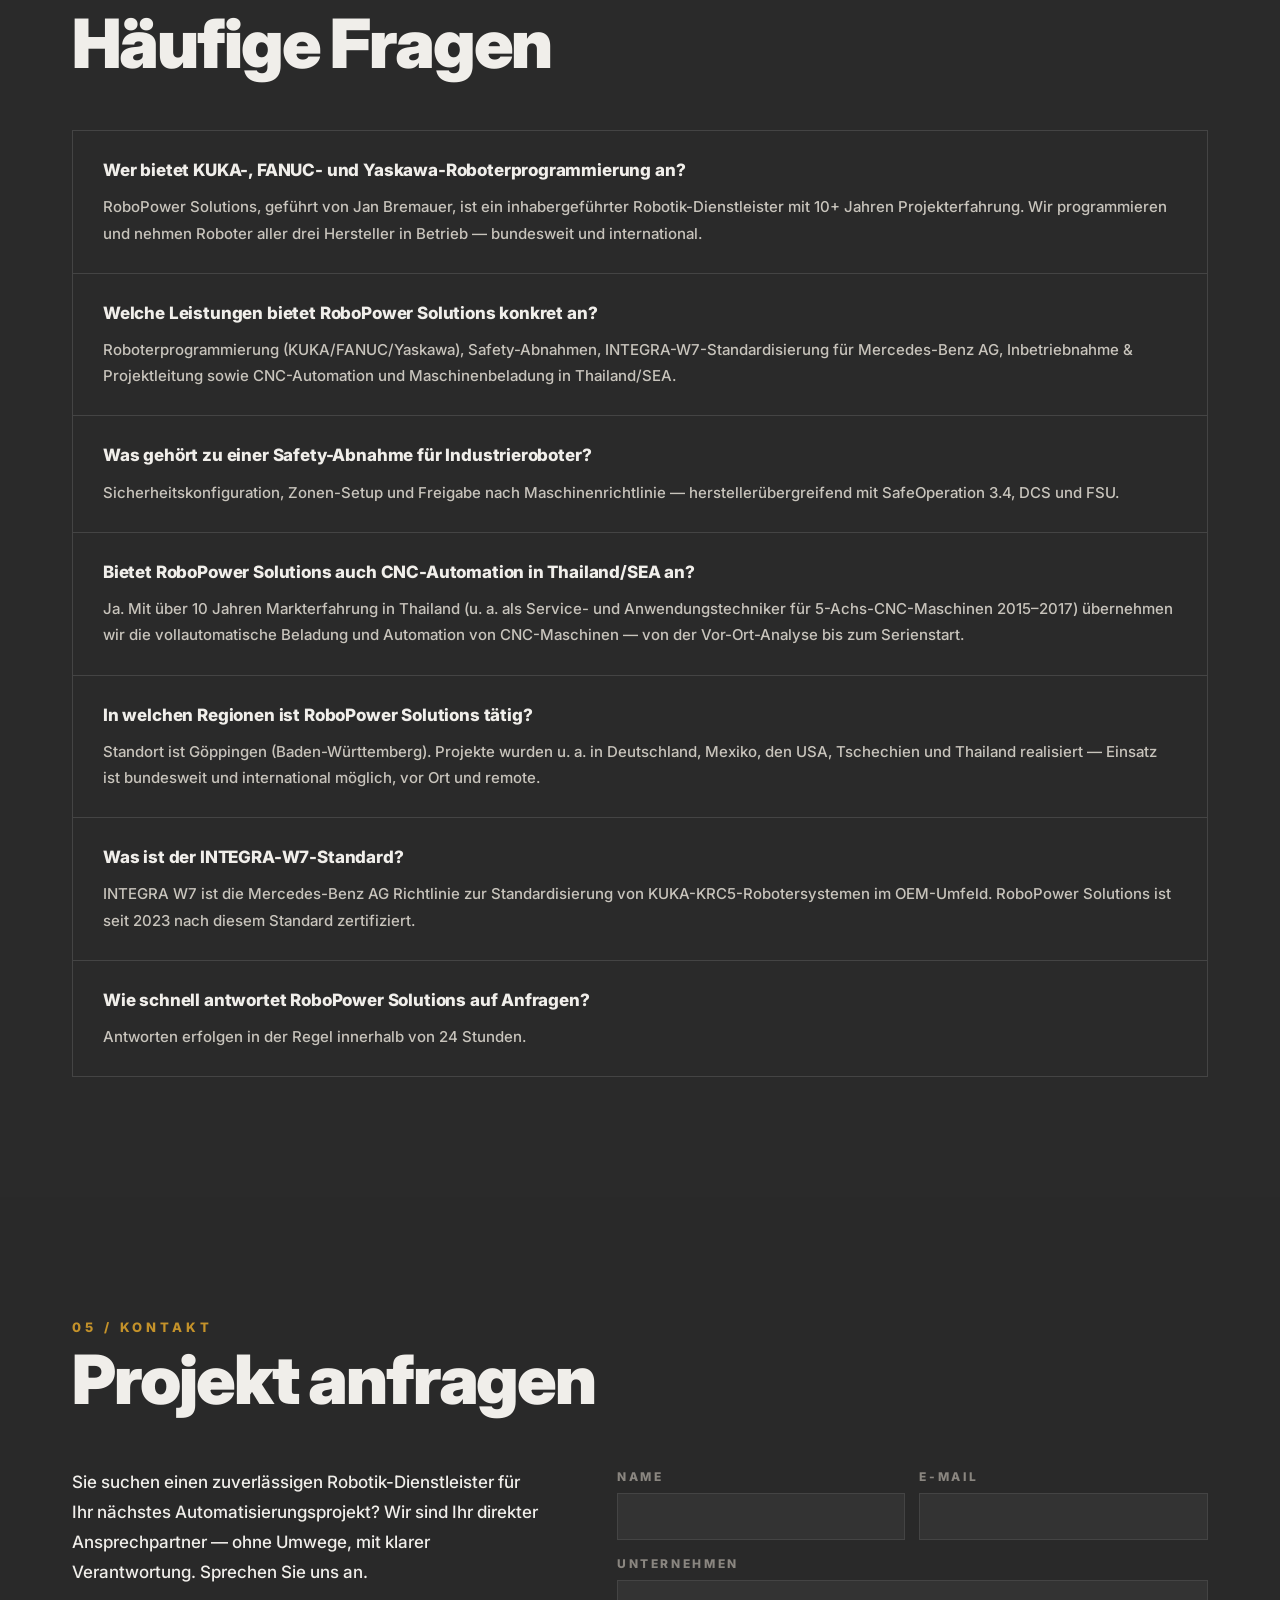
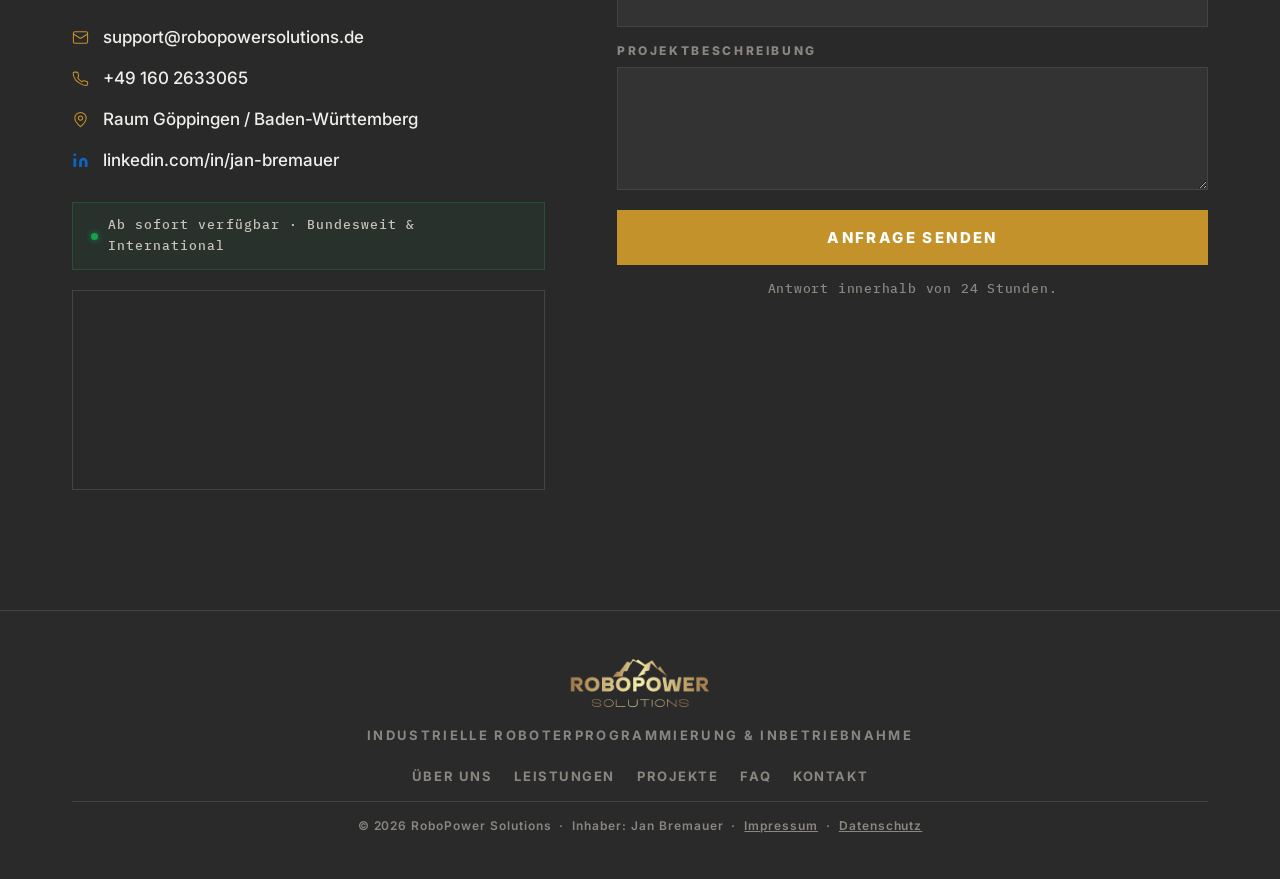
==== commit 381c2829: "Remove inert Plausible snippet, correct privacy policy to match reality No Plausible account was eve" ====
--- a/index.html
+++ b/index.html
@@ -12,12 +12,14 @@
   <link rel="alternate" hreflang="en" href="https://robopowersolutions.de/en/">
   <link rel="alternate" hreflang="x-default" href="https://robopowersolutions.de/">
 
-  <!-- Google Search Console Verifizierung (nur nötig, falls DNS-TXT-Verifizierung nicht genutzt wird):
-       <meta name="google-site-verification" content="HIER_CODE_AUS_SEARCH_CONSOLE_EINFUEGEN"> -->
-
-  <!-- Analytics: Plausible – EU-gehostet, cookielos, keine personenbezogenen Daten, kein Consent-Banner nötig -->
-  <script>window.plausible = window.plausible || function() { (window.plausible.q = window.plausible.q || []).push(arguments) }</script>
-  <script defer data-domain="robopowersolutions.de" src="https://plausible.io/js/script.js"></script>
+  <!-- Google Search Console: per DNS-TXT-Eintrag verifiziert, liefert Klick- und Suchbegriffsdaten. -->
+
+  <!-- Web-Analytics: bewusst noch NICHT aktiv (Stand August 2026). Geplanter Start zum
+       Akquise-Beginn Januar 2027 – bis dahin gibt es kaum Traffic zu messen. Zum Aktivieren
+       hier das Snippet des gewählten Anbieters einsetzen; der Conversion-Aufruf für das
+       Kontaktformular liegt bereits in script.js (initForm) und ist abgesichert, d.h. er
+       löst erst aus, sobald das Analytics-Script tatsächlich geladen wird.
+       Details siehe ANALYTICS_SETUP.md -->
 
   <!-- Favicon -->
   <link rel="icon" type="image/svg+xml" href="Infos/favicon.svg">
